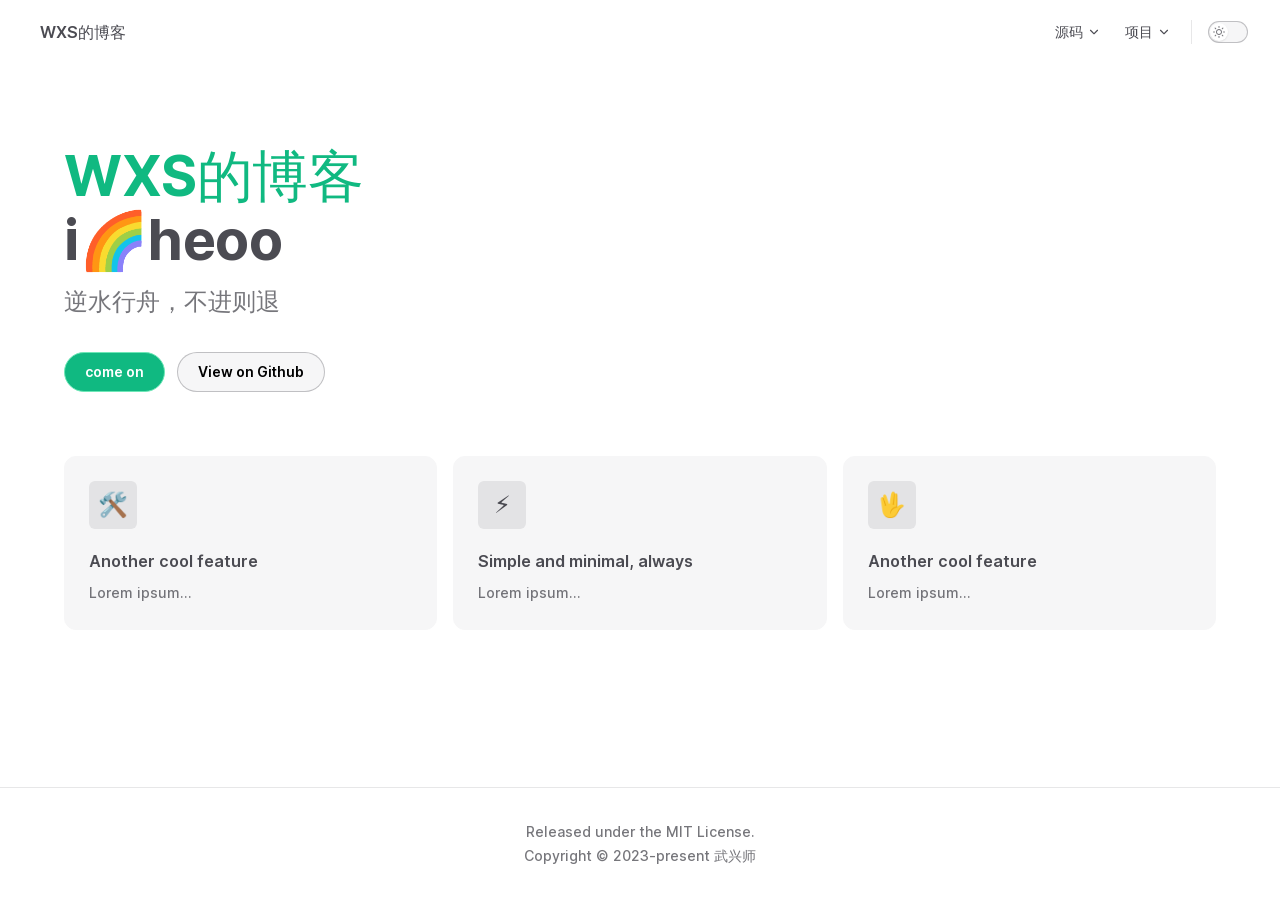
==== index.html @ 39d8c26a "deploy" ====
<!DOCTYPE html>
<html lang="en-US" dir="ltr">
  <head>
    <meta charset="utf-8">
    <meta name="viewport" content="width=device-width,initial-scale=1">
    <title>WXS的博客 | WXS的博客</title>
    <meta name="description" content="Just playing around.">
    <link rel="preload stylesheet" href="/assets/style.f20c6410.css" as="style">
    <link rel="modulepreload" href="/assets/app.be89b83f.js">
    <link rel="modulepreload" href="/assets/index.md.fcb94af7.lean.js">
    
    <link rel="icon" href="/assets/img/linktolink.png">
  <script id="check-dark-light">(()=>{const e=localStorage.getItem("vitepress-theme-appearance")||"",a=window.matchMedia("(prefers-color-scheme: dark)").matches;(!e||e==="auto"?a:e==="dark")&&document.documentElement.classList.add("dark")})();</script>
  </head>
  <body>
    <div id="app"><div class="Layout" data-v-abcc630f><!--[--><!--]--><!--[--><span tabindex="-1" data-v-151f2593></span><a href="#VPContent" class="VPSkipLink visually-hidden" data-v-151f2593> Skip to content </a><!--]--><!----><header class="VPNav" data-v-abcc630f data-v-0fa0e57d><div class="VPNavBar" data-v-0fa0e57d data-v-be450ad9><div class="container" data-v-be450ad9><div class="title" data-v-be450ad9><div class="VPNavBarTitle" data-v-be450ad9 data-v-6d2fb2d9><a class="title" href="/" data-v-6d2fb2d9><!--[--><!--]--><!--[--><img class="VPImage logo" src="/img/linktolink.png" alt data-v-6db2186b><!--]--><!--[-->WXS的博客<!--]--><!--[--><!--]--></a></div></div><div class="content" data-v-be450ad9><div class="curtain" data-v-be450ad9></div><div class="content-body" data-v-be450ad9><!--[--><!--]--><!----><nav aria-labelledby="main-nav-aria-label" class="VPNavBarMenu menu" data-v-be450ad9 data-v-bdedfc22><span id="main-nav-aria-label" class="visually-hidden" data-v-bdedfc22>Main Navigation</span><!--[--><!--[--><div class="VPFlyout VPNavBarMenuGroup" data-v-bdedfc22 data-v-96001b6b><button type="button" class="button" aria-haspopup="true" aria-expanded="false" data-v-96001b6b><span class="text" data-v-96001b6b><!----> 源码 <svg xmlns="http://www.w3.org/2000/svg" aria-hidden="true" focusable="false" viewbox="0 0 24 24" class="text-icon" data-v-96001b6b><path d="M12,16c-0.3,0-0.5-0.1-0.7-0.3l-6-6c-0.4-0.4-0.4-1,0-1.4s1-0.4,1.4,0l5.3,5.3l5.3-5.3c0.4-0.4,1-0.4,1.4,0s0.4,1,0,1.4l-6,6C12.5,15.9,12.3,16,12,16z"></path></svg></span></button><div class="menu" data-v-96001b6b><div class="VPMenu" data-v-96001b6b data-v-e7ea1737><div class="items" data-v-e7ea1737><!--[--><!--[--><div class="VPMenuLink" data-v-e7ea1737 data-v-88f937c6><a class="VPLink link" href="/source/vue/" data-v-88f937c6 data-v-a8b5c975><!--[-->vue<!--]--><!----></a></div><!--]--><!--]--></div><!--[--><!--]--></div></div></div><!--]--><!--[--><div class="VPFlyout VPNavBarMenuGroup" data-v-bdedfc22 data-v-96001b6b><button type="button" class="button" aria-haspopup="true" aria-expanded="false" data-v-96001b6b><span class="text" data-v-96001b6b><!----> 项目 <svg xmlns="http://www.w3.org/2000/svg" aria-hidden="true" focusable="false" viewbox="0 0 24 24" class="text-icon" data-v-96001b6b><path d="M12,16c-0.3,0-0.5-0.1-0.7-0.3l-6-6c-0.4-0.4-0.4-1,0-1.4s1-0.4,1.4,0l5.3,5.3l5.3-5.3c0.4-0.4,1-0.4,1.4,0s0.4,1,0,1.4l-6,6C12.5,15.9,12.3,16,12,16z"></path></svg></span></button><div class="menu" data-v-96001b6b><div class="VPMenu" data-v-96001b6b data-v-e7ea1737><div class="items" data-v-e7ea1737><!--[--><!--[--><div class="VPMenuLink" data-v-e7ea1737 data-v-88f937c6><a class="VPLink link" href="/project/ehr/" data-v-88f937c6 data-v-a8b5c975><!--[-->ehr<!--]--><!----></a></div><!--]--><!--]--></div><!--[--><!--]--></div></div></div><!--]--><!--]--></nav><!----><div class="VPNavBarAppearance appearance" data-v-be450ad9 data-v-da3f667a><button class="VPSwitch VPSwitchAppearance" type="button" role="switch" aria-label="toggle dark mode" aria-checked="false" data-v-da3f667a data-v-0d529b6d data-v-f3c41672><span class="check" data-v-f3c41672><span class="icon" data-v-f3c41672><!--[--><svg xmlns="http://www.w3.org/2000/svg" aria-hidden="true" focusable="false" viewbox="0 0 24 24" class="sun" data-v-0d529b6d><path d="M12,18c-3.3,0-6-2.7-6-6s2.7-6,6-6s6,2.7,6,6S15.3,18,12,18zM12,8c-2.2,0-4,1.8-4,4c0,2.2,1.8,4,4,4c2.2,0,4-1.8,4-4C16,9.8,14.2,8,12,8z"></path><path d="M12,4c-0.6,0-1-0.4-1-1V1c0-0.6,0.4-1,1-1s1,0.4,1,1v2C13,3.6,12.6,4,12,4z"></path><path d="M12,24c-0.6,0-1-0.4-1-1v-2c0-0.6,0.4-1,1-1s1,0.4,1,1v2C13,23.6,12.6,24,12,24z"></path><path d="M5.6,6.6c-0.3,0-0.5-0.1-0.7-0.3L3.5,4.9c-0.4-0.4-0.4-1,0-1.4s1-0.4,1.4,0l1.4,1.4c0.4,0.4,0.4,1,0,1.4C6.2,6.5,5.9,6.6,5.6,6.6z"></path><path d="M19.8,20.8c-0.3,0-0.5-0.1-0.7-0.3l-1.4-1.4c-0.4-0.4-0.4-1,0-1.4s1-0.4,1.4,0l1.4,1.4c0.4,0.4,0.4,1,0,1.4C20.3,20.7,20,20.8,19.8,20.8z"></path><path d="M3,13H1c-0.6,0-1-0.4-1-1s0.4-1,1-1h2c0.6,0,1,0.4,1,1S3.6,13,3,13z"></path><path d="M23,13h-2c-0.6,0-1-0.4-1-1s0.4-1,1-1h2c0.6,0,1,0.4,1,1S23.6,13,23,13z"></path><path d="M4.2,20.8c-0.3,0-0.5-0.1-0.7-0.3c-0.4-0.4-0.4-1,0-1.4l1.4-1.4c0.4-0.4,1-0.4,1.4,0s0.4,1,0,1.4l-1.4,1.4C4.7,20.7,4.5,20.8,4.2,20.8z"></path><path d="M18.4,6.6c-0.3,0-0.5-0.1-0.7-0.3c-0.4-0.4-0.4-1,0-1.4l1.4-1.4c0.4-0.4,1-0.4,1.4,0s0.4,1,0,1.4l-1.4,1.4C18.9,6.5,18.6,6.6,18.4,6.6z"></path></svg><svg xmlns="http://www.w3.org/2000/svg" aria-hidden="true" focusable="false" viewbox="0 0 24 24" class="moon" data-v-0d529b6d><path d="M12.1,22c-0.3,0-0.6,0-0.9,0c-5.5-0.5-9.5-5.4-9-10.9c0.4-4.8,4.2-8.6,9-9c0.4,0,0.8,0.2,1,0.5c0.2,0.3,0.2,0.8-0.1,1.1c-2,2.7-1.4,6.4,1.3,8.4c2.1,1.6,5,1.6,7.1,0c0.3-0.2,0.7-0.3,1.1-0.1c0.3,0.2,0.5,0.6,0.5,1c-0.2,2.7-1.5,5.1-3.6,6.8C16.6,21.2,14.4,22,12.1,22zM9.3,4.4c-2.9,1-5,3.6-5.2,6.8c-0.4,4.4,2.8,8.3,7.2,8.7c2.1,0.2,4.2-0.4,5.8-1.8c1.1-0.9,1.9-2.1,2.4-3.4c-2.5,0.9-5.3,0.5-7.5-1.1C9.2,11.4,8.1,7.7,9.3,4.4z"></path></svg><!--]--></span></span></button></div><!----><div class="VPFlyout VPNavBarExtra extra" data-v-be450ad9 data-v-66bb1f24 data-v-96001b6b><button type="button" class="button" aria-haspopup="true" aria-expanded="false" aria-label="extra navigation" data-v-96001b6b><svg xmlns="http://www.w3.org/2000/svg" aria-hidden="true" focusable="false" viewbox="0 0 24 24" class="icon" data-v-96001b6b><circle cx="12" cy="12" r="2"></circle><circle cx="19" cy="12" r="2"></circle><circle cx="5" cy="12" r="2"></circle></svg></button><div class="menu" data-v-96001b6b><div class="VPMenu" data-v-96001b6b data-v-e7ea1737><!----><!--[--><!--[--><!----><div class="group" data-v-66bb1f24><div class="item appearance" data-v-66bb1f24><p class="label" data-v-66bb1f24>Appearance</p><div class="appearance-action" data-v-66bb1f24><button class="VPSwitch VPSwitchAppearance" type="button" role="switch" aria-label="toggle dark mode" aria-checked="false" data-v-66bb1f24 data-v-0d529b6d data-v-f3c41672><span class="check" data-v-f3c41672><span class="icon" data-v-f3c41672><!--[--><svg xmlns="http://www.w3.org/2000/svg" aria-hidden="true" focusable="false" viewbox="0 0 24 24" class="sun" data-v-0d529b6d><path d="M12,18c-3.3,0-6-2.7-6-6s2.7-6,6-6s6,2.7,6,6S15.3,18,12,18zM12,8c-2.2,0-4,1.8-4,4c0,2.2,1.8,4,4,4c2.2,0,4-1.8,4-4C16,9.8,14.2,8,12,8z"></path><path d="M12,4c-0.6,0-1-0.4-1-1V1c0-0.6,0.4-1,1-1s1,0.4,1,1v2C13,3.6,12.6,4,12,4z"></path><path d="M12,24c-0.6,0-1-0.4-1-1v-2c0-0.6,0.4-1,1-1s1,0.4,1,1v2C13,23.6,12.6,24,12,24z"></path><path d="M5.6,6.6c-0.3,0-0.5-0.1-0.7-0.3L3.5,4.9c-0.4-0.4-0.4-1,0-1.4s1-0.4,1.4,0l1.4,1.4c0.4,0.4,0.4,1,0,1.4C6.2,6.5,5.9,6.6,5.6,6.6z"></path><path d="M19.8,20.8c-0.3,0-0.5-0.1-0.7-0.3l-1.4-1.4c-0.4-0.4-0.4-1,0-1.4s1-0.4,1.4,0l1.4,1.4c0.4,0.4,0.4,1,0,1.4C20.3,20.7,20,20.8,19.8,20.8z"></path><path d="M3,13H1c-0.6,0-1-0.4-1-1s0.4-1,1-1h2c0.6,0,1,0.4,1,1S3.6,13,3,13z"></path><path d="M23,13h-2c-0.6,0-1-0.4-1-1s0.4-1,1-1h2c0.6,0,1,0.4,1,1S23.6,13,23,13z"></path><path d="M4.2,20.8c-0.3,0-0.5-0.1-0.7-0.3c-0.4-0.4-0.4-1,0-1.4l1.4-1.4c0.4-0.4,1-0.4,1.4,0s0.4,1,0,1.4l-1.4,1.4C4.7,20.7,4.5,20.8,4.2,20.8z"></path><path d="M18.4,6.6c-0.3,0-0.5-0.1-0.7-0.3c-0.4-0.4-0.4-1,0-1.4l1.4-1.4c0.4-0.4,1-0.4,1.4,0s0.4,1,0,1.4l-1.4,1.4C18.9,6.5,18.6,6.6,18.4,6.6z"></path></svg><svg xmlns="http://www.w3.org/2000/svg" aria-hidden="true" focusable="false" viewbox="0 0 24 24" class="moon" data-v-0d529b6d><path d="M12.1,22c-0.3,0-0.6,0-0.9,0c-5.5-0.5-9.5-5.4-9-10.9c0.4-4.8,4.2-8.6,9-9c0.4,0,0.8,0.2,1,0.5c0.2,0.3,0.2,0.8-0.1,1.1c-2,2.7-1.4,6.4,1.3,8.4c2.1,1.6,5,1.6,7.1,0c0.3-0.2,0.7-0.3,1.1-0.1c0.3,0.2,0.5,0.6,0.5,1c-0.2,2.7-1.5,5.1-3.6,6.8C16.6,21.2,14.4,22,12.1,22zM9.3,4.4c-2.9,1-5,3.6-5.2,6.8c-0.4,4.4,2.8,8.3,7.2,8.7c2.1,0.2,4.2-0.4,5.8-1.8c1.1-0.9,1.9-2.1,2.4-3.4c-2.5,0.9-5.3,0.5-7.5-1.1C9.2,11.4,8.1,7.7,9.3,4.4z"></path></svg><!--]--></span></span></button></div></div></div><!----><!--]--><!--]--></div></div></div><!--[--><!--]--><button type="button" class="VPNavBarHamburger hamburger" aria-label="mobile navigation" aria-expanded="false" aria-controls="VPNavScreen" data-v-be450ad9 data-v-e5dd9c1c><span class="container" data-v-e5dd9c1c><span class="top" data-v-e5dd9c1c></span><span class="middle" data-v-e5dd9c1c></span><span class="bottom" data-v-e5dd9c1c></span></span></button></div></div></div></div><!----></header><!----><!----><div class="VPContent is-home" id="VPContent" data-v-abcc630f data-v-fe5dac9b><div class="VPHome" data-v-fe5dac9b data-v-d82743a8><!--[--><!--]--><div class="VPHero has-image VPHomeHero" data-v-d82743a8 data-v-fd2650d5><div class="container" data-v-fd2650d5><div class="main" data-v-fd2650d5><!--[--><h1 class="name" data-v-fd2650d5><span class="clip" data-v-fd2650d5>WXS的博客</span></h1><p class="text" data-v-fd2650d5>i🌈heoo</p><p class="tagline" data-v-fd2650d5>逆水行舟，不进则退</p><!--]--><div class="actions" data-v-fd2650d5><!--[--><div class="action" data-v-fd2650d5><a class="VPButton medium brand" href="/" data-v-fd2650d5 data-v-a7c4128c>come on</a></div><div class="action" data-v-fd2650d5><a class="VPButton medium alt" href="https://github.com/imycod" target="_blank" rel="noreferrer" data-v-fd2650d5 data-v-a7c4128c>View on Github</a></div><!--]--></div></div><div class="image" data-v-fd2650d5><div class="image-container" data-v-fd2650d5><div class="image-bg" data-v-fd2650d5></div><!--[--><!--[--><img class="VPImage image-src" src="/cherry.png" alt data-v-6db2186b><!--]--><!--]--></div></div></div></div><!--[--><!--]--><!--[--><!--]--><div class="VPFeatures VPHomeFeatures" data-v-d82743a8 data-v-6816157f><div class="container" data-v-6816157f><div class="items" data-v-6816157f><!--[--><div class="grid-3 item" data-v-6816157f><span class="VPLink VPFeature" data-v-6816157f data-v-209f3307 data-v-a8b5c975><!--[--><article class="box" data-v-209f3307><div class="icon" data-v-209f3307>🛠️</div><h2 class="title" data-v-209f3307>Another cool feature</h2><p class="details" data-v-209f3307>Lorem ipsum...</p><!----></article><!--]--><!----></span></div><div class="grid-3 item" data-v-6816157f><span class="VPLink VPFeature" data-v-6816157f data-v-209f3307 data-v-a8b5c975><!--[--><article class="box" data-v-209f3307><div class="icon" data-v-209f3307>⚡️</div><h2 class="title" data-v-209f3307>Simple and minimal, always</h2><p class="details" data-v-209f3307>Lorem ipsum...</p><!----></article><!--]--><!----></span></div><div class="grid-3 item" data-v-6816157f><span class="VPLink VPFeature" data-v-6816157f data-v-209f3307 data-v-a8b5c975><!--[--><article class="box" data-v-209f3307><div class="icon" data-v-209f3307>🖖</div><h2 class="title" data-v-209f3307>Another cool feature</h2><p class="details" data-v-209f3307>Lorem ipsum...</p><!----></article><!--]--><!----></span></div><!--]--></div></div></div><!--[--><!--]--><div style="position:relative;" data-v-d82743a8><div></div></div></div></div><footer class="VPFooter" data-v-abcc630f data-v-d24360a6><div class="container" data-v-d24360a6><p class="message" data-v-d24360a6>Released under the MIT License.</p><p class="copyright" data-v-d24360a6>Copyright © 2023-present 武兴师</p></div></footer><!--[--><!--]--></div></div>
    <script>__VP_HASH_MAP__ = JSON.parse("{\"index.md\":\"fcb94af7\",\"source_vue_render_index.md\":\"cc89e31a\",\"source_vue_render_children.md\":\"57d98e42\",\"source_vue_index.md\":\"bafff89f\",\"project_ehr_index.md\":\"1adfc388\"}")</script>
    <script type="module" async src="/assets/app.be89b83f.js"></script>
    
  </body>
</html>
---- assets/style.f20c6410.css ----
@font-face{font-family:Inter var;font-weight:100 900;font-display:swap;font-style:normal;font-named-instance:"Regular";src:url(/assets/inter-roman-cyrillic.5f2c6c8c.woff2) format("woff2");unicode-range:U+0301,U+0400-045F,U+0490-0491,U+04B0-04B1,U+2116}@font-face{font-family:Inter var;font-weight:100 900;font-display:swap;font-style:normal;font-named-instance:"Regular";src:url(/assets/inter-roman-cyrillic-ext.e75737ce.woff2) format("woff2");unicode-range:U+0460-052F,U+1C80-1C88,U+20B4,U+2DE0-2DFF,U+A640-A69F,U+FE2E-FE2F}@font-face{font-family:Inter var;font-weight:100 900;font-display:swap;font-style:normal;font-named-instance:"Regular";src:url(/assets/inter-roman-greek.d5a6d92a.woff2) format("woff2");unicode-range:U+0370-03FF}@font-face{font-family:Inter var;font-weight:100 900;font-display:swap;font-style:normal;font-named-instance:"Regular";src:url(/assets/inter-roman-greek-ext.ab0619bc.woff2) format("woff2");unicode-range:U+1F00-1FFF}@font-face{font-family:Inter var;font-weight:100 900;font-display:swap;font-style:normal;font-named-instance:"Regular";src:url(/assets/inter-roman-latin.2ed14f66.woff2) format("woff2");unicode-range:U+0000-00FF,U+0131,U+0152-0153,U+02BB-02BC,U+02C6,U+02DA,U+02DC,U+2000-206F,U+2074,U+20AC,U+2122,U+2191,U+2193,U+2212,U+2215,U+FEFF,U+FFFD}@font-face{font-family:Inter var;font-weight:100 900;font-display:swap;font-style:normal;font-named-instance:"Regular";src:url(/assets/inter-roman-latin-ext.0030eebd.woff2) format("woff2");unicode-range:U+0100-024F,U+0259,U+1E00-1EFF,U+2020,U+20A0-20AB,U+20AD-20CF,U+2113,U+2C60-2C7F,U+A720-A7FF}@font-face{font-family:Inter var;font-weight:100 900;font-display:swap;font-style:normal;font-named-instance:"Regular";src:url(/assets/inter-roman-vietnamese.14ce25a6.woff2) format("woff2");unicode-range:U+0102-0103,U+0110-0111,U+0128-0129,U+0168-0169,U+01A0-01A1,U+01AF-01B0,U+1EA0-1EF9,U+20AB}@font-face{font-family:Inter var;font-weight:100 900;font-display:swap;font-style:italic;font-named-instance:"Italic";src:url(/assets/inter-italic-cyrillic.ea42a392.woff2) format("woff2");unicode-range:U+0301,U+0400-045F,U+0490-0491,U+04B0-04B1,U+2116}@font-face{font-family:Inter var;font-weight:100 900;font-display:swap;font-style:italic;font-named-instance:"Italic";src:url(/assets/inter-italic-cyrillic-ext.33bd5a8e.woff2) format("woff2");unicode-range:U+0460-052F,U+1C80-1C88,U+20B4,U+2DE0-2DFF,U+A640-A69F,U+FE2E-FE2F}@font-face{font-family:Inter var;font-weight:100 900;font-display:swap;font-style:italic;font-named-instance:"Italic";src:url(/assets/inter-italic-greek.8f4463c4.woff2) format("woff2");unicode-range:U+0370-03FF}@font-face{font-family:Inter var;font-weight:100 900;font-display:swap;font-style:italic;font-named-instance:"Italic";src:url(/assets/inter-italic-greek-ext.4fbe9427.woff2) format("woff2");unicode-range:U+1F00-1FFF}@font-face{font-family:Inter var;font-weight:100 900;font-display:swap;font-style:italic;font-named-instance:"Italic";src:url(/assets/inter-italic-latin.bd3b6f56.woff2) format("woff2");unicode-range:U+0000-00FF,U+0131,U+0152-0153,U+02BB-02BC,U+02C6,U+02DA,U+02DC,U+2000-206F,U+2074,U+20AC,U+2122,U+2191,U+2193,U+2212,U+2215,U+FEFF,U+FFFD}@font-face{font-family:Inter var;font-weight:100 900;font-display:swap;font-style:italic;font-named-instance:"Italic";src:url(/assets/inter-italic-latin-ext.bd8920cc.woff2) format("woff2");unicode-range:U+0100-024F,U+0259,U+1E00-1EFF,U+2020,U+20A0-20AB,U+20AD-20CF,U+2113,U+2C60-2C7F,U+A720-A7FF}@font-face{font-family:Inter var;font-weight:100 900;font-display:swap;font-style:italic;font-named-instance:"Italic";src:url(/assets/inter-italic-vietnamese.6ce511fb.woff2) format("woff2");unicode-range:U+0102-0103,U+0110-0111,U+0128-0129,U+0168-0169,U+01A0-01A1,U+01AF-01B0,U+1EA0-1EF9,U+20AB}:root{--vp-c-white: #ffffff;--vp-c-black: #000000;--vp-c-gray: #8e8e93;--vp-c-text-light-1: rgba(60, 60, 67, .92);--vp-c-text-light-2: rgba(60, 60, 67, .7);--vp-c-text-light-3: rgba(60, 60, 67, .33);--vp-c-text-dark-1: rgba(255, 255, 245, .86);--vp-c-text-dark-2: rgba(235, 235, 245, .6);--vp-c-text-dark-3: rgba(235, 235, 245, .38);--vp-c-green: #10b981;--vp-c-green-light: #34d399;--vp-c-green-lighter: #6ee7b7;--vp-c-green-dark: #059669;--vp-c-green-darker: #047857;--vp-c-green-dimm-1: rgba(16, 185, 129, .05);--vp-c-green-dimm-2: rgba(16, 185, 129, .2);--vp-c-green-dimm-3: rgba(16, 185, 129, .5);--vp-c-yellow: #d97706;--vp-c-yellow-light: #f59e0b;--vp-c-yellow-lighter: #fbbf24;--vp-c-yellow-dark: #b45309;--vp-c-yellow-darker: #92400e;--vp-c-yellow-dimm-1: rgba(234, 179, 8, .05);--vp-c-yellow-dimm-2: rgba(234, 179, 8, .2);--vp-c-yellow-dimm-3: rgba(234, 179, 8, .5);--vp-c-red: #f43f5e;--vp-c-red-light: #fb7185;--vp-c-red-lighter: #fda4af;--vp-c-red-dark: #e11d48;--vp-c-red-darker: #be123c;--vp-c-red-dimm-1: rgba(244, 63, 94, .05);--vp-c-red-dimm-2: rgba(244, 63, 94, .2);--vp-c-red-dimm-3: rgba(244, 63, 94, .5);--vp-c-sponsor: #db2777}:root{--vp-c-bg: #ffffff;--vp-c-bg-elv: #ffffff;--vp-c-bg-elv-up: #ffffff;--vp-c-bg-elv-down: #f6f6f7;--vp-c-bg-elv-mute: #f6f6f7;--vp-c-bg-soft: #f6f6f7;--vp-c-bg-soft-up: #ffffff;--vp-c-bg-soft-down: #e3e3e5;--vp-c-bg-soft-mute: #e3e3e5;--vp-c-bg-alt: #f6f6f7;--vp-c-border: rgba(60, 60, 67, .29);--vp-c-divider: rgba(60, 60, 67, .12);--vp-c-gutter: rgba(60, 60, 67, .12);--vp-c-neutral: var(--vp-c-black);--vp-c-neutral-inverse: var(--vp-c-white);--vp-c-text-1: var(--vp-c-text-light-1);--vp-c-text-2: var(--vp-c-text-light-2);--vp-c-text-3: var(--vp-c-text-light-3);--vp-c-text-inverse-1: var(--vp-c-text-dark-1);--vp-c-text-inverse-2: var(--vp-c-text-dark-2);--vp-c-text-inverse-3: var(--vp-c-text-dark-3);--vp-c-text-code: #476582;--vp-c-brand: var(--vp-c-green);--vp-c-brand-light: var(--vp-c-green-light);--vp-c-brand-lighter: var(--vp-c-green-lighter);--vp-c-brand-dark: var(--vp-c-green-dark);--vp-c-brand-darker: var(--vp-c-green-darker);--vp-c-mute: #f6f6f7;--vp-c-mute-light: #f9f9fc;--vp-c-mute-lighter: #ffffff;--vp-c-mute-dark: #e3e3e5;--vp-c-mute-darker: #d7d7d9}.dark{--vp-c-bg: #1e1e20;--vp-c-bg-elv: #252529;--vp-c-bg-elv-up: #313136;--vp-c-bg-elv-down: #1e1e20;--vp-c-bg-elv-mute: #313136;--vp-c-bg-soft: #252529;--vp-c-bg-soft-up: #313136;--vp-c-bg-soft-down: #1e1e20;--vp-c-bg-soft-mute: #313136;--vp-c-bg-alt: #161618;--vp-c-border: rgba(82, 82, 89, .68);--vp-c-divider: rgba(82, 82, 89, .32);--vp-c-gutter: #000000;--vp-c-neutral: var(--vp-c-white);--vp-c-neutral-inverse: var(--vp-c-black);--vp-c-text-1: var(--vp-c-text-dark-1);--vp-c-text-2: var(--vp-c-text-dark-2);--vp-c-text-3: var(--vp-c-text-dark-3);--vp-c-text-inverse-1: var(--vp-c-text-light-1);--vp-c-text-inverse-2: var(--vp-c-text-light-2);--vp-c-text-inverse-3: var(--vp-c-text-light-3);--vp-c-text-code: #c9def1;--vp-c-mute: #313136;--vp-c-mute-light: #3a3a3c;--vp-c-mute-lighter: #505053;--vp-c-mute-dark: #2c2c30;--vp-c-mute-darker: #252529}:root{--vp-font-family-base: "Inter var", "Inter", ui-sans-serif, system-ui, -apple-system, BlinkMacSystemFont, "Segoe UI", Roboto, "Helvetica Neue", Helvetica, Arial, "Noto Sans", sans-serif, "Apple Color Emoji", "Segoe UI Emoji", "Segoe UI Symbol", "Noto Color Emoji";--vp-font-family-mono: ui-monospace, SFMono-Regular, "SF Mono", Menlo, Monaco, Consolas, "Liberation Mono", "Courier New", monospace}:root{--vp-shadow-1: 0 1px 2px rgba(0, 0, 0, .04), 0 1px 2px rgba(0, 0, 0, .06);--vp-shadow-2: 0 3px 12px rgba(0, 0, 0, .07), 0 1px 4px rgba(0, 0, 0, .07);--vp-shadow-3: 0 12px 32px rgba(0, 0, 0, .1), 0 2px 6px rgba(0, 0, 0, .08);--vp-shadow-4: 0 14px 44px rgba(0, 0, 0, .12), 0 3px 9px rgba(0, 0, 0, .12);--vp-shadow-5: 0 18px 56px rgba(0, 0, 0, .16), 0 4px 12px rgba(0, 0, 0, .16)}:root{--vp-z-index-local-nav: 10;--vp-z-index-nav: 20;--vp-z-index-layout-top: 30;--vp-z-index-backdrop: 40;--vp-z-index-sidebar: 50;--vp-z-index-footer: 60}:root{--vp-icon-copy: url("data:image/svg+xml,%3Csvg xmlns='http://www.w3.org/2000/svg' fill='none' height='20' width='20' stroke='rgba(128,128,128,1)' stroke-width='2' viewBox='0 0 24 24'%3E%3Cpath stroke-linecap='round' stroke-linejoin='round' d='M9 5H7a2 2 0 0 0-2 2v12a2 2 0 0 0 2 2h10a2 2 0 0 0 2-2V7a2 2 0 0 0-2-2h-2M9 5a2 2 0 0 0 2 2h2a2 2 0 0 0 2-2M9 5a2 2 0 0 1 2-2h2a2 2 0 0 1 2 2'/%3E%3C/svg%3E");--vp-icon-copied: url("data:image/svg+xml,%3Csvg xmlns='http://www.w3.org/2000/svg' fill='none' height='20' width='20' stroke='rgba(128,128,128,1)' stroke-width='2' viewBox='0 0 24 24'%3E%3Cpath stroke-linecap='round' stroke-linejoin='round' d='M9 5H7a2 2 0 0 0-2 2v12a2 2 0 0 0 2 2h10a2 2 0 0 0 2-2V7a2 2 0 0 0-2-2h-2M9 5a2 2 0 0 0 2 2h2a2 2 0 0 0 2-2M9 5a2 2 0 0 1 2-2h2a2 2 0 0 1 2 2m-6 9 2 2 4-4'/%3E%3C/svg%3E")}:root{--vp-layout-max-width: 1440px}:root{--vp-code-line-height: 1.7;--vp-code-font-size: .875em;--vp-code-block-color: var(--vp-c-text-dark-1);--vp-code-block-bg: #292b30;--vp-code-block-bg-light: #1e1e20;--vp-code-block-divider-color: #000000;--vp-code-line-highlight-color: rgba(0, 0, 0, .5);--vp-code-line-number-color: var(--vp-c-text-dark-3);--vp-code-line-diff-add-color: var(--vp-c-green-dimm-2);--vp-code-line-diff-add-symbol-color: var(--vp-c-green);--vp-code-line-diff-remove-color: var(--vp-c-red-dimm-2);--vp-code-line-diff-remove-symbol-color: var(--vp-c-red);--vp-code-line-warning-color: var(--vp-c-yellow-dimm-2);--vp-code-line-error-color: var(--vp-c-red-dimm-2);--vp-code-copy-code-border-color: transparent;--vp-code-copy-code-bg: var(--vp-code-block-bg-light);--vp-code-copy-code-hover-border-color: var(--vp-c-divider);--vp-code-copy-code-hover-bg: var(--vp-code-block-bg-light);--vp-code-copy-code-active-text: var(--vp-c-text-dark-2);--vp-code-tab-divider: var(--vp-code-block-divider-color);--vp-code-tab-text-color: var(--vp-c-text-dark-2);--vp-code-tab-bg: var(--vp-code-block-bg);--vp-code-tab-hover-text-color: var(--vp-c-text-dark-1);--vp-code-tab-active-text-color: var(--vp-c-text-dark-1);--vp-code-tab-active-bar-color: var(--vp-c-brand)}.dark{--vp-code-block-bg: #161618}:root{--vp-button-brand-border: var(--vp-c-brand-lighter);--vp-button-brand-text: var(--vp-c-white);--vp-button-brand-bg: var(--vp-c-brand);--vp-button-brand-hover-border: var(--vp-c-brand-lighter);--vp-button-brand-hover-text: var(--vp-c-white);--vp-button-brand-hover-bg: var(--vp-c-brand-dark);--vp-button-brand-active-border: var(--vp-c-brand-lighter);--vp-button-brand-active-text: var(--vp-c-white);--vp-button-brand-active-bg: var(--vp-c-brand-darker);--vp-button-alt-border: var(--vp-c-border);--vp-button-alt-text: var(--vp-c-neutral);--vp-button-alt-bg: var(--vp-c-mute);--vp-button-alt-hover-border: var(--vp-c-border);--vp-button-alt-hover-text: var(--vp-c-neutral);--vp-button-alt-hover-bg: var(--vp-c-mute-dark);--vp-button-alt-active-border: var(--vp-c-border);--vp-button-alt-active-text: var(--vp-c-neutral);--vp-button-alt-active-bg: var(--vp-c-mute-darker);--vp-button-sponsor-border: var(--vp-c-gray-light-3);--vp-button-sponsor-text: var(--vp-c-text-light-2);--vp-button-sponsor-bg: transparent;--vp-button-sponsor-hover-border: var(--vp-c-sponsor);--vp-button-sponsor-hover-text: var(--vp-c-sponsor);--vp-button-sponsor-hover-bg: transparent;--vp-button-sponsor-active-border: var(--vp-c-sponsor);--vp-button-sponsor-active-text: var(--vp-c-sponsor);--vp-button-sponsor-active-bg: transparent}.dark{--vp-button-sponsor-border: var(--vp-c-gray-dark-1);--vp-button-sponsor-text: var(--vp-c-text-dark-2)}:root{--vp-custom-block-font-size: 14px;--vp-custom-block-code-font-size: 13px;--vp-custom-block-info-border: var(--vp-c-border);--vp-custom-block-info-text: var(--vp-c-text-2);--vp-custom-block-info-bg: var(--vp-c-bg-soft);--vp-custom-block-info-code-bg: var(--vp-c-bg-soft-down);--vp-custom-block-tip-border: var(--vp-c-green);--vp-custom-block-tip-text: var(--vp-c-green-dark);--vp-custom-block-tip-bg: var(--vp-c-bg-soft);--vp-custom-block-tip-code-bg: var(--vp-c-bg-soft-down);--vp-custom-block-warning-border: var(--vp-c-yellow);--vp-custom-block-warning-text: var(--vp-c-yellow);--vp-custom-block-warning-bg: var(--vp-c-bg-soft);--vp-custom-block-warning-code-bg: var(--vp-c-bg-soft-down);--vp-custom-block-danger-border: var(--vp-c-red);--vp-custom-block-danger-text: var(--vp-c-red);--vp-custom-block-danger-bg: var(--vp-c-bg-soft);--vp-custom-block-danger-code-bg: var(--vp-c-bg-soft-down);--vp-custom-block-details-border: var(--vp-custom-block-info-border);--vp-custom-block-details-text: var(--vp-custom-block-info-text);--vp-custom-block-details-bg: var(--vp-custom-block-info-bg);--vp-custom-block-details-code-bg: var(--vp-custom-block-details-bg)}:root{--vp-input-border-color: var(--vp-c-border);--vp-input-bg-color: var(--vp-c-bg-alt);--vp-input-hover-border-color: var(--vp-c-gray);--vp-input-switch-bg-color: var(--vp-c-mute)}:root{--vp-nav-height: 64px;--vp-nav-bg-color: var(--vp-c-bg);--vp-nav-screen-bg-color: var(--vp-c-bg)}:root{--vp-local-nav-bg-color: var(--vp-c-bg)}:root{--vp-sidebar-width: 272px;--vp-sidebar-bg-color: var(--vp-c-bg-alt)}:root{--vp-backdrop-bg-color: rgba(0, 0, 0, .6)}:root{--vp-home-hero-name-color: var(--vp-c-brand);--vp-home-hero-name-background: transparent;--vp-home-hero-image-background-image: none;--vp-home-hero-image-filter: none}:root{--vp-badge-info-border: var(--vp-c-border);--vp-badge-info-text: var(--vp-c-text-2);--vp-badge-info-bg: var(--vp-c-bg-soft);--vp-badge-tip-border: var(--vp-c-green-dark);--vp-badge-tip-text: var(--vp-c-green);--vp-badge-tip-bg: var(--vp-c-green-dimm-1);--vp-badge-warning-border: var(--vp-c-yellow-dark);--vp-badge-warning-text: var(--vp-c-yellow);--vp-badge-warning-bg: var(--vp-c-yellow-dimm-1);--vp-badge-danger-border: var(--vp-c-red-dark);--vp-badge-danger-text: var(--vp-c-red);--vp-badge-danger-bg: var(--vp-c-red-dimm-1)}:root{--vp-carbon-ads-text-color: var(--vp-c-text-1);--vp-carbon-ads-poweredby-color: var(--vp-c-text-2);--vp-carbon-ads-bg-color: var(--vp-c-bg-soft);--vp-carbon-ads-hover-text-color: var(--vp-c-brand);--vp-carbon-ads-hover-poweredby-color: var(--vp-c-text-1)}*,:before,:after{box-sizing:border-box}html{line-height:1.4;font-size:16px;-webkit-text-size-adjust:100%}html.dark{color-scheme:dark}body{margin:0;width:100%;min-width:320px;min-height:100vh;line-height:24px;font-family:var(--vp-font-family-base);font-size:16px;font-weight:400;color:var(--vp-c-text-1);background-color:var(--vp-c-bg);direction:ltr;font-synthesis:none;text-rendering:optimizeLegibility;-webkit-font-smoothing:antialiased;-moz-osx-font-smoothing:grayscale}main{display:block}h1,h2,h3,h4,h5,h6{margin:0;line-height:24px;font-size:16px;font-weight:400}p{margin:0}strong,b{font-weight:600}a,area,button,[role=button],input,label,select,summary,textarea{touch-action:manipulation}a{color:inherit;text-decoration:inherit}ol,ul{list-style:none;margin:0;padding:0}blockquote{margin:0}pre,code,kbd,samp{font-family:var(--vp-font-family-mono)}img,svg,video,canvas,audio,iframe,embed,object{display:block}figure{margin:0}img,video{max-width:100%;height:auto}button,input,optgroup,select,textarea{border:0;padding:0;line-height:inherit;color:inherit}button{padding:0;font-family:inherit;background-color:transparent;background-image:none}button:enabled,[role=button]:enabled{cursor:pointer}button:focus,button:focus-visible{outline:1px dotted;outline:4px auto -webkit-focus-ring-color}button:focus:not(:focus-visible){outline:none!important}input:focus,textarea:focus,select:focus{outline:none}table{border-collapse:collapse}input{background-color:transparent}input:-ms-input-placeholder,textarea:-ms-input-placeholder{color:var(--vp-c-text-3)}input::-ms-input-placeholder,textarea::-ms-input-placeholder{color:var(--vp-c-text-3)}input::placeholder,textarea::placeholder{color:var(--vp-c-text-3)}input::-webkit-outer-spin-button,input::-webkit-inner-spin-button{-webkit-appearance:none;margin:0}input[type=number]{-moz-appearance:textfield}textarea{resize:vertical}select{-webkit-appearance:none}fieldset{margin:0;padding:0}h1,h2,h3,h4,h5,h6,li,p{overflow-wrap:break-word}vite-error-overlay{z-index:9999}.visually-hidden{position:absolute;width:1px;height:1px;white-space:nowrap;clip:rect(0 0 0 0);clip-path:inset(50%);overflow:hidden}.custom-block{border:1px solid transparent;border-radius:8px;padding:16px 16px 8px;line-height:24px;font-size:var(--vp-custom-block-font-size);color:var(--vp-c-text-2)}.custom-block.info{border-color:var(--vp-custom-block-info-border);color:var(--vp-custom-block-info-text);background-color:var(--vp-custom-block-info-bg)}.custom-block.info code{background-color:var(--vp-custom-block-info-code-bg)}.custom-block.tip{border-color:var(--vp-custom-block-tip-border);color:var(--vp-custom-block-tip-text);background-color:var(--vp-custom-block-tip-bg)}.custom-block.tip code{background-color:var(--vp-custom-block-tip-code-bg)}.custom-block.warning{border-color:var(--vp-custom-block-warning-border);color:var(--vp-custom-block-warning-text);background-color:var(--vp-custom-block-warning-bg)}.custom-block.warning code{background-color:var(--vp-custom-block-warning-code-bg)}.custom-block.danger{border-color:var(--vp-custom-block-danger-border);color:var(--vp-custom-block-danger-text);background-color:var(--vp-custom-block-danger-bg)}.custom-block.danger code{background-color:var(--vp-custom-block-danger-code-bg)}.custom-block.details{border-color:var(--vp-custom-block-details-border);color:var(--vp-custom-block-details-text);background-color:var(--vp-custom-block-details-bg)}.custom-block.details code{background-color:var(--vp-custom-block-details-code-bg)}.custom-block-title{font-weight:600}.custom-block p+p{margin:8px 0}.custom-block.details summary{margin:0 0 8px;font-weight:700;cursor:pointer}.custom-block.details summary+p{margin:8px 0}.custom-block a{color:inherit;font-weight:600;text-decoration:underline;transition:opacity .25s}.custom-block a:hover{opacity:.6}.custom-block code{font-size:var(--vp-custom-block-code-font-size)}.dark .vp-code-light{display:none}html:not(.dark) .vp-code-dark{display:none}.vp-code-group{margin-top:16px}.vp-code-group .tabs{position:relative;display:flex;margin-right:-24px;margin-left:-24px;padding:0 12px;background-color:var(--vp-code-tab-bg);overflow-x:auto;overflow-y:hidden}.vp-code-group .tabs:after{position:absolute;right:0;bottom:0;left:0;height:1px;background-color:var(--vp-code-tab-divider);content:""}@media (min-width: 640px){.vp-code-group .tabs{margin-right:0;margin-left:0;border-radius:8px 8px 0 0}}.vp-code-group .tabs input{position:absolute;opacity:0;pointer-events:none}.vp-code-group .tabs label{position:relative;display:inline-block;border-bottom:1px solid transparent;padding:0 12px;line-height:48px;font-size:14px;font-weight:500;color:var(--vp-code-tab-text-color);background-color:var(--vp-code-tab-bg);white-space:nowrap;cursor:pointer;transition:color .25s}.vp-code-group .tabs label:after{position:absolute;right:8px;bottom:-1px;left:8px;z-index:10;height:1px;content:"";background-color:transparent;transition:background-color .25s}.vp-code-group label:hover{color:var(--vp-code-tab-hover-text-color)}.vp-code-group input:checked+label{color:var(--vp-code-tab-active-text-color)}.vp-code-group input:checked+label:after{background-color:var(--vp-code-tab-active-bar-color)}.vp-code-group div[class*=language-]{display:none;margin-top:0!important;border-top-left-radius:0!important;border-top-right-radius:0!important}.vp-code-group div[class*=language-].active{display:block}.vp-doc h1,.vp-doc h2,.vp-doc h3,.vp-doc h4,.vp-doc h5,.vp-doc h6{position:relative;font-weight:600;outline:none}.vp-doc h1{letter-spacing:-.02em;line-height:40px;font-size:28px}.vp-doc h2{margin:48px 0 16px;border-top:1px solid var(--vp-c-divider);padding-top:24px;letter-spacing:-.02em;line-height:32px;font-size:24px}.vp-doc h3{margin:32px 0 0;letter-spacing:-.01em;line-height:28px;font-size:20px}.vp-doc .header-anchor{float:left;margin-left:-.87em;padding-right:.23em;font-weight:500;user-select:none;opacity:0;transition:color .25s,opacity .25s}.vp-doc h1:hover .header-anchor,.vp-doc h1 .header-anchor:focus,.vp-doc h2:hover .header-anchor,.vp-doc h2 .header-anchor:focus,.vp-doc h3:hover .header-anchor,.vp-doc h3 .header-anchor:focus,.vp-doc h4:hover .header-anchor,.vp-doc h4 .header-anchor:focus,.vp-doc h5:hover .header-anchor,.vp-doc h5 .header-anchor:focus,.vp-doc h6:hover .header-anchor,.vp-doc h6 .header-anchor:focus{opacity:1}@media (min-width: 768px){.vp-doc h1{letter-spacing:-.02em;line-height:40px;font-size:32px}}.vp-doc p,.vp-doc summary{margin:16px 0}.vp-doc p{line-height:28px}.vp-doc blockquote{margin:16px 0;border-left:2px solid var(--vp-c-divider);padding-left:16px;transition:border-color .5s}.vp-doc blockquote>p{margin:0;font-size:16px;color:var(--vp-c-text-2);transition:color .5s}.vp-doc a{font-weight:500;color:var(--vp-c-brand);text-decoration-style:dotted;transition:color .25s}.vp-doc a:hover{color:var(--vp-c-brand-dark)}.vp-doc strong{font-weight:600}.vp-doc ul,.vp-doc ol{padding-left:1.25rem;margin:16px 0}.vp-doc ul{list-style:disc}.vp-doc ol{list-style:decimal}.vp-doc li+li{margin-top:8px}.vp-doc li>ol,.vp-doc li>ul{margin:8px 0 0}.vp-doc table{display:block;border-collapse:collapse;margin:20px 0;overflow-x:auto}.vp-doc tr{border-top:1px solid var(--vp-c-divider);transition:background-color .5s}.vp-doc tr:nth-child(2n){background-color:var(--vp-c-bg-soft)}.vp-doc th,.vp-doc td{border:1px solid var(--vp-c-divider);padding:8px 16px}.vp-doc th{text-align:left;font-size:14px;font-weight:600;color:var(--vp-c-text-2);background-color:var(--vp-c-bg-soft)}.vp-doc td{font-size:14px}.vp-doc hr{margin:16px 0;border:none;border-top:1px solid var(--vp-c-divider)}.vp-doc .custom-block{margin:16px 0}.vp-doc .custom-block p{margin:8px 0;line-height:24px}.vp-doc .custom-block p:first-child{margin:0}.vp-doc .custom-block a{color:inherit;font-weight:600;text-decoration:underline;transition:opacity .25s}.vp-doc .custom-block a:hover{opacity:.6}.vp-doc .custom-block code{font-size:var(--vp-custom-block-code-font-size);font-weight:700;color:inherit}.vp-doc .custom-block div[class*=language-]{margin:8px 0}.vp-doc .custom-block div[class*=language-] code{font-weight:400;background-color:transparent}.vp-doc :not(pre,h1,h2,h3,h4,h5,h6)>code{font-size:var(--vp-code-font-size)}.vp-doc :not(pre)>code{border-radius:4px;padding:3px 6px;color:var(--vp-c-text-code);background-color:var(--vp-c-mute);transition:color .5s,background-color .5s}.vp-doc h1>code,.vp-doc h2>code,.vp-doc h3>code{font-size:.9em}.vp-doc a>code{color:var(--vp-c-brand);transition:color .25s}.vp-doc a:hover>code{color:var(--vp-c-brand-dark)}.vp-doc div[class*=language-]{position:relative;margin:16px -24px;background-color:var(--vp-code-block-bg);overflow-x:auto;transition:background-color .5s}@media (min-width: 640px){.vp-doc div[class*=language-]{border-radius:8px;margin:16px 0}}@media (max-width: 639px){.vp-doc li div[class*=language-]{border-radius:8px 0 0 8px}}.vp-doc div[class*=language-]+div[class*=language-],.vp-doc div[class$=-api]+div[class*=language-],.vp-doc div[class*=language-]+div[class$=-api]>div[class*=language-]{margin-top:-8px}.vp-doc [class*=language-] pre,.vp-doc [class*=language-] code{direction:ltr;text-align:left;white-space:pre;word-spacing:normal;word-break:normal;word-wrap:normal;-moz-tab-size:4;-o-tab-size:4;tab-size:4;-webkit-hyphens:none;-moz-hyphens:none;-ms-hyphens:none;hyphens:none}.vp-doc [class*=language-] pre{position:relative;z-index:1;margin:0;padding:20px 0;background:transparent;overflow-x:auto}.vp-doc [class*=language-] code{display:block;padding:0 24px;width:fit-content;min-width:100%;line-height:var(--vp-code-line-height);font-size:var(--vp-code-font-size);color:var(--vp-code-block-color);transition:color .5s}.vp-doc [class*=language-] code .highlighted{background-color:var(--vp-code-line-highlight-color);transition:background-color .5s;margin:0 -24px;padding:0 24px;width:calc(100% + 48px);display:inline-block}.vp-doc [class*=language-] code .highlighted.error{background-color:var(--vp-code-line-error-color)}.vp-doc [class*=language-] code .highlighted.warning{background-color:var(--vp-code-line-warning-color)}.vp-doc [class*=language-] code .diff{transition:background-color .5s;margin:0 -24px;padding:0 24px;width:calc(100% + 48px);display:inline-block}.vp-doc [class*=language-] code .diff:before{position:absolute;left:10px}.vp-doc [class*=language-] .has-focused-lines .line:not(.has-focus){filter:blur(.095rem);opacity:.4;transition:filter .35s,opacity .35s}.vp-doc [class*=language-] .has-focused-lines .line:not(.has-focus){opacity:.7;transition:filter .35s,opacity .35s}.vp-doc [class*=language-]:hover .has-focused-lines .line:not(.has-focus){filter:blur(0);opacity:1}.vp-doc [class*=language-] code .diff.remove{background-color:var(--vp-code-line-diff-remove-color);opacity:.7}.vp-doc [class*=language-] code .diff.remove:before{content:"-";color:var(--vp-code-line-diff-remove-symbol-color)}.vp-doc [class*=language-] code .diff.add{background-color:var(--vp-code-line-diff-add-color)}.vp-doc [class*=language-] code .diff.add:before{content:"+";color:var(--vp-code-line-diff-add-symbol-color)}.vp-doc div[class*=language-].line-numbers-mode{padding-left:32px}.vp-doc .line-numbers-wrapper{position:absolute;top:0;bottom:0;left:0;z-index:3;border-right:1px solid var(--vp-code-block-divider-color);padding-top:20px;width:32px;text-align:center;font-family:var(--vp-font-family-mono);line-height:var(--vp-code-line-height);font-size:var(--vp-code-font-size);color:var(--vp-code-line-number-color);transition:border-color .5s,color .5s}.vp-doc [class*=language-]>button.copy{direction:ltr;position:absolute;top:12px;right:12px;z-index:3;display:block;justify-content:center;align-items:center;border:1px solid var(--vp-code-copy-code-border-color);border-radius:4px;width:40px;height:40px;background-color:var(--vp-code-copy-code-bg);opacity:0;cursor:pointer;background-image:var(--vp-icon-copy);background-position:50%;background-size:20px;background-repeat:no-repeat;transition:border-color .25s,background-color .25s,opacity .25s}.vp-doc [class*=language-]:hover>button.copy,.vp-doc [class*=language-]>button.copy:focus{opacity:1}.vp-doc [class*=language-]>button.copy:hover,.vp-doc [class*=language-]>button.copy.copied{border-color:var(--vp-code-copy-code-hover-border-color);background-color:var(--vp-code-copy-code-hover-bg)}.vp-doc [class*=language-]>button.copy.copied,.vp-doc [class*=language-]>button.copy:hover.copied{border-radius:0 4px 4px 0;background-color:var(--vp-code-copy-code-hover-bg);background-image:var(--vp-icon-copied)}.vp-doc [class*=language-]>button.copy.copied:before,.vp-doc [class*=language-]>button.copy:hover.copied:before{position:relative;top:-1px;left:-65px;display:flex;justify-content:center;align-items:center;border:1px solid var(--vp-code-copy-code-hover-border-color);border-right:0;border-radius:4px 0 0 4px;width:64px;height:40px;text-align:center;font-size:12px;font-weight:500;color:var(--vp-code-copy-code-active-text);background-color:var(--vp-code-copy-code-hover-bg);white-space:nowrap;content:"Copied"}.vp-doc [class*=language-]>span.lang{position:absolute;top:2px;right:8px;z-index:2;font-size:12px;font-weight:500;color:var(--vp-c-text-dark-3);transition:color .4s,opacity .4s}.vp-doc [class*=language-]:hover>button.copy+span.lang,.vp-doc [class*=language-]>button.copy:focus+span.lang{opacity:0}.vp-doc .VPTeamMembers{margin-top:24px}.vp-doc .VPTeamMembers.small.count-1 .container{margin:0!important;max-width:calc((100% - 24px)/2)!important}.vp-doc .VPTeamMembers.small.count-2 .container,.vp-doc .VPTeamMembers.small.count-3 .container{max-width:100%!important}.vp-doc .VPTeamMembers.medium.count-1 .container{margin:0!important;max-width:calc((100% - 24px)/2)!important}.vp-sponsor{border-radius:16px;overflow:hidden}.vp-sponsor.aside{border-radius:12px}.vp-sponsor-section+.vp-sponsor-section{margin-top:4px}.vp-sponsor-tier{margin-bottom:4px;text-align:center;letter-spacing:1px;line-height:24px;width:100%;font-weight:600;color:var(--vp-c-text-2);background-color:var(--vp-c-bg-soft)}.vp-sponsor.normal .vp-sponsor-tier{padding:13px 0 11px;font-size:14px}.vp-sponsor.aside .vp-sponsor-tier{padding:9px 0 7px;font-size:12px}.vp-sponsor-grid+.vp-sponsor-tier{margin-top:4px}.vp-sponsor-grid{display:flex;flex-wrap:wrap;gap:4px}.vp-sponsor-grid.xmini .vp-sponsor-grid-link{height:64px}.vp-sponsor-grid.xmini .vp-sponsor-grid-image{max-width:64px;max-height:22px}.vp-sponsor-grid.mini .vp-sponsor-grid-link{height:72px}.vp-sponsor-grid.mini .vp-sponsor-grid-image{max-width:96px;max-height:24px}.vp-sponsor-grid.small .vp-sponsor-grid-link{height:96px}.vp-sponsor-grid.small .vp-sponsor-grid-image{max-width:96px;max-height:24px}.vp-sponsor-grid.medium .vp-sponsor-grid-link{height:112px}.vp-sponsor-grid.medium .vp-sponsor-grid-image{max-width:120px;max-height:36px}.vp-sponsor-grid.big .vp-sponsor-grid-link{height:184px}.vp-sponsor-grid.big .vp-sponsor-grid-image{max-width:192px;max-height:56px}.vp-sponsor-grid[data-vp-grid="2"] .vp-sponsor-grid-item{width:calc((100% - 4px)/2)}.vp-sponsor-grid[data-vp-grid="3"] .vp-sponsor-grid-item{width:calc((100% - 4px * 2) / 3)}.vp-sponsor-grid[data-vp-grid="4"] .vp-sponsor-grid-item{width:calc((100% - 12px)/4)}.vp-sponsor-grid[data-vp-grid="5"] .vp-sponsor-grid-item{width:calc((100% - 16px)/5)}.vp-sponsor-grid[data-vp-grid="6"] .vp-sponsor-grid-item{width:calc((100% - 4px * 5) / 6)}.vp-sponsor-grid-item{flex-shrink:0;width:100%;background-color:var(--vp-c-bg-soft);transition:background-color .25s}.vp-sponsor-grid-item:hover{background-color:var(--vp-c-bg-soft-down)}.vp-sponsor-grid-item:hover .vp-sponsor-grid-image{filter:grayscale(0) invert(0)}.vp-sponsor-grid-item.empty:hover{background-color:var(--vp-c-bg-soft)}.dark .vp-sponsor-grid-item:hover{background-color:var(--vp-c-white)}.dark .vp-sponsor-grid-item.empty:hover{background-color:var(--vp-c-bg-soft)}.vp-sponsor-grid-link{display:flex}.vp-sponsor-grid-box{display:flex;justify-content:center;align-items:center;width:100%}.vp-sponsor-grid-image{max-width:100%;filter:grayscale(1);transition:filter .25s}.dark .vp-sponsor-grid-image{filter:grayscale(1) invert(1)}.VPBadge[data-v-350d3852]{display:inline-block;margin-left:2px;border:1px solid transparent;border-radius:10px;padding:0 8px;line-height:18px;font-size:12px;font-weight:600;transform:translateY(-2px)}h1 .VPBadge[data-v-350d3852],h2 .VPBadge[data-v-350d3852],h3 .VPBadge[data-v-350d3852],h4 .VPBadge[data-v-350d3852],h5 .VPBadge[data-v-350d3852],h6 .VPBadge[data-v-350d3852]{vertical-align:top}h2 .VPBadge[data-v-350d3852]{border-radius:11px;line-height:20px}.VPBadge.info[data-v-350d3852]{border-color:var(--vp-badge-info-border);color:var(--vp-badge-info-text);background-color:var(--vp-badge-info-bg)}.VPBadge.tip[data-v-350d3852]{border-color:var(--vp-badge-tip-border);color:var(--vp-badge-tip-text);background-color:var(--vp-badge-tip-bg)}.VPBadge.warning[data-v-350d3852]{border-color:var(--vp-badge-warning-border);color:var(--vp-badge-warning-text);background-color:var(--vp-badge-warning-bg)}.VPBadge.danger[data-v-350d3852]{border-color:var(--vp-badge-danger-border);color:var(--vp-badge-danger-text);background-color:var(--vp-badge-danger-bg)}.VPSkipLink[data-v-151f2593]{top:8px;left:8px;padding:8px 16px;z-index:999;border-radius:8px;font-size:12px;font-weight:700;text-decoration:none;color:var(--vp-c-brand);box-shadow:var(--vp-shadow-3);background-color:var(--vp-c-bg)}.VPSkipLink[data-v-151f2593]:focus{height:auto;width:auto;clip:auto;clip-path:none}.dark .VPSkipLink[data-v-151f2593]{color:var(--vp-c-green)}@media (min-width: 1280px){.VPSkipLink[data-v-151f2593]{top:14px;left:16px}}.VPBackdrop[data-v-c79a1216]{position:fixed;top:0;right:0;bottom:0;left:0;z-index:var(--vp-z-index-backdrop);background:var(--vp-backdrop-bg-color);transition:opacity .5s}.VPBackdrop.fade-enter-from[data-v-c79a1216],.VPBackdrop.fade-leave-to[data-v-c79a1216]{opacity:0}.VPBackdrop.fade-leave-active[data-v-c79a1216]{transition-duration:.25s}@media (min-width: 1280px){.VPBackdrop[data-v-c79a1216]{display:none}}html:not(.dark) .VPImage.dark[data-v-6db2186b]{display:none}.dark .VPImage.light[data-v-6db2186b]{display:none}.title[data-v-6d2fb2d9]{display:flex;align-items:center;border-bottom:1px solid transparent;width:100%;height:var(--vp-nav-height);font-size:16px;font-weight:600;color:var(--vp-c-text-1);transition:opacity .25s}.title[data-v-6d2fb2d9]:hover{opacity:.6}@media (min-width: 960px){.title[data-v-6d2fb2d9]{flex-shrink:0}.VPNavBarTitle.has-sidebar .title[data-v-6d2fb2d9]{border-bottom-color:var(--vp-c-divider)}}[data-v-6d2fb2d9] .logo{margin-right:8px;height:24px}/*! @docsearch/css 3.3.3 | MIT License | © Algolia, Inc. and contributors | https://docsearch.algolia.com */:root{--docsearch-primary-color:#5468ff;--docsearch-text-color:#1c1e21;--docsearch-spacing:12px;--docsearch-icon-stroke-width:1.4;--docsearch-highlight-color:var(--docsearch-primary-color);--docsearch-muted-color:#969faf;--docsearch-container-background:rgba(101,108,133,.8);--docsearch-logo-color:#5468ff;--docsearch-modal-width:560px;--docsearch-modal-height:600px;--docsearch-modal-background:#f5f6f7;--docsearch-modal-shadow:inset 1px 1px 0 0 hsla(0,0%,100%,.5),0 3px 8px 0 #555a64;--docsearch-searchbox-height:56px;--docsearch-searchbox-background:#ebedf0;--docsearch-searchbox-focus-background:#fff;--docsearch-searchbox-shadow:inset 0 0 0 2px var(--docsearch-primary-color);--docsearch-hit-height:56px;--docsearch-hit-color:#444950;--docsearch-hit-active-color:#fff;--docsearch-hit-background:#fff;--docsearch-hit-shadow:0 1px 3px 0 #d4d9e1;--docsearch-key-gradient:linear-gradient(-225deg,#d5dbe4,#f8f8f8);--docsearch-key-shadow:inset 0 -2px 0 0 #cdcde6,inset 0 0 1px 1px #fff,0 1px 2px 1px rgba(30,35,90,.4);--docsearch-footer-height:44px;--docsearch-footer-background:#fff;--docsearch-footer-shadow:0 -1px 0 0 #e0e3e8,0 -3px 6px 0 rgba(69,98,155,.12)}html[data-theme=dark]{--docsearch-text-color:#f5f6f7;--docsearch-container-background:rgba(9,10,17,.8);--docsearch-modal-background:#15172a;--docsearch-modal-shadow:inset 1px 1px 0 0 #2c2e40,0 3px 8px 0 #000309;--docsearch-searchbox-background:#090a11;--docsearch-searchbox-focus-background:#000;--docsearch-hit-color:#bec3c9;--docsearch-hit-shadow:none;--docsearch-hit-background:#090a11;--docsearch-key-gradient:linear-gradient(-26.5deg,#565872,#31355b);--docsearch-key-shadow:inset 0 -2px 0 0 #282d55,inset 0 0 1px 1px #51577d,0 2px 2px 0 rgba(3,4,9,.3);--docsearch-footer-background:#1e2136;--docsearch-footer-shadow:inset 0 1px 0 0 rgba(73,76,106,.5),0 -4px 8px 0 rgba(0,0,0,.2);--docsearch-logo-color:#fff;--docsearch-muted-color:#7f8497}.DocSearch-Button{align-items:center;background:var(--docsearch-searchbox-background);border:0;border-radius:40px;color:var(--docsearch-muted-color);cursor:pointer;display:flex;font-weight:500;height:36px;justify-content:space-between;margin:0 0 0 16px;padding:0 8px;user-select:none}.DocSearch-Button:active,.DocSearch-Button:focus,.DocSearch-Button:hover{background:var(--docsearch-searchbox-focus-background);box-shadow:var(--docsearch-searchbox-shadow);color:var(--docsearch-text-color);outline:none}.DocSearch-Button-Container{align-items:center;display:flex}.DocSearch-Search-Icon{stroke-width:1.6}.DocSearch-Button .DocSearch-Search-Icon{color:var(--docsearch-text-color)}.DocSearch-Button-Placeholder{font-size:1rem;padding:0 12px 0 6px}.DocSearch-Button-Keys{display:flex;min-width:calc(40px + .8em)}.DocSearch-Button-Key{align-items:center;background:var(--docsearch-key-gradient);border-radius:3px;box-shadow:var(--docsearch-key-shadow);color:var(--docsearch-muted-color);display:flex;height:18px;justify-content:center;margin-right:.4em;position:relative;padding:0 0 2px;border:0;top:-1px;width:20px}@media (max-width:768px){.DocSearch-Button-Keys,.DocSearch-Button-Placeholder{display:none}}.DocSearch--active{overflow:hidden!important}.DocSearch-Container,.DocSearch-Container *{box-sizing:border-box}.DocSearch-Container{background-color:var(--docsearch-container-background);height:100vh;left:0;position:fixed;top:0;width:100vw;z-index:200}.DocSearch-Container a{text-decoration:none}.DocSearch-Link{appearance:none;background:none;border:0;color:var(--docsearch-highlight-color);cursor:pointer;font:inherit;margin:0;padding:0}.DocSearch-Modal{background:var(--docsearch-modal-background);border-radius:6px;box-shadow:var(--docsearch-modal-shadow);flex-direction:column;margin:60px auto auto;max-width:var(--docsearch-modal-width);position:relative}.DocSearch-SearchBar{display:flex;padding:var(--docsearch-spacing) var(--docsearch-spacing) 0}.DocSearch-Form{align-items:center;background:var(--docsearch-searchbox-focus-background);border-radius:4px;box-shadow:var(--docsearch-searchbox-shadow);display:flex;height:var(--docsearch-searchbox-height);margin:0;padding:0 var(--docsearch-spacing);position:relative;width:100%}.DocSearch-Input{appearance:none;background:transparent;border:0;color:var(--docsearch-text-color);flex:1;font:inherit;font-size:1.2em;height:100%;outline:none;padding:0 0 0 8px;width:80%}.DocSearch-Input::placeholder{color:var(--docsearch-muted-color);opacity:1}.DocSearch-Input::-webkit-search-cancel-button,.DocSearch-Input::-webkit-search-decoration,.DocSearch-Input::-webkit-search-results-button,.DocSearch-Input::-webkit-search-results-decoration{display:none}.DocSearch-LoadingIndicator,.DocSearch-MagnifierLabel,.DocSearch-Reset{margin:0;padding:0}.DocSearch-MagnifierLabel,.DocSearch-Reset{align-items:center;color:var(--docsearch-highlight-color);display:flex;justify-content:center}.DocSearch-Container--Stalled .DocSearch-MagnifierLabel,.DocSearch-LoadingIndicator{display:none}.DocSearch-Container--Stalled .DocSearch-LoadingIndicator{align-items:center;color:var(--docsearch-highlight-color);display:flex;justify-content:center}@media screen and (prefers-reduced-motion:reduce){.DocSearch-Reset{animation:none;appearance:none;background:none;border:0;border-radius:50%;color:var(--docsearch-icon-color);cursor:pointer;right:0;stroke-width:var(--docsearch-icon-stroke-width)}}.DocSearch-Reset{animation:fade-in .1s ease-in forwards;appearance:none;background:none;border:0;border-radius:50%;color:var(--docsearch-icon-color);cursor:pointer;padding:2px;right:0;stroke-width:var(--docsearch-icon-stroke-width)}.DocSearch-Reset[hidden]{display:none}.DocSearch-Reset:hover{color:var(--docsearch-highlight-color)}.DocSearch-LoadingIndicator svg,.DocSearch-MagnifierLabel svg{height:24px;width:24px}.DocSearch-Cancel{display:none}.DocSearch-Dropdown{max-height:calc(var(--docsearch-modal-height) - var(--docsearch-searchbox-height) - var(--docsearch-spacing) - var(--docsearch-footer-height));min-height:var(--docsearch-spacing);overflow-y:auto;overflow-y:overlay;padding:0 var(--docsearch-spacing);scrollbar-color:var(--docsearch-muted-color) var(--docsearch-modal-background);scrollbar-width:thin}.DocSearch-Dropdown::-webkit-scrollbar{width:12px}.DocSearch-Dropdown::-webkit-scrollbar-track{background:transparent}.DocSearch-Dropdown::-webkit-scrollbar-thumb{background-color:var(--docsearch-muted-color);border:3px solid var(--docsearch-modal-background);border-radius:20px}.DocSearch-Dropdown ul{list-style:none;margin:0;padding:0}.DocSearch-Label{font-size:.75em;line-height:1.6em}.DocSearch-Help,.DocSearch-Label{color:var(--docsearch-muted-color)}.DocSearch-Help{font-size:.9em;margin:0;user-select:none}.DocSearch-Title{font-size:1.2em}.DocSearch-Logo a{display:flex}.DocSearch-Logo svg{color:var(--docsearch-logo-color);margin-left:8px}.DocSearch-Hits:last-of-type{margin-bottom:24px}.DocSearch-Hits mark{background:none;color:var(--docsearch-highlight-color)}.DocSearch-HitsFooter{color:var(--docsearch-muted-color);display:flex;font-size:.85em;justify-content:center;margin-bottom:var(--docsearch-spacing);padding:var(--docsearch-spacing)}.DocSearch-HitsFooter a{border-bottom:1px solid;color:inherit}.DocSearch-Hit{border-radius:4px;display:flex;padding-bottom:4px;position:relative}@media screen and (prefers-reduced-motion:reduce){.DocSearch-Hit--deleting{transition:none}}.DocSearch-Hit--deleting{opacity:0;transition:all .25s linear}@media screen and (prefers-reduced-motion:reduce){.DocSearch-Hit--favoriting{transition:none}}.DocSearch-Hit--favoriting{transform:scale(0);transform-origin:top center;transition:all .25s linear;transition-delay:.25s}.DocSearch-Hit a{background:var(--docsearch-hit-background);border-radius:4px;box-shadow:var(--docsearch-hit-shadow);display:block;padding-left:var(--docsearch-spacing);width:100%}.DocSearch-Hit-source{background:var(--docsearch-modal-background);color:var(--docsearch-highlight-color);font-size:.85em;font-weight:600;line-height:32px;margin:0 -4px;padding:8px 4px 0;position:sticky;top:0;z-index:10}.DocSearch-Hit-Tree{color:var(--docsearch-muted-color);height:var(--docsearch-hit-height);opacity:.5;stroke-width:var(--docsearch-icon-stroke-width);width:24px}.DocSearch-Hit[aria-selected=true] a{background-color:var(--docsearch-highlight-color)}.DocSearch-Hit[aria-selected=true] mark{text-decoration:underline}.DocSearch-Hit-Container{align-items:center;color:var(--docsearch-hit-color);display:flex;flex-direction:row;height:var(--docsearch-hit-height);padding:0 var(--docsearch-spacing) 0 0}.DocSearch-Hit-icon{height:20px;width:20px}.DocSearch-Hit-action,.DocSearch-Hit-icon{color:var(--docsearch-muted-color);stroke-width:var(--docsearch-icon-stroke-width)}.DocSearch-Hit-action{align-items:center;display:flex;height:22px;width:22px}.DocSearch-Hit-action svg{display:block;height:18px;width:18px}.DocSearch-Hit-action+.DocSearch-Hit-action{margin-left:6px}.DocSearch-Hit-action-button{appearance:none;background:none;border:0;border-radius:50%;color:inherit;cursor:pointer;padding:2px}svg.DocSearch-Hit-Select-Icon{display:none}.DocSearch-Hit[aria-selected=true] .DocSearch-Hit-Select-Icon{display:block}.DocSearch-Hit-action-button:focus,.DocSearch-Hit-action-button:hover{background:rgba(0,0,0,.2);transition:background-color .1s ease-in}@media screen and (prefers-reduced-motion:reduce){.DocSearch-Hit-action-button:focus,.DocSearch-Hit-action-button:hover{transition:none}}.DocSearch-Hit-action-button:focus path,.DocSearch-Hit-action-button:hover path{fill:#fff}.DocSearch-Hit-content-wrapper{display:flex;flex:1 1 auto;flex-direction:column;font-weight:500;justify-content:center;line-height:1.2em;margin:0 8px;overflow-x:hidden;position:relative;text-overflow:ellipsis;white-space:nowrap;width:80%}.DocSearch-Hit-title{font-size:.9em}.DocSearch-Hit-path{color:var(--docsearch-muted-color);font-size:.75em}.DocSearch-Hit[aria-selected=true] .DocSearch-Hit-action,.DocSearch-Hit[aria-selected=true] .DocSearch-Hit-icon,.DocSearch-Hit[aria-selected=true] .DocSearch-Hit-path,.DocSearch-Hit[aria-selected=true] .DocSearch-Hit-text,.DocSearch-Hit[aria-selected=true] .DocSearch-Hit-title,.DocSearch-Hit[aria-selected=true] .DocSearch-Hit-Tree,.DocSearch-Hit[aria-selected=true] mark{color:var(--docsearch-hit-active-color)!important}@media screen and (prefers-reduced-motion:reduce){.DocSearch-Hit-action-button:focus,.DocSearch-Hit-action-button:hover{background:rgba(0,0,0,.2);transition:none}}.DocSearch-ErrorScreen,.DocSearch-NoResults,.DocSearch-StartScreen{font-size:.9em;margin:0 auto;padding:36px 0;text-align:center;width:80%}.DocSearch-Screen-Icon{color:var(--docsearch-muted-color);padding-bottom:12px}.DocSearch-NoResults-Prefill-List{display:inline-block;padding-bottom:24px;text-align:left}.DocSearch-NoResults-Prefill-List ul{display:inline-block;padding:8px 0 0}.DocSearch-NoResults-Prefill-List li{list-style-position:inside;list-style-type:"\bb  "}.DocSearch-Prefill{appearance:none;background:none;border:0;border-radius:1em;color:var(--docsearch-highlight-color);cursor:pointer;display:inline-block;font-size:1em;font-weight:700;padding:0}.DocSearch-Prefill:focus,.DocSearch-Prefill:hover{outline:none;text-decoration:underline}.DocSearch-Footer{align-items:center;background:var(--docsearch-footer-background);border-radius:0 0 8px 8px;box-shadow:var(--docsearch-footer-shadow);display:flex;flex-direction:row-reverse;flex-shrink:0;height:var(--docsearch-footer-height);justify-content:space-between;padding:0 var(--docsearch-spacing);position:relative;user-select:none;width:100%;z-index:300}.DocSearch-Commands{color:var(--docsearch-muted-color);display:flex;list-style:none;margin:0;padding:0}.DocSearch-Commands li{align-items:center;display:flex}.DocSearch-Commands li:not(:last-of-type){margin-right:.8em}.DocSearch-Commands-Key{align-items:center;background:var(--docsearch-key-gradient);border-radius:2px;box-shadow:var(--docsearch-key-shadow);display:flex;height:18px;justify-content:center;margin-right:.4em;padding:0 0 1px;color:var(--docsearch-muted-color);border:0;width:20px}@media (max-width:768px){:root{--docsearch-spacing:10px;--docsearch-footer-height:40px}.DocSearch-Dropdown{height:100%}.DocSearch-Container{height:100vh;height:-webkit-fill-available;height:calc(var(--docsearch-vh, 1vh)*100);position:absolute}.DocSearch-Footer{border-radius:0;bottom:0;position:absolute}.DocSearch-Hit-content-wrapper{display:flex;position:relative;width:80%}.DocSearch-Modal{border-radius:0;box-shadow:none;height:100vh;height:-webkit-fill-available;height:calc(var(--docsearch-vh, 1vh)*100);margin:0;max-width:100%;width:100%}.DocSearch-Dropdown{max-height:calc(var(--docsearch-vh, 1vh)*100 - var(--docsearch-searchbox-height) - var(--docsearch-spacing) - var(--docsearch-footer-height))}.DocSearch-Cancel{appearance:none;background:none;border:0;color:var(--docsearch-highlight-color);cursor:pointer;display:inline-block;flex:none;font:inherit;font-size:1em;font-weight:500;margin-left:var(--docsearch-spacing);outline:none;overflow:hidden;padding:0;user-select:none;white-space:nowrap}.DocSearch-Commands,.DocSearch-Hit-Tree{display:none}}@keyframes fade-in{0%{opacity:0}to{opacity:1}}.VPNavBarSearch{display:flex;align-items:center}@media (min-width: 768px){.VPNavBarSearch{flex-grow:1;padding-left:24px}}@media (min-width: 960px){.VPNavBarSearch{padding-left:32px}}.DocSearch{--docsearch-primary-color: var(--vp-c-brand);--docsearch-highlight-color: var(--docsearch-primary-color);--docsearch-text-color: var(--vp-c-text-1);--docsearch-muted-color: var(--vp-c-text-2);--docsearch-searchbox-shadow: none;--docsearch-searchbox-focus-background: transparent;--docsearch-key-gradient: transparent;--docsearch-key-shadow: none;--docsearch-modal-background: var(--vp-c-bg-soft);--docsearch-footer-background: var(--vp-c-bg)}.dark .DocSearch{--docsearch-modal-shadow: none;--docsearch-footer-shadow: none;--docsearch-logo-color: var(--vp-c-text-2);--docsearch-hit-background: var(--vp-c-bg-soft-mute);--docsearch-hit-color: var(--vp-c-text-2);--docsearch-hit-shadow: none}.DocSearch-Button{display:flex;justify-content:center;align-items:center;margin:0;padding:0;width:32px;height:55px;background:transparent;transition:border-color .25s}.DocSearch-Button:hover{background:transparent}.DocSearch-Button:focus{outline:1px dotted;outline:5px auto -webkit-focus-ring-color}.DocSearch-Button:focus:not(:focus-visible){outline:none!important}@media (min-width: 768px){.DocSearch-Button{justify-content:flex-start;border:1px solid transparent;border-radius:8px;padding:0 10px 0 12px;width:100%;height:40px;background-color:var(--vp-c-bg-alt)}.DocSearch-Button:hover{border-color:var(--vp-c-brand);background:var(--vp-c-bg-alt)}}.DocSearch-Button .DocSearch-Button-Container{display:flex;align-items:center}.DocSearch-Button .DocSearch-Search-Icon{position:relative;width:16px;height:16px;color:var(--vp-c-text-1);fill:currentColor;transition:color .5s}.DocSearch-Button:hover .DocSearch-Search-Icon{color:var(--vp-c-text-1)}@media (min-width: 768px){.DocSearch-Button .DocSearch-Search-Icon{top:1px;margin-right:8px;width:14px;height:14px;color:var(--vp-c-text-2)}}.DocSearch-Button .DocSearch-Button-Placeholder{display:none;margin-top:2px;padding:0 16px 0 0;font-size:13px;font-weight:500;color:var(--vp-c-text-2);transition:color .5s}.DocSearch-Button:hover .DocSearch-Button-Placeholder{color:var(--vp-c-text-1)}@media (min-width: 768px){.DocSearch-Button .DocSearch-Button-Placeholder{display:inline-block}}.DocSearch-Button .DocSearch-Button-Keys{direction:ltr;display:none;min-width:auto}@media (min-width: 768px){.DocSearch-Button .DocSearch-Button-Keys{display:flex;align-items:center}}.DocSearch-Button .DocSearch-Button-Key{display:block;margin:2px 0 0;border:1px solid var(--vp-c-divider);border-right:none;border-radius:4px 0 0 4px;padding-left:6px;min-width:0;width:auto;height:22px;line-height:22px;font-family:var(--vp-font-family-base);font-size:12px;font-weight:500;transition:color .5s,border-color .5s}.DocSearch-Button .DocSearch-Button-Key+.DocSearch-Button-Key{border-right:1px solid var(--vp-c-divider);border-left:none;border-radius:0 4px 4px 0;padding-left:2px;padding-right:6px}.DocSearch-Button .DocSearch-Button-Key:first-child{font-size:1px;letter-spacing:-12px;color:transparent}.DocSearch-Button .DocSearch-Button-Key:first-child:after{content:var(--636b0e38);font-size:12px;letter-spacing:normal;color:var(--docsearch-muted-color)}.DocSearch-Button .DocSearch-Button-Key:first-child>*{display:none}.dark .DocSearch-Footer{border-top:1px solid var(--vp-c-divider)}.DocSearch-Form{border:1px solid var(--vp-c-brand);background-color:var(--vp-c-white)}.dark .DocSearch-Form{background-color:var(--vp-c-bg-soft-mute)}.icon[data-v-a8b5c975]{display:inline-block;margin-top:-1px;margin-left:4px;width:11px;height:11px;fill:var(--vp-c-text-3);transition:fill .25s;flex-shrink:0}.VPNavBarMenuLink[data-v-f2ec7ecf]{display:flex;align-items:center;padding:0 12px;line-height:var(--vp-nav-height);font-size:14px;font-weight:500;color:var(--vp-c-text-1);transition:color .25s}.VPNavBarMenuLink.active[data-v-f2ec7ecf],.VPNavBarMenuLink[data-v-f2ec7ecf]:hover{color:var(--vp-c-brand)}.VPMenuGroup+.VPMenuLink[data-v-88f937c6]{margin:12px -12px 0;border-top:1px solid var(--vp-c-divider);padding:12px 12px 0}.link[data-v-88f937c6]{display:block;border-radius:6px;padding:0 12px;line-height:32px;font-size:14px;font-weight:500;color:var(--vp-c-text-1);white-space:nowrap;transition:background-color .25s,color .25s}.link[data-v-88f937c6]:hover{color:var(--vp-c-brand);background-color:var(--vp-c-bg-elv-mute)}.link.active[data-v-88f937c6]{color:var(--vp-c-brand)}.VPMenuGroup[data-v-69e747b5]{margin:12px -12px 0;border-top:1px solid var(--vp-c-divider);padding:12px 12px 0}.VPMenuGroup[data-v-69e747b5]:first-child{margin-top:0;border-top:0;padding-top:0}.VPMenuGroup+.VPMenuGroup[data-v-69e747b5]{margin-top:12px;border-top:1px solid var(--vp-c-divider)}.title[data-v-69e747b5]{padding:0 12px;line-height:32px;font-size:14px;font-weight:600;color:var(--vp-c-text-2);white-space:nowrap;transition:color .25s}.VPMenu[data-v-e7ea1737]{border-radius:12px;padding:12px;min-width:128px;border:1px solid var(--vp-c-divider);background-color:var(--vp-c-bg-elv);box-shadow:var(--vp-shadow-3);transition:background-color .5s;max-height:calc(100vh - var(--vp-nav-height));overflow-y:auto}.VPMenu[data-v-e7ea1737] .group{margin:0 -12px;padding:0 12px 12px}.VPMenu[data-v-e7ea1737] .group+.group{border-top:1px solid var(--vp-c-divider);padding:11px 12px 12px}.VPMenu[data-v-e7ea1737] .group:last-child{padding-bottom:0}.VPMenu[data-v-e7ea1737] .group+.item{border-top:1px solid var(--vp-c-divider);padding:11px 16px 0}.VPMenu[data-v-e7ea1737] .item{padding:0 16px;white-space:nowrap}.VPMenu[data-v-e7ea1737] .label{flex-grow:1;line-height:28px;font-size:12px;font-weight:500;color:var(--vp-c-text-2);transition:color .5s}.VPMenu[data-v-e7ea1737] .action{padding-left:24px}.VPFlyout[data-v-96001b6b]{position:relative}.VPFlyout[data-v-96001b6b]:hover{color:var(--vp-c-brand);transition:color .25s}.VPFlyout:hover .text[data-v-96001b6b]{color:var(--vp-c-text-2)}.VPFlyout:hover .icon[data-v-96001b6b]{fill:var(--vp-c-text-2)}.VPFlyout.active .text[data-v-96001b6b]{color:var(--vp-c-brand)}.VPFlyout.active:hover .text[data-v-96001b6b]{color:var(--vp-c-brand-dark)}.VPFlyout:hover .menu[data-v-96001b6b],.button[aria-expanded=true]+.menu[data-v-96001b6b]{opacity:1;visibility:visible;transform:translateY(0)}.button[data-v-96001b6b]{display:flex;align-items:center;padding:0 12px;height:var(--vp-nav-height);color:var(--vp-c-text-1);transition:color .5s}.text[data-v-96001b6b]{display:flex;align-items:center;line-height:var(--vp-nav-height);font-size:14px;font-weight:500;color:var(--vp-c-text-1);transition:color .25s}.option-icon[data-v-96001b6b]{margin-right:0;width:16px;height:16px;fill:currentColor}.text-icon[data-v-96001b6b]{margin-left:4px;width:14px;height:14px;fill:currentColor}.icon[data-v-96001b6b]{width:20px;height:20px;fill:currentColor;transition:fill .25s}.menu[data-v-96001b6b]{position:absolute;top:calc(var(--vp-nav-height) / 2 + 20px);right:0;opacity:0;visibility:hidden;transition:opacity .25s,visibility .25s,transform .25s}.VPNavBarMenu[data-v-bdedfc22]{display:none}@media (min-width: 768px){.VPNavBarMenu[data-v-bdedfc22]{display:flex}}.VPNavBarTranslations[data-v-b009e5cf]{display:none}@media (min-width: 1280px){.VPNavBarTranslations[data-v-b009e5cf]{display:flex;align-items:center}}.title[data-v-b009e5cf]{padding:0 24px 0 12px;line-height:32px;font-size:14px;font-weight:700;color:var(--vp-c-text-1)}.VPSwitch[data-v-f3c41672]{position:relative;border-radius:11px;display:block;width:40px;height:22px;flex-shrink:0;border:1px solid var(--vp-input-border-color);background-color:var(--vp-input-switch-bg-color);transition:border-color .25s}.VPSwitch[data-v-f3c41672]:hover{border-color:var(--vp-input-hover-border-color)}.check[data-v-f3c41672]{position:absolute;top:1px;left:1px;width:18px;height:18px;border-radius:50%;background-color:var(--vp-c-neutral-inverse);box-shadow:var(--vp-shadow-1);transition:transform .25s}.icon[data-v-f3c41672]{position:relative;display:block;width:18px;height:18px;border-radius:50%;overflow:hidden}.icon[data-v-f3c41672] svg{position:absolute;top:3px;left:3px;width:12px;height:12px;fill:var(--vp-c-text-2)}.dark .icon[data-v-f3c41672] svg{fill:var(--vp-c-text-1);transition:opacity .25s}.sun[data-v-0d529b6d]{opacity:1}.moon[data-v-0d529b6d],.dark .sun[data-v-0d529b6d]{opacity:0}.dark .moon[data-v-0d529b6d]{opacity:1}.dark .VPSwitchAppearance[data-v-0d529b6d] .check{transform:translate(18px)}.VPNavBarAppearance[data-v-da3f667a]{display:none}@media (min-width: 1280px){.VPNavBarAppearance[data-v-da3f667a]{display:flex;align-items:center}}.VPSocialLink[data-v-e57698f6]{display:flex;justify-content:center;align-items:center;width:36px;height:36px;color:var(--vp-c-text-2);transition:color .5s}.VPSocialLink[data-v-e57698f6]:hover{color:var(--vp-c-text-1);transition:color .25s}.VPSocialLink[data-v-e57698f6]>svg{width:20px;height:20px;fill:currentColor}.VPSocialLinks[data-v-f6988cfb]{display:flex;flex-wrap:wrap;justify-content:center}.VPNavBarSocialLinks[data-v-2ab2a029]{display:none}@media (min-width: 1280px){.VPNavBarSocialLinks[data-v-2ab2a029]{display:flex;align-items:center}}.VPNavBarExtra[data-v-66bb1f24]{display:none;margin-right:-12px}@media (min-width: 768px){.VPNavBarExtra[data-v-66bb1f24]{display:block}}@media (min-width: 1280px){.VPNavBarExtra[data-v-66bb1f24]{display:none}}.trans-title[data-v-66bb1f24]{padding:0 24px 0 12px;line-height:32px;font-size:14px;font-weight:700;color:var(--vp-c-text-1)}.item.appearance[data-v-66bb1f24],.item.social-links[data-v-66bb1f24]{display:flex;align-items:center;padding:0 12px}.item.appearance[data-v-66bb1f24]{min-width:176px}.appearance-action[data-v-66bb1f24]{margin-right:-2px}.social-links-list[data-v-66bb1f24]{margin:-4px -8px}.VPNavBarHamburger[data-v-e5dd9c1c]{display:flex;justify-content:center;align-items:center;width:48px;height:var(--vp-nav-height)}@media (min-width: 768px){.VPNavBarHamburger[data-v-e5dd9c1c]{display:none}}.container[data-v-e5dd9c1c]{position:relative;width:16px;height:14px;overflow:hidden}.VPNavBarHamburger:hover .top[data-v-e5dd9c1c]{top:0;left:0;transform:translate(4px)}.VPNavBarHamburger:hover .middle[data-v-e5dd9c1c]{top:6px;left:0;transform:translate(0)}.VPNavBarHamburger:hover .bottom[data-v-e5dd9c1c]{top:12px;left:0;transform:translate(8px)}.VPNavBarHamburger.active .top[data-v-e5dd9c1c]{top:6px;transform:translate(0) rotate(225deg)}.VPNavBarHamburger.active .middle[data-v-e5dd9c1c]{top:6px;transform:translate(16px)}.VPNavBarHamburger.active .bottom[data-v-e5dd9c1c]{top:6px;transform:translate(0) rotate(135deg)}.VPNavBarHamburger.active:hover .top[data-v-e5dd9c1c],.VPNavBarHamburger.active:hover .middle[data-v-e5dd9c1c],.VPNavBarHamburger.active:hover .bottom[data-v-e5dd9c1c]{background-color:var(--vp-c-text-2);transition:top .25s,background-color .25s,transform .25s}.top[data-v-e5dd9c1c],.middle[data-v-e5dd9c1c],.bottom[data-v-e5dd9c1c]{position:absolute;width:16px;height:2px;background-color:var(--vp-c-text-1);transition:top .25s,background-color .5s,transform .25s}.top[data-v-e5dd9c1c]{top:0;left:0;transform:translate(0)}.middle[data-v-e5dd9c1c]{top:6px;left:0;transform:translate(8px)}.bottom[data-v-e5dd9c1c]{top:12px;left:0;transform:translate(4px)}.VPNavBar[data-v-be450ad9]{position:relative;border-bottom:1px solid transparent;padding:0 8px 0 24px;height:var(--vp-nav-height);transition:border-color .5s,background-color .5s;pointer-events:none}.VPNavBar.has-sidebar[data-v-be450ad9]{border-bottom-color:var(--vp-c-gutter)}@media (min-width: 768px){.VPNavBar[data-v-be450ad9]{padding:0 32px}}@media (min-width: 960px){.VPNavBar.has-sidebar[data-v-be450ad9]{border-bottom-color:transparent;padding:0}.VPNavBar.fill[data-v-be450ad9]:not(.has-sidebar){border-bottom-color:var(--vp-c-gutter);background-color:var(--vp-nav-bg-color)}}.container[data-v-be450ad9]{display:flex;justify-content:space-between;margin:0 auto;max-width:calc(var(--vp-layout-max-width) - 64px);height:var(--vp-nav-height);pointer-events:none}.container[data-v-be450ad9] *{pointer-events:auto}@media (min-width: 960px){.VPNavBar.has-sidebar .container[data-v-be450ad9]{max-width:100%}}.title[data-v-be450ad9]{flex-shrink:0;height:calc(var(--vp-nav-height) - 1px);transition:background-color .5s}@media (min-width: 960px){.VPNavBar.has-sidebar .title[data-v-be450ad9]{position:absolute;top:0;left:0;z-index:2;padding:0 32px;width:var(--vp-sidebar-width);height:var(--vp-nav-height);background-color:transparent}}@media (min-width: 1440px){.VPNavBar.has-sidebar .title[data-v-be450ad9]{padding-left:max(32px,calc((100% - (var(--vp-layout-max-width) - 64px)) / 2));width:calc((100% - (var(--vp-layout-max-width) - 64px)) / 2 + var(--vp-sidebar-width) - 32px)}}.content[data-v-be450ad9]{flex-grow:1}@media (min-width: 960px){.VPNavBar.has-sidebar .content[data-v-be450ad9]{position:relative;z-index:1;padding-right:32px;padding-left:var(--vp-sidebar-width)}}@media (min-width: 1440px){.VPNavBar.has-sidebar .content[data-v-be450ad9]{padding-right:calc((100vw - var(--vp-layout-max-width)) / 2 + 32px);padding-left:calc((100vw - var(--vp-layout-max-width)) / 2 + var(--vp-sidebar-width))}}.content-body[data-v-be450ad9]{display:flex;justify-content:flex-end;align-items:center;height:calc(var(--vp-nav-height) - 1px);transition:background-color .5s}@media (min-width: 960px){.VPNavBar.has-sidebar .content-body[data-v-be450ad9],.VPNavBar.fill .content-body[data-v-be450ad9]{position:relative;background-color:var(--vp-nav-bg-color)}}.menu+.translations[data-v-be450ad9]:before,.menu+.appearance[data-v-be450ad9]:before,.menu+.social-links[data-v-be450ad9]:before,.translations+.appearance[data-v-be450ad9]:before,.appearance+.social-links[data-v-be450ad9]:before{margin-right:8px;margin-left:8px;width:1px;height:24px;background-color:var(--vp-c-divider);content:""}.menu+.appearance[data-v-be450ad9]:before,.translations+.appearance[data-v-be450ad9]:before{margin-right:16px}.appearance+.social-links[data-v-be450ad9]:before{margin-left:16px}.social-links[data-v-be450ad9]{margin-right:-8px}@media (min-width: 960px){.VPNavBar.has-sidebar .curtain[data-v-be450ad9]{position:absolute;right:0;bottom:-31px;width:calc(100% - var(--vp-sidebar-width));height:32px}.VPNavBar.has-sidebar .curtain[data-v-be450ad9]:before{display:block;width:100%;height:32px;background:linear-gradient(var(--vp-c-bg),transparent 70%);content:""}}@media (min-width: 1440px){.VPNavBar.has-sidebar .curtain[data-v-be450ad9]{width:calc(100% - ((100vw - var(--vp-layout-max-width)) / 2 + var(--vp-sidebar-width)))}}.VPNavScreenMenuLink[data-v-c328f34f]{display:block;border-bottom:1px solid var(--vp-c-divider);padding:12px 0 11px;line-height:24px;font-size:14px;font-weight:500;color:var(--vp-c-text-1);transition:border-color .25s,color .25s}.VPNavScreenMenuLink[data-v-c328f34f]:hover{color:var(--vp-c-brand)}.VPNavScreenMenuGroupLink[data-v-3d20956d]{display:block;margin-left:12px;line-height:32px;font-size:14px;font-weight:400;color:var(--vp-c-text-1);transition:color .25s}.VPNavScreenMenuGroupLink[data-v-3d20956d]:hover{color:var(--vp-c-brand)}.VPNavScreenMenuGroupSection[data-v-7478538b]{display:block}.title[data-v-7478538b]{line-height:32px;font-size:13px;font-weight:700;color:var(--vp-c-text-2);transition:color .25s}.VPNavScreenMenuGroup[data-v-a9a19324]{border-bottom:1px solid var(--vp-c-divider);height:48px;overflow:hidden;transition:border-color .5s}.VPNavScreenMenuGroup .items[data-v-a9a19324]{visibility:hidden}.VPNavScreenMenuGroup.open .items[data-v-a9a19324]{visibility:visible}.VPNavScreenMenuGroup.open[data-v-a9a19324]{padding-bottom:10px;height:auto}.VPNavScreenMenuGroup.open .button[data-v-a9a19324]{padding-bottom:6px;color:var(--vp-c-brand)}.VPNavScreenMenuGroup.open .button-icon[data-v-a9a19324]{transform:rotate(45deg)}.button[data-v-a9a19324]{display:flex;justify-content:space-between;align-items:center;padding:12px 4px 11px 0;width:100%;line-height:24px;font-size:14px;font-weight:500;color:var(--vp-c-text-1);transition:color .25s}.button[data-v-a9a19324]:hover{color:var(--vp-c-brand)}.button-icon[data-v-a9a19324]{width:14px;height:14px;fill:var(--vp-c-text-2);transition:fill .5s,transform .25s}.group[data-v-a9a19324]:first-child{padding-top:0}.group+.group[data-v-a9a19324],.group+.item[data-v-a9a19324]{padding-top:4px}.VPNavScreenAppearance[data-v-7e6603c2]{display:flex;justify-content:space-between;align-items:center;border-radius:8px;padding:12px 14px 12px 16px;background-color:var(--vp-c-bg-soft)}.text[data-v-7e6603c2]{line-height:24px;font-size:12px;font-weight:500;color:var(--vp-c-text-2)}.VPNavScreenTranslations[data-v-8982effe]{height:24px;overflow:hidden}.VPNavScreenTranslations.open[data-v-8982effe]{height:auto}.title[data-v-8982effe]{display:flex;align-items:center;font-size:14px;font-weight:500;color:var(--vp-c-text-1)}.icon[data-v-8982effe]{width:16px;height:16px;fill:currentColor}.icon.lang[data-v-8982effe]{margin-right:8px}.icon.chevron[data-v-8982effe]{margin-left:4px}.list[data-v-8982effe]{padding:4px 0 0 24px}.link[data-v-8982effe]{line-height:32px;font-size:13px;color:var(--vp-c-text-1)}.VPNavScreen[data-v-724636ae]{position:fixed;top:calc(var(--vp-nav-height) + var(--vp-layout-top-height, 0px) + 1px);right:0;bottom:0;left:0;padding:0 32px;width:100%;background-color:var(--vp-nav-screen-bg-color);overflow-y:auto;transition:background-color .5s;pointer-events:auto}.VPNavScreen.fade-enter-active[data-v-724636ae],.VPNavScreen.fade-leave-active[data-v-724636ae]{transition:opacity .25s}.VPNavScreen.fade-enter-active .container[data-v-724636ae],.VPNavScreen.fade-leave-active .container[data-v-724636ae]{transition:transform .25s ease}.VPNavScreen.fade-enter-from[data-v-724636ae],.VPNavScreen.fade-leave-to[data-v-724636ae]{opacity:0}.VPNavScreen.fade-enter-from .container[data-v-724636ae],.VPNavScreen.fade-leave-to .container[data-v-724636ae]{transform:translateY(-8px)}@media (min-width: 768px){.VPNavScreen[data-v-724636ae]{display:none}}.container[data-v-724636ae]{margin:0 auto;padding:24px 0 96px;max-width:288px}.menu+.translations[data-v-724636ae],.menu+.appearance[data-v-724636ae],.translations+.appearance[data-v-724636ae]{margin-top:24px}.menu+.social-links[data-v-724636ae]{margin-top:16px}.appearance+.social-links[data-v-724636ae]{margin-top:16px}.VPNav[data-v-0fa0e57d]{position:relative;top:var(--vp-layout-top-height, 0px);left:0;z-index:var(--vp-z-index-nav);width:100%;pointer-events:none;transition:background-color .5s}@media (min-width: 960px){.VPNav[data-v-0fa0e57d]{position:fixed}}.VPLocalNav[data-v-2817d72e]{position:sticky;top:0;left:0;z-index:var(--vp-z-index-local-nav);display:flex;justify-content:space-between;align-items:center;border-bottom:1px solid var(--vp-c-gutter);padding-top:var(--vp-layout-top-height, 0px);width:100%;background-color:var(--vp-local-nav-bg-color);transition:border-color .5s,background-color .5s}@media (min-width: 960px){.VPLocalNav[data-v-2817d72e]{display:none}}.menu[data-v-2817d72e]{display:flex;align-items:center;padding:12px 24px 11px;line-height:24px;font-size:12px;font-weight:500;color:var(--vp-c-text-2);transition:color .5s}.menu[data-v-2817d72e]:hover{color:var(--vp-c-text-1);transition:color .25s}@media (min-width: 768px){.menu[data-v-2817d72e]{padding:0 32px}}.menu-icon[data-v-2817d72e]{margin-right:8px;width:16px;height:16px;fill:currentColor}.top-link[data-v-2817d72e]{display:block;padding:12px 24px 11px;line-height:24px;font-size:12px;font-weight:500;color:var(--vp-c-text-2);transition:color .5s}.top-link[data-v-2817d72e]:hover{color:var(--vp-c-text-1);transition:color .25s}@media (min-width: 768px){.top-link[data-v-2817d72e]{padding:12px 32px 11px}}.VPSidebarItem.level-0[data-v-983f6b21]{padding-bottom:24px}.VPSidebarItem.collapsed.level-0[data-v-983f6b21]{padding-bottom:10px}.item[data-v-983f6b21]{position:relative;display:flex;width:100%}.VPSidebarItem.collapsible>.item[data-v-983f6b21]{cursor:pointer}.indicator[data-v-983f6b21]{position:absolute;top:6px;bottom:6px;left:-17px;width:1px;transition:background-color .25s}.VPSidebarItem.level-2.is-active>.item>.indicator[data-v-983f6b21],.VPSidebarItem.level-3.is-active>.item>.indicator[data-v-983f6b21],.VPSidebarItem.level-4.is-active>.item>.indicator[data-v-983f6b21],.VPSidebarItem.level-5.is-active>.item>.indicator[data-v-983f6b21]{background-color:var(--vp-c-brand)}.link[data-v-983f6b21]{display:flex;align-items:center;flex-grow:1}.text[data-v-983f6b21]{flex-grow:1;padding:4px 0;line-height:24px;font-size:14px;transition:color .25s}.VPSidebarItem.level-0 .text[data-v-983f6b21]{font-weight:700;color:var(--vp-c-text-1)}.VPSidebarItem.level-1 .text[data-v-983f6b21],.VPSidebarItem.level-2 .text[data-v-983f6b21],.VPSidebarItem.level-3 .text[data-v-983f6b21],.VPSidebarItem.level-4 .text[data-v-983f6b21],.VPSidebarItem.level-5 .text[data-v-983f6b21]{font-weight:500;color:var(--vp-c-text-2)}.VPSidebarItem.level-0.is-link>.item>.link:hover .text[data-v-983f6b21],.VPSidebarItem.level-1.is-link>.item>.link:hover .text[data-v-983f6b21],.VPSidebarItem.level-2.is-link>.item>.link:hover .text[data-v-983f6b21],.VPSidebarItem.level-3.is-link>.item>.link:hover .text[data-v-983f6b21],.VPSidebarItem.level-4.is-link>.item>.link:hover .text[data-v-983f6b21],.VPSidebarItem.level-5.is-link>.item>.link:hover .text[data-v-983f6b21]{color:var(--vp-c-brand)}.VPSidebarItem.level-0.has-active>.item>.link>.text[data-v-983f6b21],.VPSidebarItem.level-1.has-active>.item>.link>.text[data-v-983f6b21],.VPSidebarItem.level-2.has-active>.item>.link>.text[data-v-983f6b21],.VPSidebarItem.level-3.has-active>.item>.link>.text[data-v-983f6b21],.VPSidebarItem.level-4.has-active>.item>.link>.text[data-v-983f6b21],.VPSidebarItem.level-5.has-active>.item>.link>.text[data-v-983f6b21]{color:var(--vp-c-text-1)}.VPSidebarItem.level-0.is-active>.item .link>.text[data-v-983f6b21],.VPSidebarItem.level-1.is-active>.item .link>.text[data-v-983f6b21],.VPSidebarItem.level-2.is-active>.item .link>.text[data-v-983f6b21],.VPSidebarItem.level-3.is-active>.item .link>.text[data-v-983f6b21],.VPSidebarItem.level-4.is-active>.item .link>.text[data-v-983f6b21],.VPSidebarItem.level-5.is-active>.item .link>.text[data-v-983f6b21]{color:var(--vp-c-brand)}.caret[data-v-983f6b21]{display:flex;justify-content:center;align-items:center;margin-right:-7px;width:32px;height:32px;color:var(--vp-c-text-3);cursor:pointer;transition:color .25s}.item:hover .caret[data-v-983f6b21]{color:var(--vp-c-text-2)}.item:hover .caret[data-v-983f6b21]:hover{color:var(--vp-c-text-1)}.caret-icon[data-v-983f6b21]{width:18px;height:18px;fill:currentColor;transform:rotate(90deg);transition:transform .25s}.VPSidebarItem.collapsed .caret-icon[data-v-983f6b21]{transform:rotate(0)}.VPSidebarItem.level-1 .items[data-v-983f6b21],.VPSidebarItem.level-2 .items[data-v-983f6b21],.VPSidebarItem.level-3 .items[data-v-983f6b21],.VPSidebarItem.level-4 .items[data-v-983f6b21],.VPSidebarItem.level-5 .items[data-v-983f6b21]{border-left:1px solid var(--vp-c-divider);padding-left:16px}.VPSidebarItem.collapsed .items[data-v-983f6b21]{display:none}.VPSidebar[data-v-c79ccefa]{position:fixed;top:var(--vp-layout-top-height, 0px);bottom:0;left:0;z-index:var(--vp-z-index-sidebar);padding:32px 32px 96px;width:calc(100vw - 64px);max-width:320px;background-color:var(--vp-sidebar-bg-color);opacity:0;box-shadow:var(--vp-c-shadow-3);overflow-x:hidden;overflow-y:auto;transform:translate(-100%);transition:opacity .5s,transform .25s ease}.VPSidebar.open[data-v-c79ccefa]{opacity:1;visibility:visible;transform:translate(0);transition:opacity .25s,transform .5s cubic-bezier(.19,1,.22,1)}.dark .VPSidebar[data-v-c79ccefa]{box-shadow:var(--vp-shadow-1)}@media (min-width: 960px){.VPSidebar[data-v-c79ccefa]{z-index:1;padding-top:var(--vp-nav-height);padding-bottom:128px;width:var(--vp-sidebar-width);max-width:100%;background-color:var(--vp-sidebar-bg-color);opacity:1;visibility:visible;box-shadow:none;transform:translate(0)}}@media (min-width: 1440px){.VPSidebar[data-v-c79ccefa]{padding-left:max(32px,calc((100% - (var(--vp-layout-max-width) - 64px)) / 2));width:calc((100% - (var(--vp-layout-max-width) - 64px)) / 2 + var(--vp-sidebar-width) - 32px)}}@media (min-width: 960px){.curtain[data-v-c79ccefa]{position:sticky;top:-64px;left:0;z-index:1;margin-top:calc(var(--vp-nav-height) * -1);margin-right:-32px;margin-left:-32px;height:var(--vp-nav-height);background-color:var(--vp-sidebar-bg-color)}}.nav[data-v-c79ccefa]{outline:0}.group+.group[data-v-c79ccefa]{border-top:1px solid var(--vp-c-divider);padding-top:10px}@media (min-width: 960px){.group[data-v-c79ccefa]{padding-top:10px;width:calc(var(--vp-sidebar-width) - 64px)}}.VPButton[data-v-a7c4128c]{display:inline-block;border:1px solid transparent;text-align:center;font-weight:600;white-space:nowrap;transition:color .25s,border-color .25s,background-color .25s}.VPButton[data-v-a7c4128c]:active{transition:color .1s,border-color .1s,background-color .1s}.VPButton.medium[data-v-a7c4128c]{border-radius:20px;padding:0 20px;line-height:38px;font-size:14px}.VPButton.big[data-v-a7c4128c]{border-radius:24px;padding:0 24px;line-height:46px;font-size:16px}.VPButton.brand[data-v-a7c4128c]{border-color:var(--vp-button-brand-border);color:var(--vp-button-brand-text);background-color:var(--vp-button-brand-bg)}.VPButton.brand[data-v-a7c4128c]:hover{border-color:var(--vp-button-brand-hover-border);color:var(--vp-button-brand-hover-text);background-color:var(--vp-button-brand-hover-bg)}.VPButton.brand[data-v-a7c4128c]:active{border-color:var(--vp-button-brand-active-border);color:var(--vp-button-brand-active-text);background-color:var(--vp-button-brand-active-bg)}.VPButton.alt[data-v-a7c4128c]{border-color:var(--vp-button-alt-border);color:var(--vp-button-alt-text);background-color:var(--vp-button-alt-bg)}.VPButton.alt[data-v-a7c4128c]:hover{border-color:var(--vp-button-alt-hover-border);color:var(--vp-button-alt-hover-text);background-color:var(--vp-button-alt-hover-bg)}.VPButton.alt[data-v-a7c4128c]:active{border-color:var(--vp-button-alt-active-border);color:var(--vp-button-alt-active-text);background-color:var(--vp-button-alt-active-bg)}.VPButton.sponsor[data-v-a7c4128c]{border-color:var(--vp-button-sponsor-border);color:var(--vp-button-sponsor-text);background-color:var(--vp-button-sponsor-bg)}.VPButton.sponsor[data-v-a7c4128c]:hover{border-color:var(--vp-button-sponsor-hover-border);color:var(--vp-button-sponsor-hover-text);background-color:var(--vp-button-sponsor-hover-bg)}.VPButton.sponsor[data-v-a7c4128c]:active{border-color:var(--vp-button-sponsor-active-border);color:var(--vp-button-sponsor-active-text);background-color:var(--vp-button-sponsor-active-bg)}.VPHero[data-v-fd2650d5]{margin-top:calc((var(--vp-nav-height) + var(--vp-layout-top-height, 0px)) * -1);padding:calc(var(--vp-nav-height) + var(--vp-layout-top-height, 0px) + 48px) 24px 48px}@media (min-width: 640px){.VPHero[data-v-fd2650d5]{padding:calc(var(--vp-nav-height) + var(--vp-layout-top-height, 0px) + 80px) 48px 64px}}@media (min-width: 960px){.VPHero[data-v-fd2650d5]{padding:calc(var(--vp-nav-height) + var(--vp-layout-top-height, 0px) + 80px) 64px 64px}}.container[data-v-fd2650d5]{display:flex;flex-direction:column;margin:0 auto;max-width:1152px}@media (min-width: 960px){.container[data-v-fd2650d5]{flex-direction:row}}.main[data-v-fd2650d5]{position:relative;z-index:10;order:2;flex-grow:1;flex-shrink:0}.VPHero.has-image .container[data-v-fd2650d5]{text-align:center}@media (min-width: 960px){.VPHero.has-image .container[data-v-fd2650d5]{text-align:left}}@media (min-width: 960px){.main[data-v-fd2650d5]{order:1;width:calc((100% / 3) * 2)}.VPHero.has-image .main[data-v-fd2650d5]{max-width:592px}}.name[data-v-fd2650d5],.text[data-v-fd2650d5]{max-width:392px;letter-spacing:-.4px;line-height:40px;font-size:32px;font-weight:700;white-space:pre-wrap}.VPHero.has-image .name[data-v-fd2650d5],.VPHero.has-image .text[data-v-fd2650d5]{margin:0 auto}.name[data-v-fd2650d5]{color:var(--vp-home-hero-name-color)}.clip[data-v-fd2650d5]{background:var(--vp-home-hero-name-background);-webkit-background-clip:text;background-clip:text;-webkit-text-fill-color:var(--vp-home-hero-name-color)}@media (min-width: 640px){.name[data-v-fd2650d5],.text[data-v-fd2650d5]{max-width:576px;line-height:56px;font-size:48px}}@media (min-width: 960px){.name[data-v-fd2650d5],.text[data-v-fd2650d5]{line-height:64px;font-size:56px}.VPHero.has-image .name[data-v-fd2650d5],.VPHero.has-image .text[data-v-fd2650d5]{margin:0}}.tagline[data-v-fd2650d5]{padding-top:8px;max-width:392px;line-height:28px;font-size:18px;font-weight:500;white-space:pre-wrap;color:var(--vp-c-text-2)}.VPHero.has-image .tagline[data-v-fd2650d5]{margin:0 auto}@media (min-width: 640px){.tagline[data-v-fd2650d5]{padding-top:12px;max-width:576px;line-height:32px;font-size:20px}}@media (min-width: 960px){.tagline[data-v-fd2650d5]{line-height:36px;font-size:24px}.VPHero.has-image .tagline[data-v-fd2650d5]{margin:0}}.actions[data-v-fd2650d5]{display:flex;flex-wrap:wrap;margin:-6px;padding-top:24px}.VPHero.has-image .actions[data-v-fd2650d5]{justify-content:center}@media (min-width: 640px){.actions[data-v-fd2650d5]{padding-top:32px}}@media (min-width: 960px){.VPHero.has-image .actions[data-v-fd2650d5]{justify-content:flex-start}}.action[data-v-fd2650d5]{flex-shrink:0;padding:6px}.image[data-v-fd2650d5]{order:1;margin:-76px -24px -48px}@media (min-width: 640px){.image[data-v-fd2650d5]{margin:-108px -24px -48px}}@media (min-width: 960px){.image[data-v-fd2650d5]{flex-grow:1;order:2;margin:0;min-height:100%}}.image-container[data-v-fd2650d5]{position:relative;margin:0 auto;width:320px;height:320px}@media (min-width: 640px){.image-container[data-v-fd2650d5]{width:392px;height:392px}}@media (min-width: 960px){.image-container[data-v-fd2650d5]{display:flex;justify-content:center;align-items:center;width:100%;height:100%;transform:translate(-32px,-32px)}}.image-bg[data-v-fd2650d5]{position:absolute;top:50%;left:50%;border-radius:50%;width:192px;height:192px;background-image:var(--vp-home-hero-image-background-image);filter:var(--vp-home-hero-image-filter);transform:translate(-50%,-50%)}@media (min-width: 640px){.image-bg[data-v-fd2650d5]{width:256px;height:256px}}@media (min-width: 960px){.image-bg[data-v-fd2650d5]{width:320px;height:320px}}[data-v-fd2650d5] .image-src{position:absolute;top:50%;left:50%;max-width:192px;max-height:192px;transform:translate(-50%,-50%)}@media (min-width: 640px){[data-v-fd2650d5] .image-src{max-width:256px;max-height:256px}}@media (min-width: 960px){[data-v-fd2650d5] .image-src{max-width:320px;max-height:320px}}.VPFeature[data-v-209f3307]{display:block;border:1px solid var(--vp-c-bg-soft);border-radius:12px;height:100%;background-color:var(--vp-c-bg-soft);transition:border-color .25s,background-color .25s}.VPFeature.link[data-v-209f3307]:hover{border-color:var(--vp-c-brand);background-color:var(--vp-c-bg-soft-up)}.box[data-v-209f3307]{display:flex;flex-direction:column;padding:24px;height:100%}.VPFeature[data-v-209f3307] .VPImage{width:48px;height:48px;margin-bottom:20px}.icon[data-v-209f3307]{display:flex;justify-content:center;align-items:center;margin-bottom:20px;border-radius:6px;background-color:var(--vp-c-bg-soft-down);width:48px;height:48px;font-size:24px;transition:background-color .25s}.title[data-v-209f3307]{line-height:24px;font-size:16px;font-weight:600}.details[data-v-209f3307]{flex-grow:1;padding-top:8px;line-height:24px;font-size:14px;font-weight:500;color:var(--vp-c-text-2)}.link-text[data-v-209f3307]{padding-top:8px}.link-text-value[data-v-209f3307]{display:flex;align-items:center;font-size:14px;font-weight:500;color:var(--vp-c-brand)}.link-text-icon[data-v-209f3307]{display:inline-block;margin-left:6px;width:14px;height:14px;fill:currentColor}.VPFeatures[data-v-6816157f]{position:relative;padding:0 24px}@media (min-width: 640px){.VPFeatures[data-v-6816157f]{padding:0 48px}}@media (min-width: 960px){.VPFeatures[data-v-6816157f]{padding:0 64px}}.container[data-v-6816157f]{margin:0 auto;max-width:1152px}.items[data-v-6816157f]{display:flex;flex-wrap:wrap;margin:-8px}.item[data-v-6816157f]{padding:8px;width:100%}@media (min-width: 640px){.item.grid-2[data-v-6816157f],.item.grid-4[data-v-6816157f],.item.grid-6[data-v-6816157f]{width:50%}}@media (min-width: 768px){.item.grid-2[data-v-6816157f],.item.grid-4[data-v-6816157f]{width:50%}.item.grid-3[data-v-6816157f],.item.grid-6[data-v-6816157f]{width:calc(100% / 3)}}@media (min-width: 960px){.item.grid-4[data-v-6816157f]{width:25%}}.VPHome[data-v-d82743a8]{padding-bottom:96px}.VPHome[data-v-d82743a8] .VPHomeSponsors{margin-top:112px;margin-bottom:-128px}@media (min-width: 768px){.VPHome[data-v-d82743a8]{padding-bottom:128px}}.root[data-v-1188541a]{position:relative;z-index:1}.nested[data-v-1188541a]{padding-left:13px}.outline-link[data-v-1188541a]{display:block;line-height:28px;color:var(--vp-c-text-2);white-space:nowrap;overflow:hidden;text-overflow:ellipsis;transition:color .5s}.outline-link[data-v-1188541a]:hover,.outline-link.active[data-v-1188541a]{color:var(--vp-c-text-1);transition:color .25s}.outline-link.nested[data-v-1188541a]{padding-left:13px}.VPDocAsideOutline[data-v-4414ac5c]{display:none}.VPDocAsideOutline.has-outline[data-v-4414ac5c]{display:block}.content[data-v-4414ac5c]{position:relative;border-left:1px solid var(--vp-c-divider);padding-left:16px;font-size:13px;font-weight:500}.outline-marker[data-v-4414ac5c]{position:absolute;top:32px;left:-1px;z-index:0;opacity:0;width:1px;height:18px;background-color:var(--vp-c-brand);transition:top .25s cubic-bezier(0,1,.5,1),background-color .5s,opacity .25s}.outline-title[data-v-4414ac5c]{letter-spacing:.4px;line-height:28px;font-size:13px;font-weight:600}.VPDocAside[data-v-cdc66372]{display:flex;flex-direction:column;flex-grow:1}.spacer[data-v-cdc66372]{flex-grow:1}.VPDocAside[data-v-cdc66372] .spacer+.VPDocAsideSponsors,.VPDocAside[data-v-cdc66372] .spacer+.VPDocAsideCarbonAds{margin-top:24px}.VPDocAside[data-v-cdc66372] .VPDocAsideSponsors+.VPDocAsideCarbonAds{margin-top:16px}.VPLastUpdated[data-v-355aa5ef]{line-height:24px;font-size:14px;font-weight:500;color:var(--vp-c-text-2)}@media (min-width: 640px){.VPLastUpdated[data-v-355aa5ef]{line-height:32px;font-size:14px;font-weight:500}}.VPDocFooter[data-v-2813752b]{margin-top:64px}.edit-info[data-v-2813752b]{padding-bottom:18px}@media (min-width: 640px){.edit-info[data-v-2813752b]{display:flex;justify-content:space-between;align-items:center;padding-bottom:14px}}.edit-link-button[data-v-2813752b]{display:flex;align-items:center;border:0;line-height:32px;font-size:14px;font-weight:500;color:var(--vp-c-brand);transition:color .25s}.edit-link-button[data-v-2813752b]:hover{color:var(--vp-c-brand-dark)}.edit-link-icon[data-v-2813752b]{margin-right:8px;width:14px;height:14px;fill:currentColor}.prev-next[data-v-2813752b]{border-top:1px solid var(--vp-c-divider);padding-top:24px}@media (min-width: 640px){.prev-next[data-v-2813752b]{display:flex}}.pager.has-prev[data-v-2813752b]{padding-top:8px}@media (min-width: 640px){.pager[data-v-2813752b]{display:flex;flex-direction:column;flex-shrink:0;width:50%}.pager.has-prev[data-v-2813752b]{padding-top:0;padding-left:16px}}.pager-link[data-v-2813752b]{display:block;border:1px solid var(--vp-c-divider);border-radius:8px;padding:11px 16px 13px;width:100%;height:100%;transition:border-color .25s}.pager-link[data-v-2813752b]:hover{border-color:var(--vp-c-brand)}.pager-link.next[data-v-2813752b]{margin-left:auto;text-align:right}.desc[data-v-2813752b]{display:block;line-height:20px;font-size:12px;font-weight:500;color:var(--vp-c-text-2)}.title[data-v-2813752b]{display:block;line-height:20px;font-size:14px;font-weight:500;color:var(--vp-c-brand);transition:color .25s}.VPDoc[data-v-ae7d01fc]{padding:32px 24px 96px;width:100%}@media (min-width: 768px){.VPDoc[data-v-ae7d01fc]{padding:48px 32px 128px}}@media (min-width: 960px){.VPDoc[data-v-ae7d01fc]{padding:32px 32px 0}.VPDoc:not(.has-sidebar) .container[data-v-ae7d01fc]{display:flex;justify-content:center;max-width:992px}.VPDoc:not(.has-sidebar) .content[data-v-ae7d01fc]{max-width:752px}}@media (min-width: 1280px){.VPDoc .container[data-v-ae7d01fc]{display:flex;justify-content:center}.VPDoc .aside[data-v-ae7d01fc]{display:block}}@media (min-width: 1440px){.VPDoc:not(.has-sidebar) .content[data-v-ae7d01fc]{max-width:784px}.VPDoc:not(.has-sidebar) .container[data-v-ae7d01fc]{max-width:1104px}}.container[data-v-ae7d01fc]{margin:0 auto;width:100%}.aside[data-v-ae7d01fc]{position:relative;display:none;order:2;flex-grow:1;padding-left:32px;width:100%;max-width:256px}.aside-container[data-v-ae7d01fc]{position:sticky;top:0;margin-top:calc((var(--vp-nav-height) + var(--vp-layout-top-height, 0px)) * -1 - 32px);padding-top:calc(var(--vp-nav-height) + var(--vp-layout-top-height, 0px) + 32px);height:100vh;overflow-x:hidden;overflow-y:auto;scrollbar-width:none}.aside-container[data-v-ae7d01fc]::-webkit-scrollbar{display:none}.aside-curtain[data-v-ae7d01fc]{position:fixed;bottom:0;z-index:10;width:224px;height:32px;background:linear-gradient(transparent,var(--vp-c-bg) 70%)}.aside-content[data-v-ae7d01fc]{display:flex;flex-direction:column;min-height:calc(100vh - (var(--vp-nav-height) + var(--vp-layout-top-height, 0px) + 32px));padding-bottom:32px}.content[data-v-ae7d01fc]{position:relative;margin:0 auto;width:100%}@media (min-width: 960px){.content[data-v-ae7d01fc]{padding:0 32px 128px}}@media (min-width: 1280px){.content[data-v-ae7d01fc]{order:1;margin:0;min-width:640px}}.content-container[data-v-ae7d01fc]{margin:0 auto}.VPDoc.has-aside .content-container[data-v-ae7d01fc]{max-width:688px}.NotFound[data-v-63c9cdeb]{padding:64px 24px 96px;text-align:center}@media (min-width: 768px){.NotFound[data-v-63c9cdeb]{padding:96px 32px 168px}}.code[data-v-63c9cdeb]{line-height:64px;font-size:64px;font-weight:600}.title[data-v-63c9cdeb]{padding-top:12px;letter-spacing:2px;line-height:20px;font-size:20px;font-weight:700}.divider[data-v-63c9cdeb]{margin:24px auto 18px;width:64px;height:1px;background-color:var(--vp-c-divider)}.quote[data-v-63c9cdeb]{margin:0 auto;max-width:256px;font-size:14px;font-weight:500;color:var(--vp-c-text-2)}.action[data-v-63c9cdeb]{padding-top:20px}.link[data-v-63c9cdeb]{display:inline-block;border:1px solid var(--vp-c-brand);border-radius:16px;padding:3px 16px;font-size:14px;font-weight:500;color:var(--vp-c-brand);transition:border-color .25s,color .25s}.link[data-v-63c9cdeb]:hover{border-color:var(--vp-c-brand-dark);color:var(--vp-c-brand-dark)}.VPContent[data-v-fe5dac9b]{flex-grow:1;flex-shrink:0;margin:var(--vp-layout-top-height, 0px) auto 0;width:100%}.VPContent.is-home[data-v-fe5dac9b]{width:100%;max-width:100%}.VPContent.has-sidebar[data-v-fe5dac9b]{margin:0}@media (min-width: 960px){.VPContent[data-v-fe5dac9b]{padding-top:var(--vp-nav-height)}.VPContent.has-sidebar[data-v-fe5dac9b]{margin:var(--vp-layout-top-height, 0px) 0 0;padding-left:var(--vp-sidebar-width)}}@media (min-width: 1440px){.VPContent.has-sidebar[data-v-fe5dac9b]{padding-right:calc((100vw - var(--vp-layout-max-width)) / 2);padding-left:calc((100vw - var(--vp-layout-max-width)) / 2 + var(--vp-sidebar-width))}}.VPFooter[data-v-d24360a6]{position:relative;z-index:var(--vp-z-index-footer);border-top:1px solid var(--vp-c-gutter);padding:32px 24px;background-color:var(--vp-c-bg)}.VPFooter.has-sidebar[data-v-d24360a6]{display:none}@media (min-width: 768px){.VPFooter[data-v-d24360a6]{padding:32px}}.container[data-v-d24360a6]{margin:0 auto;max-width:var(--vp-layout-max-width);text-align:center}.message[data-v-d24360a6],.copyright[data-v-d24360a6]{line-height:24px;font-size:14px;font-weight:500;color:var(--vp-c-text-2)}.message[data-v-d24360a6]{order:2}.copyright[data-v-d24360a6]{order:1}.Layout[data-v-abcc630f]{display:flex;flex-direction:column;min-height:100vh}.VPHomeSponsors[data-v-3c6e61c2]{border-top:1px solid var(--vp-c-gutter);padding:88px 24px 96px;background-color:var(--vp-c-bg)}.container[data-v-3c6e61c2]{margin:0 auto;max-width:1152px}.love[data-v-3c6e61c2]{margin:0 auto;width:28px;height:28px;color:var(--vp-c-text-3)}.icon[data-v-3c6e61c2]{width:28px;height:28px;fill:currentColor}.message[data-v-3c6e61c2]{margin:0 auto;padding-top:10px;max-width:320px;text-align:center;line-height:24px;font-size:16px;font-weight:500;color:var(--vp-c-text-2)}.sponsors[data-v-3c6e61c2]{padding-top:32px}.action[data-v-3c6e61c2]{padding-top:40px;text-align:center}.VPTeamPage[data-v-10b00018]{padding-bottom:96px}@media (min-width: 768px){.VPTeamPage[data-v-10b00018]{padding-bottom:128px}}.VPTeamPageSection+.VPTeamPageSection[data-v-10b00018-s],.VPTeamMembers+.VPTeamPageSection[data-v-10b00018-s]{margin-top:64px}.VPTeamMembers+.VPTeamMembers[data-v-10b00018-s]{margin-top:24px}@media (min-width: 768px){.VPTeamPageTitle+.VPTeamPageSection[data-v-10b00018-s]{margin-top:16px}.VPTeamPageSection+.VPTeamPageSection[data-v-10b00018-s],.VPTeamMembers+.VPTeamPageSection[data-v-10b00018-s]{margin-top:96px}}.VPTeamMembers[data-v-10b00018-s]{padding:0 24px}@media (min-width: 768px){.VPTeamMembers[data-v-10b00018-s]{padding:0 48px}}@media (min-width: 960px){.VPTeamMembers[data-v-10b00018-s]{padding:0 64px}}.VPTeamPageTitle[data-v-bf2cbdac]{padding:48px 32px;text-align:center}@media (min-width: 768px){.VPTeamPageTitle[data-v-bf2cbdac]{padding:64px 48px 48px}}@media (min-width: 960px){.VPTeamPageTitle[data-v-bf2cbdac]{padding:80px 64px 48px}}.title[data-v-bf2cbdac]{letter-spacing:0;line-height:44px;font-size:36px;font-weight:500}@media (min-width: 768px){.title[data-v-bf2cbdac]{letter-spacing:-.5px;line-height:56px;font-size:48px}}.lead[data-v-bf2cbdac]{margin:0 auto;max-width:512px;padding-top:12px;line-height:24px;font-size:16px;font-weight:500;color:var(--vp-c-text-2)}@media (min-width: 768px){.lead[data-v-bf2cbdac]{max-width:592px;letter-spacing:.15px;line-height:28px;font-size:20px}}.VPTeamPageSection[data-v-b1a88750]{padding:0 32px}@media (min-width: 768px){.VPTeamPageSection[data-v-b1a88750]{padding:0 48px}}@media (min-width: 960px){.VPTeamPageSection[data-v-b1a88750]{padding:0 64px}}.title[data-v-b1a88750]{position:relative;margin:0 auto;max-width:1152px;text-align:center;color:var(--vp-c-text-2)}.title-line[data-v-b1a88750]{position:absolute;top:16px;left:0;width:100%;height:1px;background-color:var(--vp-c-divider)}.title-text[data-v-b1a88750]{position:relative;display:inline-block;padding:0 24px;letter-spacing:0;line-height:32px;font-size:20px;font-weight:500;background-color:var(--vp-c-bg)}.lead[data-v-b1a88750]{margin:0 auto;max-width:480px;padding-top:12px;text-align:center;line-height:24px;font-size:16px;font-weight:500;color:var(--vp-c-text-2)}.members[data-v-b1a88750]{padding-top:40px}.VPTeamMembersItem[data-v-1739ab5f]{display:flex;flex-direction:column;gap:2px;border-radius:12px;width:100%;height:100%;overflow:hidden}.VPTeamMembersItem.small .profile[data-v-1739ab5f]{padding:32px}.VPTeamMembersItem.small .data[data-v-1739ab5f]{padding-top:20px}.VPTeamMembersItem.small .avatar[data-v-1739ab5f]{width:64px;height:64px}.VPTeamMembersItem.small .name[data-v-1739ab5f]{line-height:24px;font-size:16px}.VPTeamMembersItem.small .affiliation[data-v-1739ab5f]{padding-top:4px;line-height:20px;font-size:14px}.VPTeamMembersItem.small .desc[data-v-1739ab5f]{padding-top:12px;line-height:20px;font-size:14px}.VPTeamMembersItem.small .links[data-v-1739ab5f]{margin:0 -16px -20px;padding:10px 0 0}.VPTeamMembersItem.medium .profile[data-v-1739ab5f]{padding:48px 32px}.VPTeamMembersItem.medium .data[data-v-1739ab5f]{padding-top:24px;text-align:center}.VPTeamMembersItem.medium .avatar[data-v-1739ab5f]{width:96px;height:96px}.VPTeamMembersItem.medium .name[data-v-1739ab5f]{letter-spacing:.15px;line-height:28px;font-size:20px}.VPTeamMembersItem.medium .affiliation[data-v-1739ab5f]{padding-top:4px;font-size:16px}.VPTeamMembersItem.medium .desc[data-v-1739ab5f]{padding-top:16px;max-width:288px;font-size:16px}.VPTeamMembersItem.medium .links[data-v-1739ab5f]{margin:0 -16px -12px;padding:16px 12px 0}.profile[data-v-1739ab5f]{flex-grow:1;background-color:var(--vp-c-bg-soft)}.data[data-v-1739ab5f]{text-align:center}.avatar[data-v-1739ab5f]{position:relative;flex-shrink:0;margin:0 auto;border-radius:50%;box-shadow:var(--vp-shadow-3)}.avatar-img[data-v-1739ab5f]{position:absolute;top:0;right:0;bottom:0;left:0;border-radius:50%;object-fit:cover}.name[data-v-1739ab5f]{margin:0;font-weight:600}.affiliation[data-v-1739ab5f]{margin:0;font-weight:500;color:var(--vp-c-text-2)}.org.link[data-v-1739ab5f]{color:var(--vp-c-text-2);transition:color .25s}.org.link[data-v-1739ab5f]:hover{color:var(--vp-c-brand)}.desc[data-v-1739ab5f]{margin:0 auto}.links[data-v-1739ab5f]{display:flex;justify-content:center;height:56px}.sp-link[data-v-1739ab5f]{display:flex;justify-content:center;align-items:center;text-align:center;padding:16px;font-size:14px;font-weight:500;color:var(--vp-c-sponsor);background-color:var(--vp-c-bg-soft);transition:color .25s,background-color .25s}.sp .sp-link.link[data-v-1739ab5f]:hover,.sp .sp-link.link[data-v-1739ab5f]:focus{outline:none;color:var(--vp-c-white);background-color:var(--vp-c-sponsor)}.sp-icon[data-v-1739ab5f]{margin-right:8px;width:16px;height:16px;fill:currentColor}.VPTeamMembers.small .container[data-v-04685dce]{grid-template-columns:repeat(auto-fit,minmax(224px,1fr))}.VPTeamMembers.small.count-1 .container[data-v-04685dce]{max-width:276px}.VPTeamMembers.small.count-2 .container[data-v-04685dce]{max-width:576px}.VPTeamMembers.small.count-3 .container[data-v-04685dce]{max-width:876px}.VPTeamMembers.medium .container[data-v-04685dce]{grid-template-columns:repeat(auto-fit,minmax(256px,1fr))}@media (min-width: 375px){.VPTeamMembers.medium .container[data-v-04685dce]{grid-template-columns:repeat(auto-fit,minmax(288px,1fr))}}.VPTeamMembers.medium.count-1 .container[data-v-04685dce]{max-width:368px}.VPTeamMembers.medium.count-2 .container[data-v-04685dce]{max-width:760px}.container[data-v-04685dce]{display:grid;gap:24px;margin:0 auto;max-width:1152px}
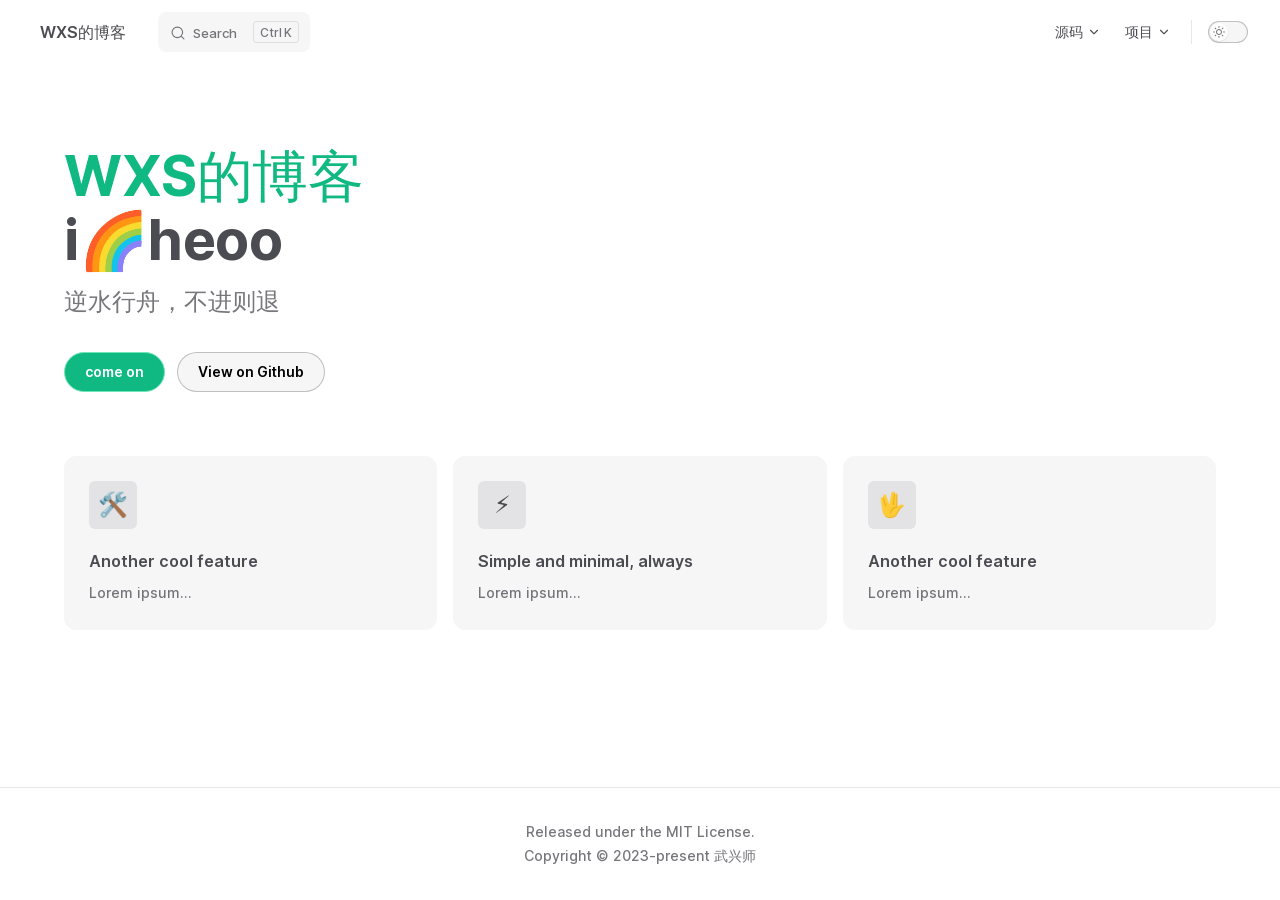
==== commit 59402823: "deploy" ====
--- a/index.html
+++ b/index.html
@@ -6,16 +6,17 @@
     <title>WXS的博客 | WXS的博客</title>
     <meta name="description" content="Just playing around.">
     <link rel="preload stylesheet" href="/assets/style.f20c6410.css" as="style">
-    <link rel="modulepreload" href="/assets/app.be89b83f.js">
-    <link rel="modulepreload" href="/assets/index.md.fcb94af7.lean.js">
+    <link rel="modulepreload" href="/assets/chunks/VPAlgoliaSearchBox.8512498b.js">
+    <link rel="modulepreload" href="/assets/app.90866c6e.js">
+    <link rel="modulepreload" href="/assets/index.md.86eccc66.lean.js">
     
     <link rel="icon" href="/assets/img/linktolink.png">
   <script id="check-dark-light">(()=>{const e=localStorage.getItem("vitepress-theme-appearance")||"",a=window.matchMedia("(prefers-color-scheme: dark)").matches;(!e||e==="auto"?a:e==="dark")&&document.documentElement.classList.add("dark")})();</script>
   </head>
   <body>
-    <div id="app"><div class="Layout" data-v-abcc630f><!--[--><!--]--><!--[--><span tabindex="-1" data-v-151f2593></span><a href="#VPContent" class="VPSkipLink visually-hidden" data-v-151f2593> Skip to content </a><!--]--><!----><header class="VPNav" data-v-abcc630f data-v-0fa0e57d><div class="VPNavBar" data-v-0fa0e57d data-v-be450ad9><div class="container" data-v-be450ad9><div class="title" data-v-be450ad9><div class="VPNavBarTitle" data-v-be450ad9 data-v-6d2fb2d9><a class="title" href="/" data-v-6d2fb2d9><!--[--><!--]--><!--[--><img class="VPImage logo" src="/img/linktolink.png" alt data-v-6db2186b><!--]--><!--[-->WXS的博客<!--]--><!--[--><!--]--></a></div></div><div class="content" data-v-be450ad9><div class="curtain" data-v-be450ad9></div><div class="content-body" data-v-be450ad9><!--[--><!--]--><!----><nav aria-labelledby="main-nav-aria-label" class="VPNavBarMenu menu" data-v-be450ad9 data-v-bdedfc22><span id="main-nav-aria-label" class="visually-hidden" data-v-bdedfc22>Main Navigation</span><!--[--><!--[--><div class="VPFlyout VPNavBarMenuGroup" data-v-bdedfc22 data-v-96001b6b><button type="button" class="button" aria-haspopup="true" aria-expanded="false" data-v-96001b6b><span class="text" data-v-96001b6b><!----> 源码 <svg xmlns="http://www.w3.org/2000/svg" aria-hidden="true" focusable="false" viewbox="0 0 24 24" class="text-icon" data-v-96001b6b><path d="M12,16c-0.3,0-0.5-0.1-0.7-0.3l-6-6c-0.4-0.4-0.4-1,0-1.4s1-0.4,1.4,0l5.3,5.3l5.3-5.3c0.4-0.4,1-0.4,1.4,0s0.4,1,0,1.4l-6,6C12.5,15.9,12.3,16,12,16z"></path></svg></span></button><div class="menu" data-v-96001b6b><div class="VPMenu" data-v-96001b6b data-v-e7ea1737><div class="items" data-v-e7ea1737><!--[--><!--[--><div class="VPMenuLink" data-v-e7ea1737 data-v-88f937c6><a class="VPLink link" href="/source/vue/" data-v-88f937c6 data-v-a8b5c975><!--[-->vue<!--]--><!----></a></div><!--]--><!--]--></div><!--[--><!--]--></div></div></div><!--]--><!--[--><div class="VPFlyout VPNavBarMenuGroup" data-v-bdedfc22 data-v-96001b6b><button type="button" class="button" aria-haspopup="true" aria-expanded="false" data-v-96001b6b><span class="text" data-v-96001b6b><!----> 项目 <svg xmlns="http://www.w3.org/2000/svg" aria-hidden="true" focusable="false" viewbox="0 0 24 24" class="text-icon" data-v-96001b6b><path d="M12,16c-0.3,0-0.5-0.1-0.7-0.3l-6-6c-0.4-0.4-0.4-1,0-1.4s1-0.4,1.4,0l5.3,5.3l5.3-5.3c0.4-0.4,1-0.4,1.4,0s0.4,1,0,1.4l-6,6C12.5,15.9,12.3,16,12,16z"></path></svg></span></button><div class="menu" data-v-96001b6b><div class="VPMenu" data-v-96001b6b data-v-e7ea1737><div class="items" data-v-e7ea1737><!--[--><!--[--><div class="VPMenuLink" data-v-e7ea1737 data-v-88f937c6><a class="VPLink link" href="/project/ehr/" data-v-88f937c6 data-v-a8b5c975><!--[-->ehr<!--]--><!----></a></div><!--]--><!--]--></div><!--[--><!--]--></div></div></div><!--]--><!--]--></nav><!----><div class="VPNavBarAppearance appearance" data-v-be450ad9 data-v-da3f667a><button class="VPSwitch VPSwitchAppearance" type="button" role="switch" aria-label="toggle dark mode" aria-checked="false" data-v-da3f667a data-v-0d529b6d data-v-f3c41672><span class="check" data-v-f3c41672><span class="icon" data-v-f3c41672><!--[--><svg xmlns="http://www.w3.org/2000/svg" aria-hidden="true" focusable="false" viewbox="0 0 24 24" class="sun" data-v-0d529b6d><path d="M12,18c-3.3,0-6-2.7-6-6s2.7-6,6-6s6,2.7,6,6S15.3,18,12,18zM12,8c-2.2,0-4,1.8-4,4c0,2.2,1.8,4,4,4c2.2,0,4-1.8,4-4C16,9.8,14.2,8,12,8z"></path><path d="M12,4c-0.6,0-1-0.4-1-1V1c0-0.6,0.4-1,1-1s1,0.4,1,1v2C13,3.6,12.6,4,12,4z"></path><path d="M12,24c-0.6,0-1-0.4-1-1v-2c0-0.6,0.4-1,1-1s1,0.4,1,1v2C13,23.6,12.6,24,12,24z"></path><path d="M5.6,6.6c-0.3,0-0.5-0.1-0.7-0.3L3.5,4.9c-0.4-0.4-0.4-1,0-1.4s1-0.4,1.4,0l1.4,1.4c0.4,0.4,0.4,1,0,1.4C6.2,6.5,5.9,6.6,5.6,6.6z"></path><path d="M19.8,20.8c-0.3,0-0.5-0.1-0.7-0.3l-1.4-1.4c-0.4-0.4-0.4-1,0-1.4s1-0.4,1.4,0l1.4,1.4c0.4,0.4,0.4,1,0,1.4C20.3,20.7,20,20.8,19.8,20.8z"></path><path d="M3,13H1c-0.6,0-1-0.4-1-1s0.4-1,1-1h2c0.6,0,1,0.4,1,1S3.6,13,3,13z"></path><path d="M23,13h-2c-0.6,0-1-0.4-1-1s0.4-1,1-1h2c0.6,0,1,0.4,1,1S23.6,13,23,13z"></path><path d="M4.2,20.8c-0.3,0-0.5-0.1-0.7-0.3c-0.4-0.4-0.4-1,0-1.4l1.4-1.4c0.4-0.4,1-0.4,1.4,0s0.4,1,0,1.4l-1.4,1.4C4.7,20.7,4.5,20.8,4.2,20.8z"></path><path d="M18.4,6.6c-0.3,0-0.5-0.1-0.7-0.3c-0.4-0.4-0.4-1,0-1.4l1.4-1.4c0.4-0.4,1-0.4,1.4,0s0.4,1,0,1.4l-1.4,1.4C18.9,6.5,18.6,6.6,18.4,6.6z"></path></svg><svg xmlns="http://www.w3.org/2000/svg" aria-hidden="true" focusable="false" viewbox="0 0 24 24" class="moon" data-v-0d529b6d><path d="M12.1,22c-0.3,0-0.6,0-0.9,0c-5.5-0.5-9.5-5.4-9-10.9c0.4-4.8,4.2-8.6,9-9c0.4,0,0.8,0.2,1,0.5c0.2,0.3,0.2,0.8-0.1,1.1c-2,2.7-1.4,6.4,1.3,8.4c2.1,1.6,5,1.6,7.1,0c0.3-0.2,0.7-0.3,1.1-0.1c0.3,0.2,0.5,0.6,0.5,1c-0.2,2.7-1.5,5.1-3.6,6.8C16.6,21.2,14.4,22,12.1,22zM9.3,4.4c-2.9,1-5,3.6-5.2,6.8c-0.4,4.4,2.8,8.3,7.2,8.7c2.1,0.2,4.2-0.4,5.8-1.8c1.1-0.9,1.9-2.1,2.4-3.4c-2.5,0.9-5.3,0.5-7.5-1.1C9.2,11.4,8.1,7.7,9.3,4.4z"></path></svg><!--]--></span></span></button></div><!----><div class="VPFlyout VPNavBarExtra extra" data-v-be450ad9 data-v-66bb1f24 data-v-96001b6b><button type="button" class="button" aria-haspopup="true" aria-expanded="false" aria-label="extra navigation" data-v-96001b6b><svg xmlns="http://www.w3.org/2000/svg" aria-hidden="true" focusable="false" viewbox="0 0 24 24" class="icon" data-v-96001b6b><circle cx="12" cy="12" r="2"></circle><circle cx="19" cy="12" r="2"></circle><circle cx="5" cy="12" r="2"></circle></svg></button><div class="menu" data-v-96001b6b><div class="VPMenu" data-v-96001b6b data-v-e7ea1737><!----><!--[--><!--[--><!----><div class="group" data-v-66bb1f24><div class="item appearance" data-v-66bb1f24><p class="label" data-v-66bb1f24>Appearance</p><div class="appearance-action" data-v-66bb1f24><button class="VPSwitch VPSwitchAppearance" type="button" role="switch" aria-label="toggle dark mode" aria-checked="false" data-v-66bb1f24 data-v-0d529b6d data-v-f3c41672><span class="check" data-v-f3c41672><span class="icon" data-v-f3c41672><!--[--><svg xmlns="http://www.w3.org/2000/svg" aria-hidden="true" focusable="false" viewbox="0 0 24 24" class="sun" data-v-0d529b6d><path d="M12,18c-3.3,0-6-2.7-6-6s2.7-6,6-6s6,2.7,6,6S15.3,18,12,18zM12,8c-2.2,0-4,1.8-4,4c0,2.2,1.8,4,4,4c2.2,0,4-1.8,4-4C16,9.8,14.2,8,12,8z"></path><path d="M12,4c-0.6,0-1-0.4-1-1V1c0-0.6,0.4-1,1-1s1,0.4,1,1v2C13,3.6,12.6,4,12,4z"></path><path d="M12,24c-0.6,0-1-0.4-1-1v-2c0-0.6,0.4-1,1-1s1,0.4,1,1v2C13,23.6,12.6,24,12,24z"></path><path d="M5.6,6.6c-0.3,0-0.5-0.1-0.7-0.3L3.5,4.9c-0.4-0.4-0.4-1,0-1.4s1-0.4,1.4,0l1.4,1.4c0.4,0.4,0.4,1,0,1.4C6.2,6.5,5.9,6.6,5.6,6.6z"></path><path d="M19.8,20.8c-0.3,0-0.5-0.1-0.7-0.3l-1.4-1.4c-0.4-0.4-0.4-1,0-1.4s1-0.4,1.4,0l1.4,1.4c0.4,0.4,0.4,1,0,1.4C20.3,20.7,20,20.8,19.8,20.8z"></path><path d="M3,13H1c-0.6,0-1-0.4-1-1s0.4-1,1-1h2c0.6,0,1,0.4,1,1S3.6,13,3,13z"></path><path d="M23,13h-2c-0.6,0-1-0.4-1-1s0.4-1,1-1h2c0.6,0,1,0.4,1,1S23.6,13,23,13z"></path><path d="M4.2,20.8c-0.3,0-0.5-0.1-0.7-0.3c-0.4-0.4-0.4-1,0-1.4l1.4-1.4c0.4-0.4,1-0.4,1.4,0s0.4,1,0,1.4l-1.4,1.4C4.7,20.7,4.5,20.8,4.2,20.8z"></path><path d="M18.4,6.6c-0.3,0-0.5-0.1-0.7-0.3c-0.4-0.4-0.4-1,0-1.4l1.4-1.4c0.4-0.4,1-0.4,1.4,0s0.4,1,0,1.4l-1.4,1.4C18.9,6.5,18.6,6.6,18.4,6.6z"></path></svg><svg xmlns="http://www.w3.org/2000/svg" aria-hidden="true" focusable="false" viewbox="0 0 24 24" class="moon" data-v-0d529b6d><path d="M12.1,22c-0.3,0-0.6,0-0.9,0c-5.5-0.5-9.5-5.4-9-10.9c0.4-4.8,4.2-8.6,9-9c0.4,0,0.8,0.2,1,0.5c0.2,0.3,0.2,0.8-0.1,1.1c-2,2.7-1.4,6.4,1.3,8.4c2.1,1.6,5,1.6,7.1,0c0.3-0.2,0.7-0.3,1.1-0.1c0.3,0.2,0.5,0.6,0.5,1c-0.2,2.7-1.5,5.1-3.6,6.8C16.6,21.2,14.4,22,12.1,22zM9.3,4.4c-2.9,1-5,3.6-5.2,6.8c-0.4,4.4,2.8,8.3,7.2,8.7c2.1,0.2,4.2-0.4,5.8-1.8c1.1-0.9,1.9-2.1,2.4-3.4c-2.5,0.9-5.3,0.5-7.5-1.1C9.2,11.4,8.1,7.7,9.3,4.4z"></path></svg><!--]--></span></span></button></div></div></div><!----><!--]--><!--]--></div></div></div><!--[--><!--]--><button type="button" class="VPNavBarHamburger hamburger" aria-label="mobile navigation" aria-expanded="false" aria-controls="VPNavScreen" data-v-be450ad9 data-v-e5dd9c1c><span class="container" data-v-e5dd9c1c><span class="top" data-v-e5dd9c1c></span><span class="middle" data-v-e5dd9c1c></span><span class="bottom" data-v-e5dd9c1c></span></span></button></div></div></div></div><!----></header><!----><!----><div class="VPContent is-home" id="VPContent" data-v-abcc630f data-v-fe5dac9b><div class="VPHome" data-v-fe5dac9b data-v-d82743a8><!--[--><!--]--><div class="VPHero has-image VPHomeHero" data-v-d82743a8 data-v-fd2650d5><div class="container" data-v-fd2650d5><div class="main" data-v-fd2650d5><!--[--><h1 class="name" data-v-fd2650d5><span class="clip" data-v-fd2650d5>WXS的博客</span></h1><p class="text" data-v-fd2650d5>i🌈heoo</p><p class="tagline" data-v-fd2650d5>逆水行舟，不进则退</p><!--]--><div class="actions" data-v-fd2650d5><!--[--><div class="action" data-v-fd2650d5><a class="VPButton medium brand" href="/" data-v-fd2650d5 data-v-a7c4128c>come on</a></div><div class="action" data-v-fd2650d5><a class="VPButton medium alt" href="https://github.com/imycod" target="_blank" rel="noreferrer" data-v-fd2650d5 data-v-a7c4128c>View on Github</a></div><!--]--></div></div><div class="image" data-v-fd2650d5><div class="image-container" data-v-fd2650d5><div class="image-bg" data-v-fd2650d5></div><!--[--><!--[--><img class="VPImage image-src" src="/cherry.png" alt data-v-6db2186b><!--]--><!--]--></div></div></div></div><!--[--><!--]--><!--[--><!--]--><div class="VPFeatures VPHomeFeatures" data-v-d82743a8 data-v-6816157f><div class="container" data-v-6816157f><div class="items" data-v-6816157f><!--[--><div class="grid-3 item" data-v-6816157f><span class="VPLink VPFeature" data-v-6816157f data-v-209f3307 data-v-a8b5c975><!--[--><article class="box" data-v-209f3307><div class="icon" data-v-209f3307>🛠️</div><h2 class="title" data-v-209f3307>Another cool feature</h2><p class="details" data-v-209f3307>Lorem ipsum...</p><!----></article><!--]--><!----></span></div><div class="grid-3 item" data-v-6816157f><span class="VPLink VPFeature" data-v-6816157f data-v-209f3307 data-v-a8b5c975><!--[--><article class="box" data-v-209f3307><div class="icon" data-v-209f3307>⚡️</div><h2 class="title" data-v-209f3307>Simple and minimal, always</h2><p class="details" data-v-209f3307>Lorem ipsum...</p><!----></article><!--]--><!----></span></div><div class="grid-3 item" data-v-6816157f><span class="VPLink VPFeature" data-v-6816157f data-v-209f3307 data-v-a8b5c975><!--[--><article class="box" data-v-209f3307><div class="icon" data-v-209f3307>🖖</div><h2 class="title" data-v-209f3307>Another cool feature</h2><p class="details" data-v-209f3307>Lorem ipsum...</p><!----></article><!--]--><!----></span></div><!--]--></div></div></div><!--[--><!--]--><div style="position:relative;" data-v-d82743a8><div></div></div></div></div><footer class="VPFooter" data-v-abcc630f data-v-d24360a6><div class="container" data-v-d24360a6><p class="message" data-v-d24360a6>Released under the MIT License.</p><p class="copyright" data-v-d24360a6>Copyright © 2023-present 武兴师</p></div></footer><!--[--><!--]--></div></div>
-    <script>__VP_HASH_MAP__ = JSON.parse("{\"index.md\":\"fcb94af7\",\"source_vue_render_index.md\":\"cc89e31a\",\"source_vue_render_children.md\":\"57d98e42\",\"source_vue_index.md\":\"bafff89f\",\"project_ehr_index.md\":\"1adfc388\"}")</script>
-    <script type="module" async src="/assets/app.be89b83f.js"></script>
+    <div id="app"><div class="Layout" data-v-abcc630f><!--[--><!--]--><!--[--><span tabindex="-1" data-v-151f2593></span><a href="#VPContent" class="VPSkipLink visually-hidden" data-v-151f2593> Skip to content </a><!--]--><!----><header class="VPNav" data-v-abcc630f data-v-0fa0e57d><div class="VPNavBar" data-v-0fa0e57d data-v-be450ad9><div class="container" data-v-be450ad9><div class="title" data-v-be450ad9><div class="VPNavBarTitle" data-v-be450ad9 data-v-6d2fb2d9><a class="title" href="/" data-v-6d2fb2d9><!--[--><!--]--><!--[--><img class="VPImage logo" src="/img/linktolink.png" alt data-v-6db2186b><!--]--><!--[-->WXS的博客<!--]--><!--[--><!--]--></a></div></div><div class="content" data-v-be450ad9><div class="curtain" data-v-be450ad9></div><div class="content-body" data-v-be450ad9><!--[--><!--]--><div class="VPNavBarSearch search" data-v-be450ad9 style="--636b0e38:&#39;Meta&#39;;"><div id="docsearch"><button type="button" class="DocSearch DocSearch-Button" aria-label="Search"><span class="DocSearch-Button-Container"><svg class="DocSearch-Search-Icon" width="20" height="20" viewBox="0 0 20 20"><path d="M14.386 14.386l4.0877 4.0877-4.0877-4.0877c-2.9418 2.9419-7.7115 2.9419-10.6533 0-2.9419-2.9418-2.9419-7.7115 0-10.6533 2.9418-2.9419 7.7115-2.9419 10.6533 0 2.9419 2.9418 2.9419 7.7115 0 10.6533z" stroke="currentColor" fill="none" fill-rule="evenodd" stroke-linecap="round" stroke-linejoin="round"></path></svg><span class="DocSearch-Button-Placeholder">Search</span></span><span class="DocSearch-Button-Keys"><kbd class="DocSearch-Button-Key"></kbd><kbd class="DocSearch-Button-Key">K</kbd></span></button></div></div><nav aria-labelledby="main-nav-aria-label" class="VPNavBarMenu menu" data-v-be450ad9 data-v-bdedfc22><span id="main-nav-aria-label" class="visually-hidden" data-v-bdedfc22>Main Navigation</span><!--[--><!--[--><div class="VPFlyout VPNavBarMenuGroup" data-v-bdedfc22 data-v-96001b6b><button type="button" class="button" aria-haspopup="true" aria-expanded="false" data-v-96001b6b><span class="text" data-v-96001b6b><!----> 源码 <svg xmlns="http://www.w3.org/2000/svg" aria-hidden="true" focusable="false" viewbox="0 0 24 24" class="text-icon" data-v-96001b6b><path d="M12,16c-0.3,0-0.5-0.1-0.7-0.3l-6-6c-0.4-0.4-0.4-1,0-1.4s1-0.4,1.4,0l5.3,5.3l5.3-5.3c0.4-0.4,1-0.4,1.4,0s0.4,1,0,1.4l-6,6C12.5,15.9,12.3,16,12,16z"></path></svg></span></button><div class="menu" data-v-96001b6b><div class="VPMenu" data-v-96001b6b data-v-e7ea1737><div class="items" data-v-e7ea1737><!--[--><!--[--><div class="VPMenuLink" data-v-e7ea1737 data-v-88f937c6><a class="VPLink link" href="/source/vue/" data-v-88f937c6 data-v-a8b5c975><!--[-->vue<!--]--><!----></a></div><!--]--><!--]--></div><!--[--><!--]--></div></div></div><!--]--><!--[--><div class="VPFlyout VPNavBarMenuGroup" data-v-bdedfc22 data-v-96001b6b><button type="button" class="button" aria-haspopup="true" aria-expanded="false" data-v-96001b6b><span class="text" data-v-96001b6b><!----> 项目 <svg xmlns="http://www.w3.org/2000/svg" aria-hidden="true" focusable="false" viewbox="0 0 24 24" class="text-icon" data-v-96001b6b><path d="M12,16c-0.3,0-0.5-0.1-0.7-0.3l-6-6c-0.4-0.4-0.4-1,0-1.4s1-0.4,1.4,0l5.3,5.3l5.3-5.3c0.4-0.4,1-0.4,1.4,0s0.4,1,0,1.4l-6,6C12.5,15.9,12.3,16,12,16z"></path></svg></span></button><div class="menu" data-v-96001b6b><div class="VPMenu" data-v-96001b6b data-v-e7ea1737><div class="items" data-v-e7ea1737><!--[--><!--[--><div class="VPMenuLink" data-v-e7ea1737 data-v-88f937c6><a class="VPLink link" href="/project/ehr/" data-v-88f937c6 data-v-a8b5c975><!--[-->ehr<!--]--><!----></a></div><!--]--><!--]--></div><!--[--><!--]--></div></div></div><!--]--><!--]--></nav><!----><div class="VPNavBarAppearance appearance" data-v-be450ad9 data-v-da3f667a><button class="VPSwitch VPSwitchAppearance" type="button" role="switch" aria-label="toggle dark mode" aria-checked="false" data-v-da3f667a data-v-0d529b6d data-v-f3c41672><span class="check" data-v-f3c41672><span class="icon" data-v-f3c41672><!--[--><svg xmlns="http://www.w3.org/2000/svg" aria-hidden="true" focusable="false" viewbox="0 0 24 24" class="sun" data-v-0d529b6d><path d="M12,18c-3.3,0-6-2.7-6-6s2.7-6,6-6s6,2.7,6,6S15.3,18,12,18zM12,8c-2.2,0-4,1.8-4,4c0,2.2,1.8,4,4,4c2.2,0,4-1.8,4-4C16,9.8,14.2,8,12,8z"></path><path d="M12,4c-0.6,0-1-0.4-1-1V1c0-0.6,0.4-1,1-1s1,0.4,1,1v2C13,3.6,12.6,4,12,4z"></path><path d="M12,24c-0.6,0-1-0.4-1-1v-2c0-0.6,0.4-1,1-1s1,0.4,1,1v2C13,23.6,12.6,24,12,24z"></path><path d="M5.6,6.6c-0.3,0-0.5-0.1-0.7-0.3L3.5,4.9c-0.4-0.4-0.4-1,0-1.4s1-0.4,1.4,0l1.4,1.4c0.4,0.4,0.4,1,0,1.4C6.2,6.5,5.9,6.6,5.6,6.6z"></path><path d="M19.8,20.8c-0.3,0-0.5-0.1-0.7-0.3l-1.4-1.4c-0.4-0.4-0.4-1,0-1.4s1-0.4,1.4,0l1.4,1.4c0.4,0.4,0.4,1,0,1.4C20.3,20.7,20,20.8,19.8,20.8z"></path><path d="M3,13H1c-0.6,0-1-0.4-1-1s0.4-1,1-1h2c0.6,0,1,0.4,1,1S3.6,13,3,13z"></path><path d="M23,13h-2c-0.6,0-1-0.4-1-1s0.4-1,1-1h2c0.6,0,1,0.4,1,1S23.6,13,23,13z"></path><path d="M4.2,20.8c-0.3,0-0.5-0.1-0.7-0.3c-0.4-0.4-0.4-1,0-1.4l1.4-1.4c0.4-0.4,1-0.4,1.4,0s0.4,1,0,1.4l-1.4,1.4C4.7,20.7,4.5,20.8,4.2,20.8z"></path><path d="M18.4,6.6c-0.3,0-0.5-0.1-0.7-0.3c-0.4-0.4-0.4-1,0-1.4l1.4-1.4c0.4-0.4,1-0.4,1.4,0s0.4,1,0,1.4l-1.4,1.4C18.9,6.5,18.6,6.6,18.4,6.6z"></path></svg><svg xmlns="http://www.w3.org/2000/svg" aria-hidden="true" focusable="false" viewbox="0 0 24 24" class="moon" data-v-0d529b6d><path d="M12.1,22c-0.3,0-0.6,0-0.9,0c-5.5-0.5-9.5-5.4-9-10.9c0.4-4.8,4.2-8.6,9-9c0.4,0,0.8,0.2,1,0.5c0.2,0.3,0.2,0.8-0.1,1.1c-2,2.7-1.4,6.4,1.3,8.4c2.1,1.6,5,1.6,7.1,0c0.3-0.2,0.7-0.3,1.1-0.1c0.3,0.2,0.5,0.6,0.5,1c-0.2,2.7-1.5,5.1-3.6,6.8C16.6,21.2,14.4,22,12.1,22zM9.3,4.4c-2.9,1-5,3.6-5.2,6.8c-0.4,4.4,2.8,8.3,7.2,8.7c2.1,0.2,4.2-0.4,5.8-1.8c1.1-0.9,1.9-2.1,2.4-3.4c-2.5,0.9-5.3,0.5-7.5-1.1C9.2,11.4,8.1,7.7,9.3,4.4z"></path></svg><!--]--></span></span></button></div><!----><div class="VPFlyout VPNavBarExtra extra" data-v-be450ad9 data-v-66bb1f24 data-v-96001b6b><button type="button" class="button" aria-haspopup="true" aria-expanded="false" aria-label="extra navigation" data-v-96001b6b><svg xmlns="http://www.w3.org/2000/svg" aria-hidden="true" focusable="false" viewbox="0 0 24 24" class="icon" data-v-96001b6b><circle cx="12" cy="12" r="2"></circle><circle cx="19" cy="12" r="2"></circle><circle cx="5" cy="12" r="2"></circle></svg></button><div class="menu" data-v-96001b6b><div class="VPMenu" data-v-96001b6b data-v-e7ea1737><!----><!--[--><!--[--><!----><div class="group" data-v-66bb1f24><div class="item appearance" data-v-66bb1f24><p class="label" data-v-66bb1f24>Appearance</p><div class="appearance-action" data-v-66bb1f24><button class="VPSwitch VPSwitchAppearance" type="button" role="switch" aria-label="toggle dark mode" aria-checked="false" data-v-66bb1f24 data-v-0d529b6d data-v-f3c41672><span class="check" data-v-f3c41672><span class="icon" data-v-f3c41672><!--[--><svg xmlns="http://www.w3.org/2000/svg" aria-hidden="true" focusable="false" viewbox="0 0 24 24" class="sun" data-v-0d529b6d><path d="M12,18c-3.3,0-6-2.7-6-6s2.7-6,6-6s6,2.7,6,6S15.3,18,12,18zM12,8c-2.2,0-4,1.8-4,4c0,2.2,1.8,4,4,4c2.2,0,4-1.8,4-4C16,9.8,14.2,8,12,8z"></path><path d="M12,4c-0.6,0-1-0.4-1-1V1c0-0.6,0.4-1,1-1s1,0.4,1,1v2C13,3.6,12.6,4,12,4z"></path><path d="M12,24c-0.6,0-1-0.4-1-1v-2c0-0.6,0.4-1,1-1s1,0.4,1,1v2C13,23.6,12.6,24,12,24z"></path><path d="M5.6,6.6c-0.3,0-0.5-0.1-0.7-0.3L3.5,4.9c-0.4-0.4-0.4-1,0-1.4s1-0.4,1.4,0l1.4,1.4c0.4,0.4,0.4,1,0,1.4C6.2,6.5,5.9,6.6,5.6,6.6z"></path><path d="M19.8,20.8c-0.3,0-0.5-0.1-0.7-0.3l-1.4-1.4c-0.4-0.4-0.4-1,0-1.4s1-0.4,1.4,0l1.4,1.4c0.4,0.4,0.4,1,0,1.4C20.3,20.7,20,20.8,19.8,20.8z"></path><path d="M3,13H1c-0.6,0-1-0.4-1-1s0.4-1,1-1h2c0.6,0,1,0.4,1,1S3.6,13,3,13z"></path><path d="M23,13h-2c-0.6,0-1-0.4-1-1s0.4-1,1-1h2c0.6,0,1,0.4,1,1S23.6,13,23,13z"></path><path d="M4.2,20.8c-0.3,0-0.5-0.1-0.7-0.3c-0.4-0.4-0.4-1,0-1.4l1.4-1.4c0.4-0.4,1-0.4,1.4,0s0.4,1,0,1.4l-1.4,1.4C4.7,20.7,4.5,20.8,4.2,20.8z"></path><path d="M18.4,6.6c-0.3,0-0.5-0.1-0.7-0.3c-0.4-0.4-0.4-1,0-1.4l1.4-1.4c0.4-0.4,1-0.4,1.4,0s0.4,1,0,1.4l-1.4,1.4C18.9,6.5,18.6,6.6,18.4,6.6z"></path></svg><svg xmlns="http://www.w3.org/2000/svg" aria-hidden="true" focusable="false" viewbox="0 0 24 24" class="moon" data-v-0d529b6d><path d="M12.1,22c-0.3,0-0.6,0-0.9,0c-5.5-0.5-9.5-5.4-9-10.9c0.4-4.8,4.2-8.6,9-9c0.4,0,0.8,0.2,1,0.5c0.2,0.3,0.2,0.8-0.1,1.1c-2,2.7-1.4,6.4,1.3,8.4c2.1,1.6,5,1.6,7.1,0c0.3-0.2,0.7-0.3,1.1-0.1c0.3,0.2,0.5,0.6,0.5,1c-0.2,2.7-1.5,5.1-3.6,6.8C16.6,21.2,14.4,22,12.1,22zM9.3,4.4c-2.9,1-5,3.6-5.2,6.8c-0.4,4.4,2.8,8.3,7.2,8.7c2.1,0.2,4.2-0.4,5.8-1.8c1.1-0.9,1.9-2.1,2.4-3.4c-2.5,0.9-5.3,0.5-7.5-1.1C9.2,11.4,8.1,7.7,9.3,4.4z"></path></svg><!--]--></span></span></button></div></div></div><!----><!--]--><!--]--></div></div></div><!--[--><!--]--><button type="button" class="VPNavBarHamburger hamburger" aria-label="mobile navigation" aria-expanded="false" aria-controls="VPNavScreen" data-v-be450ad9 data-v-e5dd9c1c><span class="container" data-v-e5dd9c1c><span class="top" data-v-e5dd9c1c></span><span class="middle" data-v-e5dd9c1c></span><span class="bottom" data-v-e5dd9c1c></span></span></button></div></div></div></div><!----></header><!----><!----><div class="VPContent is-home" id="VPContent" data-v-abcc630f data-v-fe5dac9b><div class="VPHome" data-v-fe5dac9b data-v-d82743a8><!--[--><!--]--><div class="VPHero has-image VPHomeHero" data-v-d82743a8 data-v-fd2650d5><div class="container" data-v-fd2650d5><div class="main" data-v-fd2650d5><!--[--><h1 class="name" data-v-fd2650d5><span class="clip" data-v-fd2650d5>WXS的博客</span></h1><p class="text" data-v-fd2650d5>i🌈heoo</p><p class="tagline" data-v-fd2650d5>逆水行舟，不进则退</p><!--]--><div class="actions" data-v-fd2650d5><!--[--><div class="action" data-v-fd2650d5><a class="VPButton medium brand" href="/" data-v-fd2650d5 data-v-a7c4128c>come on</a></div><div class="action" data-v-fd2650d5><a class="VPButton medium alt" href="https://github.com/imycod" target="_blank" rel="noreferrer" data-v-fd2650d5 data-v-a7c4128c>View on Github</a></div><!--]--></div></div><div class="image" data-v-fd2650d5><div class="image-container" data-v-fd2650d5><div class="image-bg" data-v-fd2650d5></div><!--[--><!--[--><img class="VPImage image-src" src="/cherry.png" alt data-v-6db2186b><!--]--><!--]--></div></div></div></div><!--[--><!--]--><!--[--><!--]--><div class="VPFeatures VPHomeFeatures" data-v-d82743a8 data-v-6816157f><div class="container" data-v-6816157f><div class="items" data-v-6816157f><!--[--><div class="grid-3 item" data-v-6816157f><span class="VPLink VPFeature" data-v-6816157f data-v-209f3307 data-v-a8b5c975><!--[--><article class="box" data-v-209f3307><div class="icon" data-v-209f3307>🛠️</div><h2 class="title" data-v-209f3307>Another cool feature</h2><p class="details" data-v-209f3307>Lorem ipsum...</p><!----></article><!--]--><!----></span></div><div class="grid-3 item" data-v-6816157f><span class="VPLink VPFeature" data-v-6816157f data-v-209f3307 data-v-a8b5c975><!--[--><article class="box" data-v-209f3307><div class="icon" data-v-209f3307>⚡️</div><h2 class="title" data-v-209f3307>Simple and minimal, always</h2><p class="details" data-v-209f3307>Lorem ipsum...</p><!----></article><!--]--><!----></span></div><div class="grid-3 item" data-v-6816157f><span class="VPLink VPFeature" data-v-6816157f data-v-209f3307 data-v-a8b5c975><!--[--><article class="box" data-v-209f3307><div class="icon" data-v-209f3307>🖖</div><h2 class="title" data-v-209f3307>Another cool feature</h2><p class="details" data-v-209f3307>Lorem ipsum...</p><!----></article><!--]--><!----></span></div><!--]--></div></div></div><!--[--><!--]--><div style="position:relative;" data-v-d82743a8><div></div></div></div></div><footer class="VPFooter" data-v-abcc630f data-v-d24360a6><div class="container" data-v-d24360a6><p class="message" data-v-d24360a6>Released under the MIT License.</p><p class="copyright" data-v-d24360a6>Copyright © 2023-present 武兴师</p></div></footer><!--[--><!--]--></div></div>
+    <script>__VP_HASH_MAP__ = JSON.parse("{\"project_ehr_index.md\":\"6e0a6d1e\",\"index.md\":\"86eccc66\",\"source_vue_render_children.md\":\"f43c45dd\",\"source_vue_render_index.md\":\"eb95b766\",\"source_vue_index.md\":\"b1c4bf92\"}")</script>
+    <script type="module" async src="/assets/app.90866c6e.js"></script>
     
   </body>
 </html>
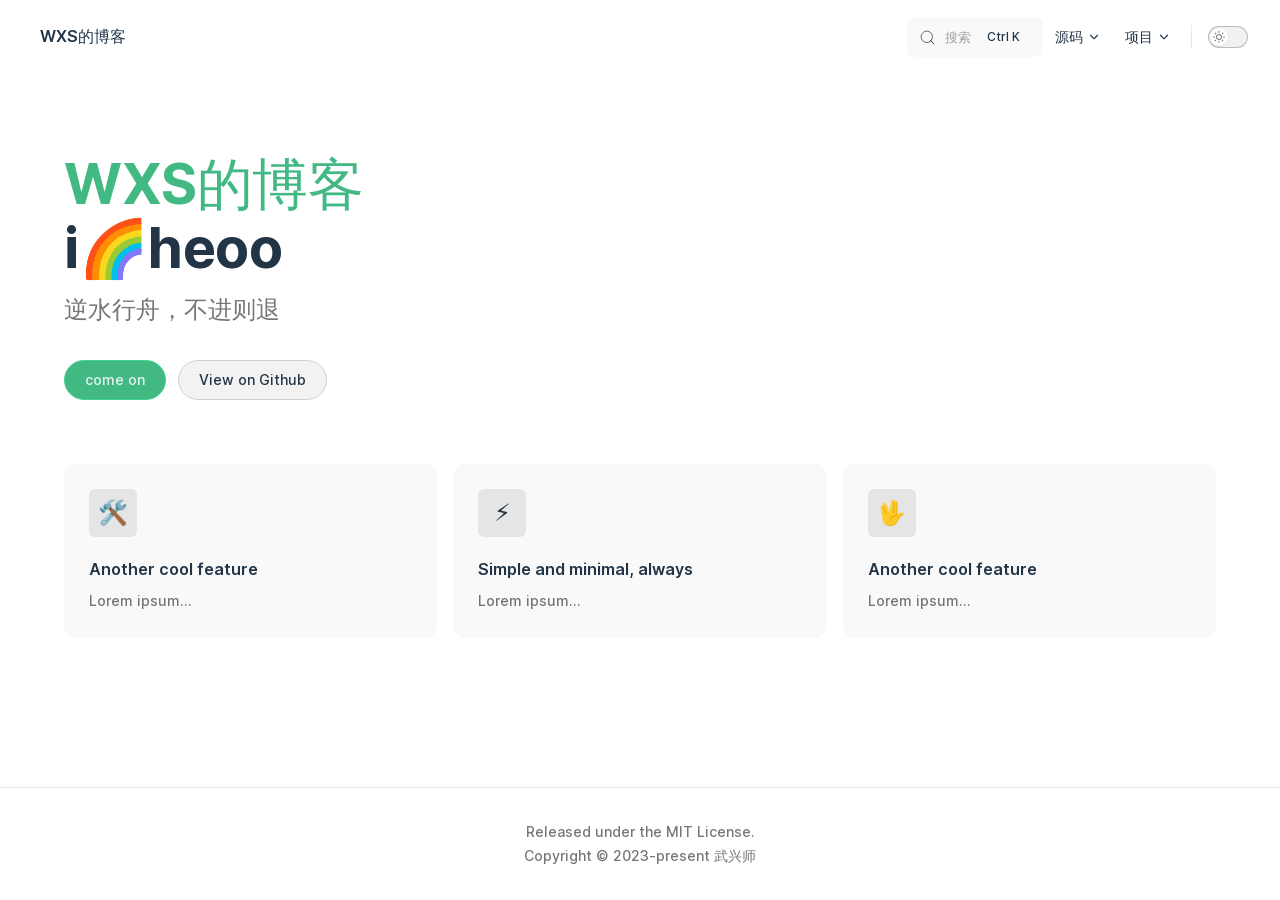
==== commit abc8f5ab: "deploy" ====
--- a/index.html
+++ b/index.html
@@ -1,22 +1,22 @@
 <!DOCTYPE html>
-<html lang="en-US" dir="ltr">
+<html lang="en-US">
   <head>
     <meta charset="utf-8">
     <meta name="viewport" content="width=device-width,initial-scale=1">
     <title>WXS的博客 | WXS的博客</title>
     <meta name="description" content="Just playing around.">
-    <link rel="preload stylesheet" href="/assets/style.f20c6410.css" as="style">
-    <link rel="modulepreload" href="/assets/chunks/VPAlgoliaSearchBox.8512498b.js">
-    <link rel="modulepreload" href="/assets/app.90866c6e.js">
-    <link rel="modulepreload" href="/assets/index.md.86eccc66.lean.js">
+    <link rel="preload stylesheet" href="/assets/style.fac4e388.css" as="style">
+    <link rel="modulepreload" href="/assets/chunks/virtual_search-data.2d5ef46f.js">
+    <link rel="modulepreload" href="/assets/app.ba3e4fa8.js">
+    <link rel="modulepreload" href="/assets/index.md.c7fd988b.lean.js">
     
     <link rel="icon" href="/assets/img/linktolink.png">
   <script id="check-dark-light">(()=>{const e=localStorage.getItem("vitepress-theme-appearance")||"",a=window.matchMedia("(prefers-color-scheme: dark)").matches;(!e||e==="auto"?a:e==="dark")&&document.documentElement.classList.add("dark")})();</script>
   </head>
   <body>
-    <div id="app"><div class="Layout" data-v-abcc630f><!--[--><!--]--><!--[--><span tabindex="-1" data-v-151f2593></span><a href="#VPContent" class="VPSkipLink visually-hidden" data-v-151f2593> Skip to content </a><!--]--><!----><header class="VPNav" data-v-abcc630f data-v-0fa0e57d><div class="VPNavBar" data-v-0fa0e57d data-v-be450ad9><div class="container" data-v-be450ad9><div class="title" data-v-be450ad9><div class="VPNavBarTitle" data-v-be450ad9 data-v-6d2fb2d9><a class="title" href="/" data-v-6d2fb2d9><!--[--><!--]--><!--[--><img class="VPImage logo" src="/img/linktolink.png" alt data-v-6db2186b><!--]--><!--[-->WXS的博客<!--]--><!--[--><!--]--></a></div></div><div class="content" data-v-be450ad9><div class="curtain" data-v-be450ad9></div><div class="content-body" data-v-be450ad9><!--[--><!--]--><div class="VPNavBarSearch search" data-v-be450ad9 style="--636b0e38:&#39;Meta&#39;;"><div id="docsearch"><button type="button" class="DocSearch DocSearch-Button" aria-label="Search"><span class="DocSearch-Button-Container"><svg class="DocSearch-Search-Icon" width="20" height="20" viewBox="0 0 20 20"><path d="M14.386 14.386l4.0877 4.0877-4.0877-4.0877c-2.9418 2.9419-7.7115 2.9419-10.6533 0-2.9419-2.9418-2.9419-7.7115 0-10.6533 2.9418-2.9419 7.7115-2.9419 10.6533 0 2.9419 2.9418 2.9419 7.7115 0 10.6533z" stroke="currentColor" fill="none" fill-rule="evenodd" stroke-linecap="round" stroke-linejoin="round"></path></svg><span class="DocSearch-Button-Placeholder">Search</span></span><span class="DocSearch-Button-Keys"><kbd class="DocSearch-Button-Key"></kbd><kbd class="DocSearch-Button-Key">K</kbd></span></button></div></div><nav aria-labelledby="main-nav-aria-label" class="VPNavBarMenu menu" data-v-be450ad9 data-v-bdedfc22><span id="main-nav-aria-label" class="visually-hidden" data-v-bdedfc22>Main Navigation</span><!--[--><!--[--><div class="VPFlyout VPNavBarMenuGroup" data-v-bdedfc22 data-v-96001b6b><button type="button" class="button" aria-haspopup="true" aria-expanded="false" data-v-96001b6b><span class="text" data-v-96001b6b><!----> 源码 <svg xmlns="http://www.w3.org/2000/svg" aria-hidden="true" focusable="false" viewbox="0 0 24 24" class="text-icon" data-v-96001b6b><path d="M12,16c-0.3,0-0.5-0.1-0.7-0.3l-6-6c-0.4-0.4-0.4-1,0-1.4s1-0.4,1.4,0l5.3,5.3l5.3-5.3c0.4-0.4,1-0.4,1.4,0s0.4,1,0,1.4l-6,6C12.5,15.9,12.3,16,12,16z"></path></svg></span></button><div class="menu" data-v-96001b6b><div class="VPMenu" data-v-96001b6b data-v-e7ea1737><div class="items" data-v-e7ea1737><!--[--><!--[--><div class="VPMenuLink" data-v-e7ea1737 data-v-88f937c6><a class="VPLink link" href="/source/vue/" data-v-88f937c6 data-v-a8b5c975><!--[-->vue<!--]--><!----></a></div><!--]--><!--]--></div><!--[--><!--]--></div></div></div><!--]--><!--[--><div class="VPFlyout VPNavBarMenuGroup" data-v-bdedfc22 data-v-96001b6b><button type="button" class="button" aria-haspopup="true" aria-expanded="false" data-v-96001b6b><span class="text" data-v-96001b6b><!----> 项目 <svg xmlns="http://www.w3.org/2000/svg" aria-hidden="true" focusable="false" viewbox="0 0 24 24" class="text-icon" data-v-96001b6b><path d="M12,16c-0.3,0-0.5-0.1-0.7-0.3l-6-6c-0.4-0.4-0.4-1,0-1.4s1-0.4,1.4,0l5.3,5.3l5.3-5.3c0.4-0.4,1-0.4,1.4,0s0.4,1,0,1.4l-6,6C12.5,15.9,12.3,16,12,16z"></path></svg></span></button><div class="menu" data-v-96001b6b><div class="VPMenu" data-v-96001b6b data-v-e7ea1737><div class="items" data-v-e7ea1737><!--[--><!--[--><div class="VPMenuLink" data-v-e7ea1737 data-v-88f937c6><a class="VPLink link" href="/project/ehr/" data-v-88f937c6 data-v-a8b5c975><!--[-->ehr<!--]--><!----></a></div><!--]--><!--]--></div><!--[--><!--]--></div></div></div><!--]--><!--]--></nav><!----><div class="VPNavBarAppearance appearance" data-v-be450ad9 data-v-da3f667a><button class="VPSwitch VPSwitchAppearance" type="button" role="switch" aria-label="toggle dark mode" aria-checked="false" data-v-da3f667a data-v-0d529b6d data-v-f3c41672><span class="check" data-v-f3c41672><span class="icon" data-v-f3c41672><!--[--><svg xmlns="http://www.w3.org/2000/svg" aria-hidden="true" focusable="false" viewbox="0 0 24 24" class="sun" data-v-0d529b6d><path d="M12,18c-3.3,0-6-2.7-6-6s2.7-6,6-6s6,2.7,6,6S15.3,18,12,18zM12,8c-2.2,0-4,1.8-4,4c0,2.2,1.8,4,4,4c2.2,0,4-1.8,4-4C16,9.8,14.2,8,12,8z"></path><path d="M12,4c-0.6,0-1-0.4-1-1V1c0-0.6,0.4-1,1-1s1,0.4,1,1v2C13,3.6,12.6,4,12,4z"></path><path d="M12,24c-0.6,0-1-0.4-1-1v-2c0-0.6,0.4-1,1-1s1,0.4,1,1v2C13,23.6,12.6,24,12,24z"></path><path d="M5.6,6.6c-0.3,0-0.5-0.1-0.7-0.3L3.5,4.9c-0.4-0.4-0.4-1,0-1.4s1-0.4,1.4,0l1.4,1.4c0.4,0.4,0.4,1,0,1.4C6.2,6.5,5.9,6.6,5.6,6.6z"></path><path d="M19.8,20.8c-0.3,0-0.5-0.1-0.7-0.3l-1.4-1.4c-0.4-0.4-0.4-1,0-1.4s1-0.4,1.4,0l1.4,1.4c0.4,0.4,0.4,1,0,1.4C20.3,20.7,20,20.8,19.8,20.8z"></path><path d="M3,13H1c-0.6,0-1-0.4-1-1s0.4-1,1-1h2c0.6,0,1,0.4,1,1S3.6,13,3,13z"></path><path d="M23,13h-2c-0.6,0-1-0.4-1-1s0.4-1,1-1h2c0.6,0,1,0.4,1,1S23.6,13,23,13z"></path><path d="M4.2,20.8c-0.3,0-0.5-0.1-0.7-0.3c-0.4-0.4-0.4-1,0-1.4l1.4-1.4c0.4-0.4,1-0.4,1.4,0s0.4,1,0,1.4l-1.4,1.4C4.7,20.7,4.5,20.8,4.2,20.8z"></path><path d="M18.4,6.6c-0.3,0-0.5-0.1-0.7-0.3c-0.4-0.4-0.4-1,0-1.4l1.4-1.4c0.4-0.4,1-0.4,1.4,0s0.4,1,0,1.4l-1.4,1.4C18.9,6.5,18.6,6.6,18.4,6.6z"></path></svg><svg xmlns="http://www.w3.org/2000/svg" aria-hidden="true" focusable="false" viewbox="0 0 24 24" class="moon" data-v-0d529b6d><path d="M12.1,22c-0.3,0-0.6,0-0.9,0c-5.5-0.5-9.5-5.4-9-10.9c0.4-4.8,4.2-8.6,9-9c0.4,0,0.8,0.2,1,0.5c0.2,0.3,0.2,0.8-0.1,1.1c-2,2.7-1.4,6.4,1.3,8.4c2.1,1.6,5,1.6,7.1,0c0.3-0.2,0.7-0.3,1.1-0.1c0.3,0.2,0.5,0.6,0.5,1c-0.2,2.7-1.5,5.1-3.6,6.8C16.6,21.2,14.4,22,12.1,22zM9.3,4.4c-2.9,1-5,3.6-5.2,6.8c-0.4,4.4,2.8,8.3,7.2,8.7c2.1,0.2,4.2-0.4,5.8-1.8c1.1-0.9,1.9-2.1,2.4-3.4c-2.5,0.9-5.3,0.5-7.5-1.1C9.2,11.4,8.1,7.7,9.3,4.4z"></path></svg><!--]--></span></span></button></div><!----><div class="VPFlyout VPNavBarExtra extra" data-v-be450ad9 data-v-66bb1f24 data-v-96001b6b><button type="button" class="button" aria-haspopup="true" aria-expanded="false" aria-label="extra navigation" data-v-96001b6b><svg xmlns="http://www.w3.org/2000/svg" aria-hidden="true" focusable="false" viewbox="0 0 24 24" class="icon" data-v-96001b6b><circle cx="12" cy="12" r="2"></circle><circle cx="19" cy="12" r="2"></circle><circle cx="5" cy="12" r="2"></circle></svg></button><div class="menu" data-v-96001b6b><div class="VPMenu" data-v-96001b6b data-v-e7ea1737><!----><!--[--><!--[--><!----><div class="group" data-v-66bb1f24><div class="item appearance" data-v-66bb1f24><p class="label" data-v-66bb1f24>Appearance</p><div class="appearance-action" data-v-66bb1f24><button class="VPSwitch VPSwitchAppearance" type="button" role="switch" aria-label="toggle dark mode" aria-checked="false" data-v-66bb1f24 data-v-0d529b6d data-v-f3c41672><span class="check" data-v-f3c41672><span class="icon" data-v-f3c41672><!--[--><svg xmlns="http://www.w3.org/2000/svg" aria-hidden="true" focusable="false" viewbox="0 0 24 24" class="sun" data-v-0d529b6d><path d="M12,18c-3.3,0-6-2.7-6-6s2.7-6,6-6s6,2.7,6,6S15.3,18,12,18zM12,8c-2.2,0-4,1.8-4,4c0,2.2,1.8,4,4,4c2.2,0,4-1.8,4-4C16,9.8,14.2,8,12,8z"></path><path d="M12,4c-0.6,0-1-0.4-1-1V1c0-0.6,0.4-1,1-1s1,0.4,1,1v2C13,3.6,12.6,4,12,4z"></path><path d="M12,24c-0.6,0-1-0.4-1-1v-2c0-0.6,0.4-1,1-1s1,0.4,1,1v2C13,23.6,12.6,24,12,24z"></path><path d="M5.6,6.6c-0.3,0-0.5-0.1-0.7-0.3L3.5,4.9c-0.4-0.4-0.4-1,0-1.4s1-0.4,1.4,0l1.4,1.4c0.4,0.4,0.4,1,0,1.4C6.2,6.5,5.9,6.6,5.6,6.6z"></path><path d="M19.8,20.8c-0.3,0-0.5-0.1-0.7-0.3l-1.4-1.4c-0.4-0.4-0.4-1,0-1.4s1-0.4,1.4,0l1.4,1.4c0.4,0.4,0.4,1,0,1.4C20.3,20.7,20,20.8,19.8,20.8z"></path><path d="M3,13H1c-0.6,0-1-0.4-1-1s0.4-1,1-1h2c0.6,0,1,0.4,1,1S3.6,13,3,13z"></path><path d="M23,13h-2c-0.6,0-1-0.4-1-1s0.4-1,1-1h2c0.6,0,1,0.4,1,1S23.6,13,23,13z"></path><path d="M4.2,20.8c-0.3,0-0.5-0.1-0.7-0.3c-0.4-0.4-0.4-1,0-1.4l1.4-1.4c0.4-0.4,1-0.4,1.4,0s0.4,1,0,1.4l-1.4,1.4C4.7,20.7,4.5,20.8,4.2,20.8z"></path><path d="M18.4,6.6c-0.3,0-0.5-0.1-0.7-0.3c-0.4-0.4-0.4-1,0-1.4l1.4-1.4c0.4-0.4,1-0.4,1.4,0s0.4,1,0,1.4l-1.4,1.4C18.9,6.5,18.6,6.6,18.4,6.6z"></path></svg><svg xmlns="http://www.w3.org/2000/svg" aria-hidden="true" focusable="false" viewbox="0 0 24 24" class="moon" data-v-0d529b6d><path d="M12.1,22c-0.3,0-0.6,0-0.9,0c-5.5-0.5-9.5-5.4-9-10.9c0.4-4.8,4.2-8.6,9-9c0.4,0,0.8,0.2,1,0.5c0.2,0.3,0.2,0.8-0.1,1.1c-2,2.7-1.4,6.4,1.3,8.4c2.1,1.6,5,1.6,7.1,0c0.3-0.2,0.7-0.3,1.1-0.1c0.3,0.2,0.5,0.6,0.5,1c-0.2,2.7-1.5,5.1-3.6,6.8C16.6,21.2,14.4,22,12.1,22zM9.3,4.4c-2.9,1-5,3.6-5.2,6.8c-0.4,4.4,2.8,8.3,7.2,8.7c2.1,0.2,4.2-0.4,5.8-1.8c1.1-0.9,1.9-2.1,2.4-3.4c-2.5,0.9-5.3,0.5-7.5-1.1C9.2,11.4,8.1,7.7,9.3,4.4z"></path></svg><!--]--></span></span></button></div></div></div><!----><!--]--><!--]--></div></div></div><!--[--><!--]--><button type="button" class="VPNavBarHamburger hamburger" aria-label="mobile navigation" aria-expanded="false" aria-controls="VPNavScreen" data-v-be450ad9 data-v-e5dd9c1c><span class="container" data-v-e5dd9c1c><span class="top" data-v-e5dd9c1c></span><span class="middle" data-v-e5dd9c1c></span><span class="bottom" data-v-e5dd9c1c></span></span></button></div></div></div></div><!----></header><!----><!----><div class="VPContent is-home" id="VPContent" data-v-abcc630f data-v-fe5dac9b><div class="VPHome" data-v-fe5dac9b data-v-d82743a8><!--[--><!--]--><div class="VPHero has-image VPHomeHero" data-v-d82743a8 data-v-fd2650d5><div class="container" data-v-fd2650d5><div class="main" data-v-fd2650d5><!--[--><h1 class="name" data-v-fd2650d5><span class="clip" data-v-fd2650d5>WXS的博客</span></h1><p class="text" data-v-fd2650d5>i🌈heoo</p><p class="tagline" data-v-fd2650d5>逆水行舟，不进则退</p><!--]--><div class="actions" data-v-fd2650d5><!--[--><div class="action" data-v-fd2650d5><a class="VPButton medium brand" href="/" data-v-fd2650d5 data-v-a7c4128c>come on</a></div><div class="action" data-v-fd2650d5><a class="VPButton medium alt" href="https://github.com/imycod" target="_blank" rel="noreferrer" data-v-fd2650d5 data-v-a7c4128c>View on Github</a></div><!--]--></div></div><div class="image" data-v-fd2650d5><div class="image-container" data-v-fd2650d5><div class="image-bg" data-v-fd2650d5></div><!--[--><!--[--><img class="VPImage image-src" src="/cherry.png" alt data-v-6db2186b><!--]--><!--]--></div></div></div></div><!--[--><!--]--><!--[--><!--]--><div class="VPFeatures VPHomeFeatures" data-v-d82743a8 data-v-6816157f><div class="container" data-v-6816157f><div class="items" data-v-6816157f><!--[--><div class="grid-3 item" data-v-6816157f><span class="VPLink VPFeature" data-v-6816157f data-v-209f3307 data-v-a8b5c975><!--[--><article class="box" data-v-209f3307><div class="icon" data-v-209f3307>🛠️</div><h2 class="title" data-v-209f3307>Another cool feature</h2><p class="details" data-v-209f3307>Lorem ipsum...</p><!----></article><!--]--><!----></span></div><div class="grid-3 item" data-v-6816157f><span class="VPLink VPFeature" data-v-6816157f data-v-209f3307 data-v-a8b5c975><!--[--><article class="box" data-v-209f3307><div class="icon" data-v-209f3307>⚡️</div><h2 class="title" data-v-209f3307>Simple and minimal, always</h2><p class="details" data-v-209f3307>Lorem ipsum...</p><!----></article><!--]--><!----></span></div><div class="grid-3 item" data-v-6816157f><span class="VPLink VPFeature" data-v-6816157f data-v-209f3307 data-v-a8b5c975><!--[--><article class="box" data-v-209f3307><div class="icon" data-v-209f3307>🖖</div><h2 class="title" data-v-209f3307>Another cool feature</h2><p class="details" data-v-209f3307>Lorem ipsum...</p><!----></article><!--]--><!----></span></div><!--]--></div></div></div><!--[--><!--]--><div style="position:relative;" data-v-d82743a8><div></div></div></div></div><footer class="VPFooter" data-v-abcc630f data-v-d24360a6><div class="container" data-v-d24360a6><p class="message" data-v-d24360a6>Released under the MIT License.</p><p class="copyright" data-v-d24360a6>Copyright © 2023-present 武兴师</p></div></footer><!--[--><!--]--></div></div>
-    <script>__VP_HASH_MAP__ = JSON.parse("{\"project_ehr_index.md\":\"6e0a6d1e\",\"index.md\":\"86eccc66\",\"source_vue_render_children.md\":\"f43c45dd\",\"source_vue_render_index.md\":\"eb95b766\",\"source_vue_index.md\":\"b1c4bf92\"}")</script>
-    <script type="module" async src="/assets/app.90866c6e.js"></script>
+    <div id="app"><div class="Layout" data-v-5211c0b1><!--[--><!--]--><!--[--><span tabindex="-1" data-v-151f2593></span><a href="#VPContent" class="VPSkipLink visually-hidden" data-v-151f2593> Skip to content </a><!--]--><!----><header class="VPNav no-sidebar" data-v-5211c0b1 data-v-8c0a9870><div class="VPNavBar" data-v-8c0a9870 data-v-1bbed88e><div class="container" data-v-1bbed88e><div class="VPNavBarTitle" data-v-1bbed88e data-v-d5925166><a class="title" href="/" data-v-d5925166><!--[--><!--]--><!--[--><img class="VPImage logo" src="/img/linktolink.png" alt data-v-6db2186b><!--]--><!--[-->WXS的博客<!--]--><!--[--><!--]--></a></div><div class="content" data-v-1bbed88e><!--[--><!--]--><div class="VPNavBarSearch search" data-v-1bbed88e><!----><div id="docsearch"><button type="button" class="DocSearch DocSearch-Button" aria-label="Search"><span class="DocSearch-Button-Container"><svg width="20" height="20" class="DocSearch-Search-Icon" viewBox="0 0 20 20"><path d="M14.386 14.386l4.0877 4.0877-4.0877-4.0877c-2.9418 2.9419-7.7115 2.9419-10.6533 0-2.9419-2.9418-2.9419-7.7115 0-10.6533 2.9418-2.9419 7.7115-2.9419 10.6533 0 2.9419 2.9418 2.9419 7.7115 0 10.6533z" stroke="currentColor" fill="none" fill-rule="evenodd" stroke-linecap="round" stroke-linejoin="round"></path></svg><span class="DocSearch-Button-Placeholder">Search</span></span><span class="DocSearch-Button-Keys"><span class="DocSearch-Button-Key">Meta</span><span class="DocSearch-Button-Key">K</span></span></button></div></div><nav aria-labelledby="main-nav-aria-label" class="VPNavBarMenu menu" data-v-1bbed88e data-v-f83db6ba><span id="main-nav-aria-label" class="visually-hidden" data-v-f83db6ba>Main Navigation</span><!--[--><!--[--><div class="VPFlyout VPNavBarMenuGroup" data-v-f83db6ba data-v-6ffb57d3><button type="button" class="button" aria-haspopup="true" aria-expanded="false" data-v-6ffb57d3><span class="text" data-v-6ffb57d3><!----> 源码 <svg xmlns="http://www.w3.org/2000/svg" aria-hidden="true" focusable="false" viewbox="0 0 24 24" class="text-icon" data-v-6ffb57d3><path d="M12,16c-0.3,0-0.5-0.1-0.7-0.3l-6-6c-0.4-0.4-0.4-1,0-1.4s1-0.4,1.4,0l5.3,5.3l5.3-5.3c0.4-0.4,1-0.4,1.4,0s0.4,1,0,1.4l-6,6C12.5,15.9,12.3,16,12,16z"></path></svg></span></button><div class="menu" data-v-6ffb57d3><div class="VPMenu" data-v-6ffb57d3 data-v-1c5d0cfc><div class="items" data-v-1c5d0cfc><!--[--><!--[--><div class="VPMenuLink" data-v-1c5d0cfc data-v-5c131732><a class="VPLink link" href="/source/vue/" data-v-5c131732 data-v-3c355974><!--[-->vue<!--]--><!----></a></div><!--]--><!--]--></div><!--[--><!--]--></div></div></div><!--]--><!--[--><div class="VPFlyout VPNavBarMenuGroup" data-v-f83db6ba data-v-6ffb57d3><button type="button" class="button" aria-haspopup="true" aria-expanded="false" data-v-6ffb57d3><span class="text" data-v-6ffb57d3><!----> 项目 <svg xmlns="http://www.w3.org/2000/svg" aria-hidden="true" focusable="false" viewbox="0 0 24 24" class="text-icon" data-v-6ffb57d3><path d="M12,16c-0.3,0-0.5-0.1-0.7-0.3l-6-6c-0.4-0.4-0.4-1,0-1.4s1-0.4,1.4,0l5.3,5.3l5.3-5.3c0.4-0.4,1-0.4,1.4,0s0.4,1,0,1.4l-6,6C12.5,15.9,12.3,16,12,16z"></path></svg></span></button><div class="menu" data-v-6ffb57d3><div class="VPMenu" data-v-6ffb57d3 data-v-1c5d0cfc><div class="items" data-v-1c5d0cfc><!--[--><!--[--><div class="VPMenuLink" data-v-1c5d0cfc data-v-5c131732><a class="VPLink link" href="/project/ehr/" data-v-5c131732 data-v-3c355974><!--[-->ehr<!--]--><!----></a></div><!--]--><!--]--></div><!--[--><!--]--></div></div></div><!--]--><!--]--></nav><!----><div class="VPNavBarAppearance appearance" data-v-1bbed88e data-v-a3e7452b><button class="VPSwitch VPSwitchAppearance" type="button" role="switch" aria-label="toggle dark mode" aria-checked="false" data-v-a3e7452b data-v-481098f9 data-v-eba7420e><span class="check" data-v-eba7420e><span class="icon" data-v-eba7420e><!--[--><svg xmlns="http://www.w3.org/2000/svg" aria-hidden="true" focusable="false" viewbox="0 0 24 24" class="sun" data-v-481098f9><path d="M12,18c-3.3,0-6-2.7-6-6s2.7-6,6-6s6,2.7,6,6S15.3,18,12,18zM12,8c-2.2,0-4,1.8-4,4c0,2.2,1.8,4,4,4c2.2,0,4-1.8,4-4C16,9.8,14.2,8,12,8z"></path><path d="M12,4c-0.6,0-1-0.4-1-1V1c0-0.6,0.4-1,1-1s1,0.4,1,1v2C13,3.6,12.6,4,12,4z"></path><path d="M12,24c-0.6,0-1-0.4-1-1v-2c0-0.6,0.4-1,1-1s1,0.4,1,1v2C13,23.6,12.6,24,12,24z"></path><path d="M5.6,6.6c-0.3,0-0.5-0.1-0.7-0.3L3.5,4.9c-0.4-0.4-0.4-1,0-1.4s1-0.4,1.4,0l1.4,1.4c0.4,0.4,0.4,1,0,1.4C6.2,6.5,5.9,6.6,5.6,6.6z"></path><path d="M19.8,20.8c-0.3,0-0.5-0.1-0.7-0.3l-1.4-1.4c-0.4-0.4-0.4-1,0-1.4s1-0.4,1.4,0l1.4,1.4c0.4,0.4,0.4,1,0,1.4C20.3,20.7,20,20.8,19.8,20.8z"></path><path d="M3,13H1c-0.6,0-1-0.4-1-1s0.4-1,1-1h2c0.6,0,1,0.4,1,1S3.6,13,3,13z"></path><path d="M23,13h-2c-0.6,0-1-0.4-1-1s0.4-1,1-1h2c0.6,0,1,0.4,1,1S23.6,13,23,13z"></path><path d="M4.2,20.8c-0.3,0-0.5-0.1-0.7-0.3c-0.4-0.4-0.4-1,0-1.4l1.4-1.4c0.4-0.4,1-0.4,1.4,0s0.4,1,0,1.4l-1.4,1.4C4.7,20.7,4.5,20.8,4.2,20.8z"></path><path d="M18.4,6.6c-0.3,0-0.5-0.1-0.7-0.3c-0.4-0.4-0.4-1,0-1.4l1.4-1.4c0.4-0.4,1-0.4,1.4,0s0.4,1,0,1.4l-1.4,1.4C18.9,6.5,18.6,6.6,18.4,6.6z"></path></svg><svg xmlns="http://www.w3.org/2000/svg" aria-hidden="true" focusable="false" viewbox="0 0 24 24" class="moon" data-v-481098f9><path d="M12.1,22c-0.3,0-0.6,0-0.9,0c-5.5-0.5-9.5-5.4-9-10.9c0.4-4.8,4.2-8.6,9-9c0.4,0,0.8,0.2,1,0.5c0.2,0.3,0.2,0.8-0.1,1.1c-2,2.7-1.4,6.4,1.3,8.4c2.1,1.6,5,1.6,7.1,0c0.3-0.2,0.7-0.3,1.1-0.1c0.3,0.2,0.5,0.6,0.5,1c-0.2,2.7-1.5,5.1-3.6,6.8C16.6,21.2,14.4,22,12.1,22zM9.3,4.4c-2.9,1-5,3.6-5.2,6.8c-0.4,4.4,2.8,8.3,7.2,8.7c2.1,0.2,4.2-0.4,5.8-1.8c1.1-0.9,1.9-2.1,2.4-3.4c-2.5,0.9-5.3,0.5-7.5-1.1C9.2,11.4,8.1,7.7,9.3,4.4z"></path></svg><!--]--></span></span></button></div><!----><div class="VPFlyout VPNavBarExtra extra" data-v-1bbed88e data-v-e4361c82 data-v-6ffb57d3><button type="button" class="button" aria-haspopup="true" aria-expanded="false" aria-label="extra navigation" data-v-6ffb57d3><svg xmlns="http://www.w3.org/2000/svg" aria-hidden="true" focusable="false" viewbox="0 0 24 24" class="icon" data-v-6ffb57d3><circle cx="12" cy="12" r="2"></circle><circle cx="19" cy="12" r="2"></circle><circle cx="5" cy="12" r="2"></circle></svg></button><div class="menu" data-v-6ffb57d3><div class="VPMenu" data-v-6ffb57d3 data-v-1c5d0cfc><!----><!--[--><!--[--><!----><div class="group" data-v-e4361c82><div class="item appearance" data-v-e4361c82><p class="label" data-v-e4361c82>Appearance</p><div class="appearance-action" data-v-e4361c82><button class="VPSwitch VPSwitchAppearance" type="button" role="switch" aria-label="toggle dark mode" aria-checked="false" data-v-e4361c82 data-v-481098f9 data-v-eba7420e><span class="check" data-v-eba7420e><span class="icon" data-v-eba7420e><!--[--><svg xmlns="http://www.w3.org/2000/svg" aria-hidden="true" focusable="false" viewbox="0 0 24 24" class="sun" data-v-481098f9><path d="M12,18c-3.3,0-6-2.7-6-6s2.7-6,6-6s6,2.7,6,6S15.3,18,12,18zM12,8c-2.2,0-4,1.8-4,4c0,2.2,1.8,4,4,4c2.2,0,4-1.8,4-4C16,9.8,14.2,8,12,8z"></path><path d="M12,4c-0.6,0-1-0.4-1-1V1c0-0.6,0.4-1,1-1s1,0.4,1,1v2C13,3.6,12.6,4,12,4z"></path><path d="M12,24c-0.6,0-1-0.4-1-1v-2c0-0.6,0.4-1,1-1s1,0.4,1,1v2C13,23.6,12.6,24,12,24z"></path><path d="M5.6,6.6c-0.3,0-0.5-0.1-0.7-0.3L3.5,4.9c-0.4-0.4-0.4-1,0-1.4s1-0.4,1.4,0l1.4,1.4c0.4,0.4,0.4,1,0,1.4C6.2,6.5,5.9,6.6,5.6,6.6z"></path><path d="M19.8,20.8c-0.3,0-0.5-0.1-0.7-0.3l-1.4-1.4c-0.4-0.4-0.4-1,0-1.4s1-0.4,1.4,0l1.4,1.4c0.4,0.4,0.4,1,0,1.4C20.3,20.7,20,20.8,19.8,20.8z"></path><path d="M3,13H1c-0.6,0-1-0.4-1-1s0.4-1,1-1h2c0.6,0,1,0.4,1,1S3.6,13,3,13z"></path><path d="M23,13h-2c-0.6,0-1-0.4-1-1s0.4-1,1-1h2c0.6,0,1,0.4,1,1S23.6,13,23,13z"></path><path d="M4.2,20.8c-0.3,0-0.5-0.1-0.7-0.3c-0.4-0.4-0.4-1,0-1.4l1.4-1.4c0.4-0.4,1-0.4,1.4,0s0.4,1,0,1.4l-1.4,1.4C4.7,20.7,4.5,20.8,4.2,20.8z"></path><path d="M18.4,6.6c-0.3,0-0.5-0.1-0.7-0.3c-0.4-0.4-0.4-1,0-1.4l1.4-1.4c0.4-0.4,1-0.4,1.4,0s0.4,1,0,1.4l-1.4,1.4C18.9,6.5,18.6,6.6,18.4,6.6z"></path></svg><svg xmlns="http://www.w3.org/2000/svg" aria-hidden="true" focusable="false" viewbox="0 0 24 24" class="moon" data-v-481098f9><path d="M12.1,22c-0.3,0-0.6,0-0.9,0c-5.5-0.5-9.5-5.4-9-10.9c0.4-4.8,4.2-8.6,9-9c0.4,0,0.8,0.2,1,0.5c0.2,0.3,0.2,0.8-0.1,1.1c-2,2.7-1.4,6.4,1.3,8.4c2.1,1.6,5,1.6,7.1,0c0.3-0.2,0.7-0.3,1.1-0.1c0.3,0.2,0.5,0.6,0.5,1c-0.2,2.7-1.5,5.1-3.6,6.8C16.6,21.2,14.4,22,12.1,22zM9.3,4.4c-2.9,1-5,3.6-5.2,6.8c-0.4,4.4,2.8,8.3,7.2,8.7c2.1,0.2,4.2-0.4,5.8-1.8c1.1-0.9,1.9-2.1,2.4-3.4c-2.5,0.9-5.3,0.5-7.5-1.1C9.2,11.4,8.1,7.7,9.3,4.4z"></path></svg><!--]--></span></span></button></div></div></div><!----><!--]--><!--]--></div></div></div><!--[--><!--]--><button type="button" class="VPNavBarHamburger hamburger" aria-label="mobile navigation" aria-expanded="false" aria-controls="VPNavScreen" data-v-1bbed88e data-v-e5dd9c1c><span class="container" data-v-e5dd9c1c><span class="top" data-v-e5dd9c1c></span><span class="middle" data-v-e5dd9c1c></span><span class="bottom" data-v-e5dd9c1c></span></span></button></div></div></div><!----></header><!----><!----><div class="VPContent is-home" id="VPContent" data-v-5211c0b1 data-v-296cfad2><div class="VPHome" data-v-296cfad2 data-v-b07783ac><!--[--><!--]--><div class="VPHero has-image VPHomeHero" data-v-b07783ac data-v-c5cb5d29><div class="container" data-v-c5cb5d29><div class="main" data-v-c5cb5d29><h1 class="name" data-v-c5cb5d29><span class="clip" data-v-c5cb5d29>WXS的博客</span></h1><p class="text" data-v-c5cb5d29>i🌈heoo</p><p class="tagline" data-v-c5cb5d29>逆水行舟，不进则退</p><div class="actions" data-v-c5cb5d29><!--[--><div class="action" data-v-c5cb5d29><a class="VPButton medium brand" href="/" data-v-c5cb5d29 data-v-53dbb8eb>come on</a></div><div class="action" data-v-c5cb5d29><a class="VPButton medium alt" href="https://github.com/imycod" target="_blank" rel="noreferrer" data-v-c5cb5d29 data-v-53dbb8eb>View on Github</a></div><!--]--></div></div><div class="image" data-v-c5cb5d29><div class="image-container" data-v-c5cb5d29><div class="image-bg" data-v-c5cb5d29></div><!--[--><!--[--><img class="VPImage image-src" src="/cherry.png" alt data-v-6db2186b><!--]--><!--]--></div></div></div></div><!--[--><!--]--><!--[--><!--]--><div class="VPFeatures VPHomeFeatures" data-v-b07783ac data-v-6816157f><div class="container" data-v-6816157f><div class="items" data-v-6816157f><!--[--><div class="grid-3 item" data-v-6816157f><span class="VPLink VPFeature" data-v-6816157f data-v-81ce8129 data-v-3c355974><!--[--><article class="box" data-v-81ce8129><div class="icon" data-v-81ce8129>🛠️</div><h2 class="title" data-v-81ce8129>Another cool feature</h2><p class="details" data-v-81ce8129>Lorem ipsum...</p><!----></article><!--]--><!----></span></div><div class="grid-3 item" data-v-6816157f><span class="VPLink VPFeature" data-v-6816157f data-v-81ce8129 data-v-3c355974><!--[--><article class="box" data-v-81ce8129><div class="icon" data-v-81ce8129>⚡️</div><h2 class="title" data-v-81ce8129>Simple and minimal, always</h2><p class="details" data-v-81ce8129>Lorem ipsum...</p><!----></article><!--]--><!----></span></div><div class="grid-3 item" data-v-6816157f><span class="VPLink VPFeature" data-v-6816157f data-v-81ce8129 data-v-3c355974><!--[--><article class="box" data-v-81ce8129><div class="icon" data-v-81ce8129>🖖</div><h2 class="title" data-v-81ce8129>Another cool feature</h2><p class="details" data-v-81ce8129>Lorem ipsum...</p><!----></article><!--]--><!----></span></div><!--]--></div></div></div><!--[--><!--]--><div style="position:relative;" data-v-b07783ac><div></div></div></div></div><footer class="VPFooter" data-v-5211c0b1 data-v-9f24cc86><div class="container" data-v-9f24cc86><p class="message" data-v-9f24cc86>Released under the MIT License.</p><p class="copyright" data-v-9f24cc86>Copyright © 2023-present 武兴师</p></div></footer><!--[--><!--]--></div></div>
+    <script>__VP_HASH_MAP__ = JSON.parse("{\"source_vue_render_children.md\":\"4676e78f\",\"source_vue_render_index.md\":\"406dabe5\",\"project_ehr_index.md\":\"2ef869db\",\"index.md\":\"c7fd988b\",\"source_vue_index.md\":\"72010e2a\"}")</script>
+    <script type="module" async src="/assets/app.ba3e4fa8.js"></script>
     
   </body>
 </html>
--- a/assets/style.fac4e388.css
+++ b/assets/style.fac4e388.css
@@ -0,0 +1 @@
+@font-face{font-family:Inter var;font-weight:100 900;font-display:swap;font-style:normal;font-named-instance:"Regular";src:url(/assets/inter-roman-cyrillic.5f2c6c8c.woff2) format("woff2");unicode-range:U+0301,U+0400-045F,U+0490-0491,U+04B0-04B1,U+2116}@font-face{font-family:Inter var;font-weight:100 900;font-display:swap;font-style:normal;font-named-instance:"Regular";src:url(/assets/inter-roman-cyrillic-ext.e75737ce.woff2) format("woff2");unicode-range:U+0460-052F,U+1C80-1C88,U+20B4,U+2DE0-2DFF,U+A640-A69F,U+FE2E-FE2F}@font-face{font-family:Inter var;font-weight:100 900;font-display:swap;font-style:normal;font-named-instance:"Regular";src:url(/assets/inter-roman-greek.d5a6d92a.woff2) format("woff2");unicode-range:U+0370-03FF}@font-face{font-family:Inter var;font-weight:100 900;font-display:swap;font-style:normal;font-named-instance:"Regular";src:url(/assets/inter-roman-greek-ext.ab0619bc.woff2) format("woff2");unicode-range:U+1F00-1FFF}@font-face{font-family:Inter var;font-weight:100 900;font-display:swap;font-style:normal;font-named-instance:"Regular";src:url(/assets/inter-roman-latin.2ed14f66.woff2) format("woff2");unicode-range:U+0000-00FF,U+0131,U+0152-0153,U+02BB-02BC,U+02C6,U+02DA,U+02DC,U+2000-206F,U+2074,U+20AC,U+2122,U+2191,U+2193,U+2212,U+2215,U+FEFF,U+FFFD}@font-face{font-family:Inter var;font-weight:100 900;font-display:swap;font-style:normal;font-named-instance:"Regular";src:url(/assets/inter-roman-latin-ext.0030eebd.woff2) format("woff2");unicode-range:U+0100-024F,U+0259,U+1E00-1EFF,U+2020,U+20A0-20AB,U+20AD-20CF,U+2113,U+2C60-2C7F,U+A720-A7FF}@font-face{font-family:Inter var;font-weight:100 900;font-display:swap;font-style:normal;font-named-instance:"Regular";src:url(/assets/inter-roman-vietnamese.14ce25a6.woff2) format("woff2");unicode-range:U+0102-0103,U+0110-0111,U+0128-0129,U+0168-0169,U+01A0-01A1,U+01AF-01B0,U+1EA0-1EF9,U+20AB}@font-face{font-family:Inter var;font-weight:100 900;font-display:swap;font-style:italic;font-named-instance:"Italic";src:url(/assets/inter-italic-cyrillic.ea42a392.woff2) format("woff2");unicode-range:U+0301,U+0400-045F,U+0490-0491,U+04B0-04B1,U+2116}@font-face{font-family:Inter var;font-weight:100 900;font-display:swap;font-style:italic;font-named-instance:"Italic";src:url(/assets/inter-italic-cyrillic-ext.33bd5a8e.woff2) format("woff2");unicode-range:U+0460-052F,U+1C80-1C88,U+20B4,U+2DE0-2DFF,U+A640-A69F,U+FE2E-FE2F}@font-face{font-family:Inter var;font-weight:100 900;font-display:swap;font-style:italic;font-named-instance:"Italic";src:url(/assets/inter-italic-greek.8f4463c4.woff2) format("woff2");unicode-range:U+0370-03FF}@font-face{font-family:Inter var;font-weight:100 900;font-display:swap;font-style:italic;font-named-instance:"Italic";src:url(/assets/inter-italic-greek-ext.4fbe9427.woff2) format("woff2");unicode-range:U+1F00-1FFF}@font-face{font-family:Inter var;font-weight:100 900;font-display:swap;font-style:italic;font-named-instance:"Italic";src:url(/assets/inter-italic-latin.bd3b6f56.woff2) format("woff2");unicode-range:U+0000-00FF,U+0131,U+0152-0153,U+02BB-02BC,U+02C6,U+02DA,U+02DC,U+2000-206F,U+2074,U+20AC,U+2122,U+2191,U+2193,U+2212,U+2215,U+FEFF,U+FFFD}@font-face{font-family:Inter var;font-weight:100 900;font-display:swap;font-style:italic;font-named-instance:"Italic";src:url(/assets/inter-italic-latin-ext.bd8920cc.woff2) format("woff2");unicode-range:U+0100-024F,U+0259,U+1E00-1EFF,U+2020,U+20A0-20AB,U+20AD-20CF,U+2113,U+2C60-2C7F,U+A720-A7FF}@font-face{font-family:Inter var;font-weight:100 900;font-display:swap;font-style:italic;font-named-instance:"Italic";src:url(/assets/inter-italic-vietnamese.6ce511fb.woff2) format("woff2");unicode-range:U+0102-0103,U+0110-0111,U+0128-0129,U+0168-0169,U+01A0-01A1,U+01AF-01B0,U+1EA0-1EF9,U+20AB}:root{--vp-c-white: #ffffff;--vp-c-white-soft: #f9f9f9;--vp-c-white-mute: #f1f1f1;--vp-c-black: #1a1a1a;--vp-c-black-pure: #000000;--vp-c-black-soft: #242424;--vp-c-black-mute: #2f2f2f;--vp-c-gray: #8e8e8e;--vp-c-gray-light-1: #aeaeae;--vp-c-gray-light-2: #c7c7c7;--vp-c-gray-light-3: #d1d1d1;--vp-c-gray-light-4: #e5e5e5;--vp-c-gray-light-5: #f2f2f2;--vp-c-gray-dark-1: #636363;--vp-c-gray-dark-2: #484848;--vp-c-gray-dark-3: #3a3a3a;--vp-c-gray-dark-4: #282828;--vp-c-gray-dark-5: #202020;--vp-c-divider-light-1: rgba(60, 60, 60, .29);--vp-c-divider-light-2: rgba(60, 60, 60, .12);--vp-c-divider-dark-1: rgba(84, 84, 84, .65);--vp-c-divider-dark-2: rgba(84, 84, 84, .48);--vp-c-text-light-1: var(--vp-c-indigo);--vp-c-text-light-2: rgba(60, 60, 60, .7);--vp-c-text-light-3: rgba(60, 60, 60, .33);--vp-c-text-light-4: rgba(60, 60, 60, .18);--vp-c-text-dark-1: rgba(255, 255, 255, .87);--vp-c-text-dark-2: rgba(235, 235, 235, .6);--vp-c-text-dark-3: rgba(235, 235, 235, .38);--vp-c-text-dark-4: rgba(235, 235, 235, .18);--vp-c-indigo: #213547;--vp-c-indigo-soft: #476582;--vp-c-indigo-light: #aac8e4;--vp-c-indigo-lighter: #c9def1;--vp-c-indigo-dark: #1d2f3f;--vp-c-indigo-darker: #14212e;--vp-c-green: #42b883;--vp-c-green-light: #42d392;--vp-c-green-lighter: #35eb9a;--vp-c-green-dark: #33a06f;--vp-c-green-darker: #155f3e;--vp-c-green-dimm-1: rgba(66, 184, 131, .5);--vp-c-green-dimm-2: rgba(66, 184, 131, .25);--vp-c-green-dimm-3: rgba(66, 184, 131, .05);--vp-c-yellow: #ffc517;--vp-c-yellow-light: #fcd253;--vp-c-yellow-lighter: #fcfc7c;--vp-c-yellow-dark: #e0ad15;--vp-c-yellow-darker: #ad850e;--vp-c-yellow-dimm-1: rgba(255, 197, 23, .5);--vp-c-yellow-dimm-2: rgba(255, 197, 23, .25);--vp-c-yellow-dimm-3: rgba(255, 197, 23, .05);--vp-c-red: #ed3c50;--vp-c-red-light: #f54e82;--vp-c-red-lighter: #fd1d7c;--vp-c-red-dark: #cd2d3f;--vp-c-red-darker: #ab2131;--vp-c-red-dimm-1: rgba(237, 60, 80, .5);--vp-c-red-dimm-2: rgba(237, 60, 80, .25);--vp-c-red-dimm-3: rgba(237, 60, 80, .05)}:root{--vp-c-bg: var(--vp-c-white);--vp-c-bg-soft: var(--vp-c-white-soft);--vp-c-bg-mute: var(--vp-c-white-mute);--vp-c-bg-alt: var(--vp-c-white-soft);--vp-c-bg-alpha-with-backdrop: rgba(255, 255, 255, .7);--vp-c-bg-alpha-without-backdrop: rgba(255, 255, 255, .95);--vp-c-bg-backdrop: rgba(0, 0, 0, .6);--vp-c-divider: var(--vp-c-divider-light-1);--vp-c-divider-light: var(--vp-c-divider-light-2);--vp-c-divider-inverse: var(--vp-c-divider-dark-1);--vp-c-divider-inverse-light: var(--vp-c-divider-dark-2);--vp-c-text-1: var(--vp-c-text-light-1);--vp-c-text-2: var(--vp-c-text-light-2);--vp-c-text-3: var(--vp-c-text-light-3);--vp-c-text-4: var(--vp-c-text-light-4);--vp-c-text-inverse-1: var(--vp-c-text-dark-1);--vp-c-text-inverse-2: var(--vp-c-text-dark-2);--vp-c-text-inverse-3: var(--vp-c-text-dark-3);--vp-c-text-inverse-4: var(--vp-c-text-dark-4);--vp-c-text-code: var(--vp-c-indigo-soft);--vp-c-brand: var(--vp-c-green);--vp-c-brand-light: var(--vp-c-green-light);--vp-c-brand-lighter: var(--vp-c-green-lighter);--vp-c-brand-dark: var(--vp-c-green-dark);--vp-c-brand-darker: var(--vp-c-green-darker);--vp-c-sponsor: #fd1d7c}.dark{--vp-c-bg: var(--vp-c-black-soft);--vp-c-bg-soft: var(--vp-c-black-mute);--vp-c-bg-mute: var(--vp-c-gray-dark-3);--vp-c-bg-alt: var(--vp-c-black);--vp-c-bg-alpha-with-backdrop: rgba(36, 36, 36, .7);--vp-c-bg-alpha-without-backdrop: rgba(36, 36, 36, .95);--vp-c-divider: var(--vp-c-divider-dark-1);--vp-c-divider-light: var(--vp-c-divider-dark-2);--vp-c-divider-inverse: var(--vp-c-divider-light-1);--vp-c-divider-inverse-light: var(--vp-c-divider-light-2);--vp-c-text-1: var(--vp-c-text-dark-1);--vp-c-text-2: var(--vp-c-text-dark-2);--vp-c-text-3: var(--vp-c-text-dark-3);--vp-c-text-4: var(--vp-c-text-dark-4);--vp-c-text-inverse-1: var(--vp-c-text-light-1);--vp-c-text-inverse-2: var(--vp-c-text-light-2);--vp-c-text-inverse-3: var(--vp-c-text-light-3);--vp-c-text-inverse-4: var(--vp-c-text-light-4);--vp-c-text-code: var(--vp-c-indigo-lighter)}:root{--vp-font-family-base: "Inter var", "Inter", ui-sans-serif, system-ui, -apple-system, BlinkMacSystemFont, "Segoe UI", Roboto, "Helvetica Neue", Helvetica, Arial, "Noto Sans", sans-serif, "Apple Color Emoji", "Segoe UI Emoji", "Segoe UI Symbol", "Noto Color Emoji";--vp-font-family-mono: ui-monospace, SFMono-Regular, "SF Mono", Menlo, Monaco, Consolas, "Liberation Mono", "Courier New", monospace}:root{--vp-shadow-1: 0 1px 2px rgba(0, 0, 0, .04), 0 1px 2px rgba(0, 0, 0, .06);--vp-shadow-2: 0 3px 12px rgba(0, 0, 0, .07), 0 1px 4px rgba(0, 0, 0, .07);--vp-shadow-3: 0 12px 32px rgba(0, 0, 0, .1), 0 2px 6px rgba(0, 0, 0, .08);--vp-shadow-4: 0 14px 44px rgba(0, 0, 0, .12), 0 3px 9px rgba(0, 0, 0, .12);--vp-shadow-5: 0 18px 56px rgba(0, 0, 0, .16), 0 4px 12px rgba(0, 0, 0, .16)}:root{--vp-z-index-local-nav: 10;--vp-z-index-nav: 20;--vp-z-index-layout-top: 30;--vp-z-index-backdrop: 40;--vp-z-index-sidebar: 50;--vp-z-index-footer: 60}:root{--vp-icon-copy: url("data:image/svg+xml,%3Csvg xmlns='http://www.w3.org/2000/svg' fill='none' height='20' width='20' stroke='rgba(128,128,128,1)' stroke-width='2' viewBox='0 0 24 24'%3E%3Cpath stroke-linecap='round' stroke-linejoin='round' d='M9 5H7a2 2 0 0 0-2 2v12a2 2 0 0 0 2 2h10a2 2 0 0 0 2-2V7a2 2 0 0 0-2-2h-2M9 5a2 2 0 0 0 2 2h2a2 2 0 0 0 2-2M9 5a2 2 0 0 1 2-2h2a2 2 0 0 1 2 2'/%3E%3C/svg%3E");--vp-icon-copied: url("data:image/svg+xml,%3Csvg xmlns='http://www.w3.org/2000/svg' fill='none' height='20' width='20' stroke='rgba(128,128,128,1)' stroke-width='2' viewBox='0 0 24 24'%3E%3Cpath stroke-linecap='round' stroke-linejoin='round' d='M9 5H7a2 2 0 0 0-2 2v12a2 2 0 0 0 2 2h10a2 2 0 0 0 2-2V7a2 2 0 0 0-2-2h-2M9 5a2 2 0 0 0 2 2h2a2 2 0 0 0 2-2M9 5a2 2 0 0 1 2-2h2a2 2 0 0 1 2 2m-6 9 2 2 4-4'/%3E%3C/svg%3E")}:root{--vp-layout-max-width: 1440px}:root{--vp-code-line-height: 1.7;--vp-code-font-size: .875em;--vp-code-block-color: var(--vp-c-text-dark-1);--vp-code-block-bg: #292d3e;--vp-code-line-highlight-color: rgba(0, 0, 0, .5);--vp-code-line-number-color: var(--vp-c-text-dark-3);--vp-code-line-diff-add-color: rgba(125, 191, 123, .1);--vp-code-line-diff-add-symbol-color: rgba(125, 191, 123, .5);--vp-code-line-diff-remove-color: rgba(255, 128, 128, .05);--vp-code-line-diff-remove-symbol-color: rgba(255, 128, 128, .5);--vp-code-line-error-color: var(--vp-c-red-dimm-2);--vp-code-line-warning-color: var(--vp-c-yellow-dimm-2);--vp-code-copy-code-hover-bg: rgba(255, 255, 255, .05);--vp-code-copy-code-active-text: var(--vp-c-text-dark-2);--vp-code-tab-text-color: var(--vp-c-text-dark-2);--vp-code-tab-bg: var(--vp-code-block-bg);--vp-code-tab-divider: var(--vp-c-divider-dark-2);--vp-code-tab-hover-text-color: var(--vp-c-text-dark-1);--vp-code-tab-active-text-color: var(--vp-c-text-dark-1);--vp-code-tab-active-bar-color: var(--vp-c-brand)}.dark{--vp-code-block-bg: var(--vp-c-black)}:root{--vp-button-brand-border: var(--vp-c-brand-light);--vp-button-brand-text: var(--vp-c-text-dark-1);--vp-button-brand-bg: var(--vp-c-brand);--vp-button-brand-hover-border: var(--vp-c-brand-light);--vp-button-brand-hover-text: var(--vp-c-text-dark-1);--vp-button-brand-hover-bg: var(--vp-c-brand-light);--vp-button-brand-active-border: var(--vp-c-brand-light);--vp-button-brand-active-text: var(--vp-c-text-dark-1);--vp-button-brand-active-bg: var(--vp-button-brand-bg);--vp-button-alt-border: var(--vp-c-gray-light-3);--vp-button-alt-text: var(--vp-c-text-light-1);--vp-button-alt-bg: var(--vp-c-gray-light-5);--vp-button-alt-hover-border: var(--vp-c-gray-light-3);--vp-button-alt-hover-text: var(--vp-c-text-light-1);--vp-button-alt-hover-bg: var(--vp-c-gray-light-4);--vp-button-alt-active-border: var(--vp-c-gray-light-3);--vp-button-alt-active-text: var(--vp-c-text-light-1);--vp-button-alt-active-bg: var(--vp-c-gray-light-3);--vp-button-sponsor-border: var(--vp-c-gray-light-3);--vp-button-sponsor-text: var(--vp-c-text-light-2);--vp-button-sponsor-bg: transparent;--vp-button-sponsor-hover-border: var(--vp-c-sponsor);--vp-button-sponsor-hover-text: var(--vp-c-sponsor);--vp-button-sponsor-hover-bg: transparent;--vp-button-sponsor-active-border: var(--vp-c-sponsor);--vp-button-sponsor-active-text: var(--vp-c-sponsor);--vp-button-sponsor-active-bg: transparent}.dark{--vp-button-brand-border: var(--vp-c-brand-light);--vp-button-brand-text: var(--vp-c-text-dark-1);--vp-button-brand-bg: var(--vp-c-brand-dark);--vp-button-brand-hover-border: var(--vp-c-brand-lighter);--vp-button-brand-hover-text: var(--vp-c-text-dark-1);--vp-button-brand-hover-bg: var(--vp-c-brand);--vp-button-brand-active-border: var(--vp-c-brand-lighter);--vp-button-brand-active-text: var(--vp-c-text-dark-1);--vp-button-brand-active-bg: var(--vp-button-brand-bg);--vp-button-alt-border: var(--vp-c-gray-dark-2);--vp-button-alt-text: var(--vp-c-text-dark-1);--vp-button-alt-bg: var(--vp-c-bg-mute);--vp-button-alt-hover-border: var(--vp-c-gray-dark-2);--vp-button-alt-hover-text: var(--vp-c-text-dark-1);--vp-button-alt-hover-bg: var(--vp-c-gray-dark-2);--vp-button-alt-active-border: var(--vp-c-gray-dark-2);--vp-button-alt-active-text: var(--vp-c-text-dark-1);--vp-button-alt-active-bg: var(--vp-button-alt-bg);--vp-button-sponsor-border: var(--vp-c-gray-dark-1);--vp-button-sponsor-text: var(--vp-c-text-dark-2)}:root{--vp-custom-block-code-font-size: 13px;--vp-custom-block-info-border: var(--vp-c-divider-light);--vp-custom-block-info-text: var(--vp-c-text-2);--vp-custom-block-info-bg: var(--vp-c-white-soft);--vp-custom-block-info-code-bg: var(--vp-c-gray-light-4);--vp-custom-block-tip-border: var(--vp-c-green-dimm-1);--vp-custom-block-tip-text: var(--vp-c-green-darker);--vp-custom-block-tip-bg: var(--vp-c-green-dimm-3);--vp-custom-block-tip-code-bg: var(--vp-custom-block-tip-bg);--vp-custom-block-warning-border: var(--vp-c-yellow-dimm-1);--vp-custom-block-warning-text: var(--vp-c-yellow-darker);--vp-custom-block-warning-bg: var(--vp-c-yellow-dimm-3);--vp-custom-block-warning-code-bg: var(--vp-custom-block-warning-bg);--vp-custom-block-danger-border: var(--vp-c-red-dimm-1);--vp-custom-block-danger-text: var(--vp-c-red-darker);--vp-custom-block-danger-bg: var(--vp-c-red-dimm-3);--vp-custom-block-danger-code-bg: var(--vp-custom-block-danger-bg);--vp-custom-block-details-border: var(--vp-custom-block-info-border);--vp-custom-block-details-text: var(--vp-custom-block-info-text);--vp-custom-block-details-bg: var(--vp-custom-block-info-bg);--vp-custom-block-details-code-bg: var(--vp-custom-block-details-bg)}.dark{--vp-custom-block-info-border: var(--vp-c-divider-light);--vp-custom-block-info-bg: var(--vp-c-black-mute);--vp-custom-block-info-code-bg: var(--vp-c-gray-dark-4);--vp-custom-block-tip-border: var(--vp-c-green-dimm-2);--vp-custom-block-tip-text: var(--vp-c-green-light);--vp-custom-block-warning-border: var(--vp-c-yellow-dimm-2);--vp-custom-block-warning-text: var(--vp-c-yellow-light);--vp-custom-block-danger-border: var(--vp-c-red-dimm-2);--vp-custom-block-danger-text: var(--vp-c-red-light)}:root{--vp-nav-height: var(--vp-nav-height-mobile);--vp-nav-height-mobile: 56px;--vp-nav-height-desktop: 72px}@media (min-width: 960px){:root{--vp-nav-height: var(--vp-nav-height-desktop)}}:root{--vp-sidebar-width: 272px}:root{--vp-home-hero-name-color: var(--vp-c-brand);--vp-home-hero-name-background: transparent;--vp-home-hero-image-background-image: none;--vp-home-hero-image-filter: none}:root{--vp-badge-info-border: var(--vp-c-divider-light);--vp-badge-info-text: var(--vp-c-text-2);--vp-badge-info-bg: var(--vp-c-white-soft);--vp-badge-tip-border: var(--vp-c-green-dimm-1);--vp-badge-tip-text: var(--vp-c-green-darker);--vp-badge-tip-bg: var(--vp-c-green-dimm-3);--vp-badge-warning-border: var(--vp-c-yellow-dimm-1);--vp-badge-warning-text: var(--vp-c-yellow-darker);--vp-badge-warning-bg: var(--vp-c-yellow-dimm-3);--vp-badge-danger-border: var(--vp-c-red-dimm-1);--vp-badge-danger-text: var(--vp-c-red-darker);--vp-badge-danger-bg: var(--vp-c-red-dimm-3)}.dark{--vp-badge-info-border: var(--vp-c-divider-light);--vp-badge-info-bg: var(--vp-c-black-mute);--vp-badge-tip-border: var(--vp-c-green-dimm-2);--vp-badge-tip-text: var(--vp-c-green-light);--vp-badge-warning-border: var(--vp-c-yellow-dimm-2);--vp-badge-warning-text: var(--vp-c-yellow-light);--vp-badge-danger-border: var(--vp-c-red-dimm-2);--vp-badge-danger-text: var(--vp-c-red-light)}*,:before,:after{box-sizing:border-box}html{line-height:1.4;font-size:16px;-webkit-text-size-adjust:100%}html.dark{color-scheme:dark}body{margin:0;width:100%;min-width:320px;min-height:100vh;line-height:24px;font-family:var(--vp-font-family-base);font-size:16px;font-weight:400;color:var(--vp-c-text-1);background-color:var(--vp-c-bg);direction:ltr;font-synthesis:none;text-rendering:optimizeLegibility;-webkit-font-smoothing:antialiased;-moz-osx-font-smoothing:grayscale}main{display:block}h1,h2,h3,h4,h5,h6{margin:0;line-height:24px;font-size:16px;font-weight:400}p{margin:0}strong,b{font-weight:600}a,area,button,[role=button],input,label,select,summary,textarea{touch-action:manipulation}a{color:inherit;text-decoration:inherit}ol,ul{list-style:none;margin:0;padding:0}blockquote{margin:0}pre,code,kbd,samp{font-family:var(--vp-font-family-mono)}img,svg,video,canvas,audio,iframe,embed,object{display:block}figure{margin:0}img,video{max-width:100%;height:auto}button,input,optgroup,select,textarea{border:0;padding:0;line-height:inherit;color:inherit}button{padding:0;font-family:inherit;background-color:transparent;background-image:none}button:enabled,[role=button]:enabled{cursor:pointer}button:focus,button:focus-visible{outline:1px dotted;outline:4px auto -webkit-focus-ring-color}button:focus:not(:focus-visible){outline:none!important}input:focus,textarea:focus,select:focus{outline:none}table{border-collapse:collapse}input{background-color:transparent}input:-ms-input-placeholder,textarea:-ms-input-placeholder{color:var(--vp-c-text-3)}input::-ms-input-placeholder,textarea::-ms-input-placeholder{color:var(--vp-c-text-3)}input::placeholder,textarea::placeholder{color:var(--vp-c-text-3)}input::-webkit-outer-spin-button,input::-webkit-inner-spin-button{-webkit-appearance:none;margin:0}input[type=number]{-moz-appearance:textfield}textarea{resize:vertical}select{-webkit-appearance:none}fieldset{margin:0;padding:0}h1,h2,h3,h4,h5,h6,li,p{overflow-wrap:break-word}vite-error-overlay{z-index:9999}.visually-hidden{position:absolute;width:1px;height:1px;white-space:nowrap;clip:rect(0 0 0 0);clip-path:inset(50%);overflow:hidden}.custom-block{border:1px solid transparent;border-radius:8px;padding:16px 16px 8px;line-height:24px;font-size:14px;color:var(--vp-c-text-2)}.custom-block.info{border-color:var(--vp-custom-block-info-border);color:var(--vp-custom-block-info-text);background-color:var(--vp-custom-block-info-bg)}.custom-block.info code{background-color:var(--vp-custom-block-info-code-bg)}.custom-block.tip{border-color:var(--vp-custom-block-tip-border);color:var(--vp-custom-block-tip-text);background-color:var(--vp-custom-block-tip-bg)}.custom-block.tip code{background-color:var(--vp-custom-block-tip-code-bg)}.custom-block.warning{border-color:var(--vp-custom-block-warning-border);color:var(--vp-custom-block-warning-text);background-color:var(--vp-custom-block-warning-bg)}.custom-block.warning code{background-color:var(--vp-custom-block-warning-code-bg)}.custom-block.danger{border-color:var(--vp-custom-block-danger-border);color:var(--vp-custom-block-danger-text);background-color:var(--vp-custom-block-danger-bg)}.custom-block.danger code{background-color:var(--vp-custom-block-danger-code-bg)}.custom-block.details{border-color:var(--vp-custom-block-details-border);color:var(--vp-custom-block-details-text);background-color:var(--vp-custom-block-details-bg)}.custom-block.details code{background-color:var(--vp-custom-block-details-code-bg)}.custom-block-title{font-weight:700}.custom-block p+p{margin:8px 0}.custom-block.details summary{margin:0 0 8px;font-weight:700;cursor:pointer}.custom-block.details summary+p{margin:8px 0}.custom-block a{color:inherit;font-weight:600;text-decoration:underline;transition:opacity .25s}.custom-block a:hover{opacity:.6}.custom-block code{font-size:var(--vp-custom-block-code-font-size)}.dark .vp-code-light{display:none}html:not(.dark) .vp-code-dark{display:none}.vp-code-group{margin-top:16px}.vp-code-group .tabs{position:relative;display:flex;margin-right:-24px;margin-left:-24px;padding:0 12px;background-color:var(--vp-code-tab-bg);overflow:auto}.vp-code-group .tabs:after{position:absolute;right:0;bottom:0;left:0;height:1px;background-color:var(--vp-code-tab-divider);content:""}@media (min-width: 640px){.vp-code-group .tabs{margin-right:0;margin-left:0;border-radius:8px 8px 0 0}}.vp-code-group .tabs input{position:absolute;opacity:0;pointer-events:none}.vp-code-group .tabs label{position:relative;display:inline-block;border-bottom:1px solid transparent;padding:0 12px;line-height:48px;font-size:14px;font-weight:500;color:var(--vp-code-tab-text-color);background-color:var(--vp-code-tab-bg);white-space:nowrap;cursor:pointer;transition:color .25s}.vp-code-group .tabs label:after{position:absolute;right:8px;bottom:-1px;left:8px;z-index:10;height:1px;content:"";background-color:transparent;transition:background-color .25s}.vp-code-group label:hover{color:var(--vp-code-tab-hover-text-color)}.vp-code-group input:checked+label{color:var(--vp-code-tab-active-text-color)}.vp-code-group input:checked+label:after{background-color:var(--vp-code-tab-active-bar-color)}.vp-code-group div[class*=language-]{display:none;margin-top:0!important;border-top-left-radius:0!important;border-top-right-radius:0!important}.vp-code-group div[class*=language-].active{display:block}.vp-doc h1,.vp-doc h2,.vp-doc h3,.vp-doc h4,.vp-doc h5,.vp-doc h6{position:relative;font-weight:600;outline:none}.vp-doc h1{letter-spacing:-.02em;line-height:40px;font-size:28px}.vp-doc h2{margin:48px 0 16px;border-top:1px solid var(--vp-c-divider-light);padding-top:24px;letter-spacing:-.02em;line-height:32px;font-size:24px}.vp-doc h3{margin:32px 0 0;letter-spacing:-.01em;line-height:28px;font-size:20px}.vp-doc .header-anchor{float:left;margin-left:-.87em;padding-right:.23em;font-weight:500;user-select:none;opacity:0;transition:color .25s,opacity .25s}.vp-doc h1:hover .header-anchor,.vp-doc h1 .header-anchor:focus,.vp-doc h2:hover .header-anchor,.vp-doc h2 .header-anchor:focus,.vp-doc h3:hover .header-anchor,.vp-doc h3 .header-anchor:focus,.vp-doc h4:hover .header-anchor,.vp-doc h4 .header-anchor:focus,.vp-doc h5:hover .header-anchor,.vp-doc h5 .header-anchor:focus,.vp-doc h6:hover .header-anchor,.vp-doc h6 .header-anchor:focus{opacity:1}@media (min-width: 768px){.vp-doc h1{letter-spacing:-.02em;line-height:40px;font-size:32px}}.vp-doc p,.vp-doc summary{margin:16px 0}.vp-doc p{line-height:28px}.vp-doc blockquote{margin:16px 0;border-left:2px solid var(--vp-c-divider);padding-left:16px;transition:border-color .5s}.vp-doc blockquote>p{margin:0;font-size:16px;color:var(--vp-c-text-2);transition:color .5s}.vp-doc a{font-weight:500;color:var(--vp-c-brand);text-decoration-style:dotted;transition:color .25s}.vp-doc a:hover{color:var(--vp-c-brand-dark)}.vp-doc strong{font-weight:600}.vp-doc ul,.vp-doc ol{padding-left:1.25rem;margin:16px 0}.vp-doc ul{list-style:disc}.vp-doc ol{list-style:decimal}.vp-doc li+li{margin-top:8px}.vp-doc li>ol,.vp-doc li>ul{margin:8px 0 0}.vp-doc table{display:block;border-collapse:collapse;margin:20px 0;overflow-x:auto}.vp-doc tr{border-top:1px solid var(--vp-c-divider);transition:background-color .5s}.vp-doc tr:nth-child(2n){background-color:var(--vp-c-bg-soft)}.vp-doc th,.vp-doc td{border:1px solid var(--vp-c-divider);padding:12px 16px}.vp-doc th{font-size:16px;font-weight:600;background-color:var(--vp-c-white-soft)}.dark .vp-doc th{background-color:var(--vp-c-black)}.vp-doc hr{margin:16px 0;border:none;border-top:1px solid var(--vp-c-divider-light)}.vp-doc .custom-block{margin:16px 0}.vp-doc .custom-block p{margin:8px 0;line-height:24px}.vp-doc .custom-block p:first-child{margin:0}.vp-doc .custom-block a{color:inherit;font-weight:600;text-decoration:underline;transition:opacity .25s}.vp-doc .custom-block a:hover{opacity:.6}.vp-doc .custom-block code{font-size:var(--vp-custom-block-code-font-size);font-weight:700;color:inherit}.vp-doc .custom-block div[class*=language-]{margin:8px 0}.vp-doc .custom-block div[class*=language-] code{font-weight:400;background-color:transparent}.vp-doc :not(pre,h1,h2,h3,h4,h5,h6)>code{font-size:var(--vp-code-font-size)}.vp-doc :not(pre)>code{border-radius:4px;padding:3px 6px;color:var(--vp-c-text-code);background-color:var(--vp-c-bg-mute);transition:color .5s,background-color .5s}.vp-doc h1>code,.vp-doc h2>code,.vp-doc h3>code{font-size:.9em}.vp-doc a>code{color:var(--vp-c-brand);transition:color .25s}.vp-doc a:hover>code{color:var(--vp-c-brand-dark)}.vp-doc div[class*=language-]{position:relative;margin:16px -24px;background-color:var(--vp-code-block-bg);overflow-x:auto;transition:background-color .5s}@media (min-width: 640px){.vp-doc div[class*=language-]{border-radius:8px;margin:16px 0}}@media (max-width: 639px){.vp-doc li div[class*=language-]{border-radius:8px 0 0 8px}}.vp-doc div[class*=language-]+div[class*=language-],.vp-doc div[class$=-api]+div[class*=language-],.vp-doc div[class*=language-]+div[class$=-api]>div[class*=language-]{margin-top:-8px}.vp-doc [class*=language-] pre,.vp-doc [class*=language-] code{text-align:left;white-space:pre;word-spacing:normal;word-break:normal;word-wrap:normal;-moz-tab-size:4;-o-tab-size:4;tab-size:4;-webkit-hyphens:none;-moz-hyphens:none;-ms-hyphens:none;hyphens:none}.vp-doc [class*=language-] pre{position:relative;z-index:1;margin:0;padding:16px 0;background:transparent;overflow-x:auto}.vp-doc [class*=language-] code{display:block;padding:0 24px;width:fit-content;min-width:100%;line-height:var(--vp-code-line-height);font-size:var(--vp-code-font-size);color:var(--vp-code-block-color);transition:color .5s}.vp-doc [class*=language-] code .highlighted{background-color:var(--vp-code-line-highlight-color);transition:background-color .5s;margin:0 -24px;padding:0 24px;width:calc(100% + 48px);display:inline-block}.vp-doc [class*=language-] code .highlighted.error{background-color:var(--vp-code-line-error-color)}.vp-doc [class*=language-] code .highlighted.warning{background-color:var(--vp-code-line-warning-color)}.vp-doc [class*=language-] code .diff{transition:background-color .5s;margin:0 -24px;padding:0 24px;width:calc(100% + 48px);display:inline-block}.vp-doc [class*=language-] code .diff:before{position:absolute;left:10px}.vp-doc [class*=language-] .has-focused-lines .line:not(.has-focus){filter:blur(.095rem);opacity:.4;transition:filter .35s,opacity .35s}.vp-doc [class*=language-] .has-focused-lines .line:not(.has-focus){opacity:.7;transition:filter .35s,opacity .35s}.vp-doc [class*=language-]:hover .has-focused-lines .line:not(.has-focus){filter:blur(0);opacity:1}.vp-doc [class*=language-] code .diff.remove{background-color:var(--vp-code-line-diff-remove-color);opacity:.7}.vp-doc [class*=language-] code .diff.remove:before{content:"-";color:var(--vp-code-line-diff-remove-symbol-color)}.vp-doc [class*=language-] code .diff.add{background-color:var(--vp-code-line-diff-add-color)}.vp-doc [class*=language-] code .diff.add:before{content:"+";color:var(--vp-code-line-diff-add-symbol-color)}.vp-doc div[class*=language-].line-numbers-mode{padding-left:32px}.vp-doc .line-numbers-wrapper{position:absolute;top:0;bottom:0;left:0;z-index:3;border-right:1px solid var(--vp-c-divider-dark-2);padding-top:16px;width:32px;text-align:center;font-family:var(--vp-font-family-mono);line-height:var(--vp-code-line-height);font-size:var(--vp-code-font-size);color:var(--vp-code-line-number-color);transition:border-color .5s,color .5s}.vp-doc [class*=language-]>button.copy{position:absolute;top:8px;right:8px;z-index:3;display:block;justify-content:center;align-items:center;border-radius:4px;width:40px;height:40px;background-color:var(--vp-code-block-bg);opacity:0;cursor:pointer;background-image:var(--vp-icon-copy);background-position:50%;background-size:20px;background-repeat:no-repeat;transition:opacity .4s}.vp-doc [class*=language-]:hover>button.copy,.vp-doc [class*=language-]>button.copy:focus{opacity:1}.vp-doc [class*=language-]>button.copy:hover{background-color:var(--vp-code-copy-code-hover-bg)}.vp-doc [class*=language-]>button.copy.copied,.vp-doc [class*=language-]>button.copy:hover.copied{border-radius:0 4px 4px 0;background-color:var(--vp-code-copy-code-hover-bg);background-image:var(--vp-icon-copied)}.vp-doc [class*=language-]>button.copy.copied:before,.vp-doc [class*=language-]>button.copy:hover.copied:before{position:relative;left:-65px;display:flex;justify-content:center;align-items:center;border-radius:4px 0 0 4px;width:64px;height:40px;text-align:center;font-size:12px;font-weight:500;color:var(--vp-code-copy-code-active-text);background-color:var(--vp-code-copy-code-hover-bg);white-space:nowrap;content:"Copied"}.vp-doc [class*=language-]>span.lang{position:absolute;top:6px;right:12px;z-index:2;font-size:12px;font-weight:500;color:var(--vp-c-text-dark-3);transition:color .4s,opacity .4s}.vp-doc [class*=language-]:hover>button.copy+span.lang,.vp-doc [class*=language-]>button.copy:focus+span.lang{opacity:0}.vp-doc .VPTeamMembers{margin-top:24px}.vp-doc .VPTeamMembers.small.count-1 .container{margin:0!important;max-width:calc((100% - 24px)/2)!important}.vp-doc .VPTeamMembers.small.count-2 .container,.vp-doc .VPTeamMembers.small.count-3 .container{max-width:100%!important}.vp-doc .VPTeamMembers.medium.count-1 .container{margin:0!important;max-width:calc((100% - 24px)/2)!important}.vp-sponsor{border-radius:16px;overflow:hidden}.vp-sponsor.aside{border-radius:12px}.vp-sponsor-section+.vp-sponsor-section{margin-top:4px}.vp-sponsor-tier{margin-bottom:4px;text-align:center;letter-spacing:1px;line-height:24px;width:100%;font-weight:600;color:var(--vp-c-text-2);background-color:var(--vp-c-bg-soft)}.vp-sponsor.normal .vp-sponsor-tier{padding:13px 0 11px;font-size:14px}.vp-sponsor.aside .vp-sponsor-tier{padding:9px 0 7px;font-size:12px}.vp-sponsor-grid+.vp-sponsor-tier{margin-top:4px}.vp-sponsor-grid{display:flex;flex-wrap:wrap;gap:4px}.vp-sponsor-grid.xmini .vp-sponsor-grid-link{height:64px}.vp-sponsor-grid.xmini .vp-sponsor-grid-image{max-width:64px;max-height:22px}.vp-sponsor-grid.mini .vp-sponsor-grid-link{height:72px}.vp-sponsor-grid.mini .vp-sponsor-grid-image{max-width:96px;max-height:24px}.vp-sponsor-grid.small .vp-sponsor-grid-link{height:96px}.vp-sponsor-grid.small .vp-sponsor-grid-image{max-width:96px;max-height:24px}.vp-sponsor-grid.medium .vp-sponsor-grid-link{height:112px}.vp-sponsor-grid.medium .vp-sponsor-grid-image{max-width:120px;max-height:36px}.vp-sponsor-grid.big .vp-sponsor-grid-link{height:184px}.vp-sponsor-grid.big .vp-sponsor-grid-image{max-width:192px;max-height:56px}.vp-sponsor-grid[data-vp-grid="2"] .vp-sponsor-grid-item{width:calc((100% - 4px)/2)}.vp-sponsor-grid[data-vp-grid="3"] .vp-sponsor-grid-item{width:calc((100% - 4px * 2) / 3)}.vp-sponsor-grid[data-vp-grid="4"] .vp-sponsor-grid-item{width:calc((100% - 12px)/4)}.vp-sponsor-grid[data-vp-grid="5"] .vp-sponsor-grid-item{width:calc((100% - 16px)/5)}.vp-sponsor-grid[data-vp-grid="6"] .vp-sponsor-grid-item{width:calc((100% - 4px * 5) / 6)}.vp-sponsor-grid-item{flex-shrink:0;width:100%;background-color:var(--vp-c-bg-soft);transition:background-color .25s}.vp-sponsor-grid-item:hover{background-color:var(--vp-c-bg-mute)}.vp-sponsor-grid-item:hover .vp-sponsor-grid-image{filter:grayscale(0) invert(0)}.vp-sponsor-grid-item.empty:hover{background-color:var(--vp-c-bg-soft)}.dark .vp-sponsor-grid-item:hover{background-color:var(--vp-c-white-soft)}.dark .vp-sponsor-grid-item.empty:hover{background-color:var(--vp-c-black-mute)}.vp-sponsor-grid-link{display:flex}.vp-sponsor-grid-box{display:flex;justify-content:center;align-items:center;width:100%}.vp-sponsor-grid-image{max-width:100%;filter:grayscale(1);transition:filter .25s}.dark .vp-sponsor-grid-image{filter:grayscale(1) invert(1)}.VPBadge[data-v-350d3852]{display:inline-block;margin-left:2px;border:1px solid transparent;border-radius:10px;padding:0 8px;line-height:18px;font-size:12px;font-weight:600;transform:translateY(-2px)}h1 .VPBadge[data-v-350d3852],h2 .VPBadge[data-v-350d3852],h3 .VPBadge[data-v-350d3852],h4 .VPBadge[data-v-350d3852],h5 .VPBadge[data-v-350d3852],h6 .VPBadge[data-v-350d3852]{vertical-align:top}h2 .VPBadge[data-v-350d3852]{border-radius:11px;line-height:20px}.VPBadge.info[data-v-350d3852]{border-color:var(--vp-badge-info-border);color:var(--vp-badge-info-text);background-color:var(--vp-badge-info-bg)}.VPBadge.tip[data-v-350d3852]{border-color:var(--vp-badge-tip-border);color:var(--vp-badge-tip-text);background-color:var(--vp-badge-tip-bg)}.VPBadge.warning[data-v-350d3852]{border-color:var(--vp-badge-warning-border);color:var(--vp-badge-warning-text);background-color:var(--vp-badge-warning-bg)}.VPBadge.danger[data-v-350d3852]{border-color:var(--vp-badge-danger-border);color:var(--vp-badge-danger-text);background-color:var(--vp-badge-danger-bg)}.VPSkipLink[data-v-151f2593]{top:8px;left:8px;padding:8px 16px;z-index:999;border-radius:8px;font-size:12px;font-weight:700;text-decoration:none;color:var(--vp-c-brand);box-shadow:var(--vp-shadow-3);background-color:var(--vp-c-bg)}.VPSkipLink[data-v-151f2593]:focus{height:auto;width:auto;clip:auto;clip-path:none}.dark .VPSkipLink[data-v-151f2593]{color:var(--vp-c-green)}@media (min-width: 1280px){.VPSkipLink[data-v-151f2593]{top:14px;left:16px}}.VPBackdrop[data-v-c7c65b34]{position:fixed;top:0;right:0;bottom:0;left:0;z-index:var(--vp-z-index-backdrop);background:var(--vp-c-bg-backdrop);transition:opacity .5s}.VPBackdrop.fade-enter-from[data-v-c7c65b34],.VPBackdrop.fade-leave-to[data-v-c7c65b34]{opacity:0}.VPBackdrop.fade-leave-active[data-v-c7c65b34]{transition-duration:.25s}@media (min-width: 1280px){.VPBackdrop[data-v-c7c65b34]{display:none}}html:not(.dark) .VPImage.dark[data-v-6db2186b]{display:none}.dark .VPImage.light[data-v-6db2186b]{display:none}.VPNavBarTitle[data-v-d5925166]{flex-shrink:0;border-bottom:1px solid transparent}@media (min-width: 960px){.VPNavBarTitle.has-sidebar[data-v-d5925166]{margin-right:32px;width:calc(var(--vp-sidebar-width) - 64px);border-bottom-color:var(--vp-c-divider-light);background-color:var(--vp-c-bg-alt)}}.title[data-v-d5925166]{display:flex;align-items:center;width:100%;height:var(--vp-nav-height);font-size:16px;font-weight:600;color:var(--vp-c-text-1);transition:opacity .25s}.title[data-v-d5925166]:hover{opacity:.6}@media (min-width: 960px){.title[data-v-d5925166]{flex-shrink:0}}[data-v-d5925166] .logo{margin-right:8px;height:24px}.flex-logo{width:80px;margin-left:calc(100% - 90px);padding-bottom:10px}.search-list{padding:1rem;max-height:calc(100vh - 230px);overflow-x:auto}.search-item-icon{font-family:none;align-self:center;padding:0 1rem 0 0;font-size:x-large}.search-list>div{color:var(--vp-c-brand-dark);font-weight:700}.search-item{padding:.25rem 1rem;margin:8px 0 0;border:solid 1px;border-radius:6px;display:flex;border-color:var(--vp-custom-block-details-border);color:var(--vp-custom-block-details-text);background-color:var(--vp-custom-block-details-bg)}.search-item p{margin:0;font-size:smaller;color:var(--c-text-light-3)}.search-item:hover{color:#fff;background:var(--vp-c-brand-dark)}.search-item:hover>p{color:#fff}.VPNavBarSearch{display:flex;align-items:center;padding-left:16px}.DocSearch-MagnifierLabel{margin:16px;color:var(--c-brand-light);stroke-width:2px}.DocSearch-Input{appearance:none;background:#58565636;border:solid 1px var(--c-brand-light);color:var(--docsearch-text-color);flex:1;font:inherit;font-size:1.2em;height:100%;outline:none;width:80%;margin:8px;padding:8px;border-radius:6px}.dark .DocSearch-Input{color:var(--vp-c-text-1)}.modal-back{left:0;right:0;top:0;bottom:0;background:#545454b3;position:fixed;z-index:65}.dark .modal{background-color:#242424}.modal{background-color:#f9f9f9;border-radius:6px;box-shadow:none;flex-direction:column;margin:80px auto auto;max-width:560px;position:relative}.DocSearch-Button-Keys{display:flex;min-width:calc(40px + .8em)}@media (max-width: 768px){.modal{max-width:100%;border-radius:0}}.dark .DocSearch-Form{background-color:var(--vt-c-bg-mute)}.DocSearch-Form{background-color:#fff;border:1px solid var(--vt-c-brand);padding:6px}.DocSearch-Form{align-items:center;background:var(--docsearch-searchbox-focus-background);border-radius:4px;box-shadow:var(--docsearch-searchbox-shadow);display:flex;height:var(--docsearch-searchbox-height);margin:0;padding:0 var(--docsearch-spacing);position:relative;width:100%}.DocSearch-Container,.DocSearch-Container *{box-sizing:border-box}.DocSearch-Button-Key{align-items:center;background:var(--c-brand-light);border-radius:3px;box-shadow:var(--c-brand);color:var(--docsearch-muted-color);display:flex;height:18px;justify-content:center;margin-right:.4em;padding-bottom:2px;position:relative;top:-1px;width:20px}body.dark .DocSearch-Button:hover{box-shadow:none}.DocSearch{--docsearch-primary-color: var(--vt-c-brand);--docsearch-highlight-color: var(--docsearch-primary-color);--docsearch-text-color: var(--vt-c-text-1);--docsearch-muted-color: #ebebeb99;--docsearch-searchbox-shadow: none;--docsearch-searchbox-focus-background: transparent;--docsearch-key-gradient: transparent;--docsearch-key-shadow: none;--docsearch-modal-background: var(--vt-c-bg-soft);--docsearch-footer-background: var(--vt-c-bg)}.dark .DocSearch{--docsearch-modal-shadow: none;--docsearch-footer-shadow: none;--docsearch-logo-color: #ebebeb99;--docsearch-hit-background: #2f2f2f;--docsearch-hit-color: #ebebeb99;--docsearch-hit-shadow: none}.dark .DocSearch-Footer{border-top:1px solid var(--vt-c-divider)}.DocSearch-Form{background-color:#fff;border:1px solid var(--vt-c-brand)}.DocSearch-Button-Container{align-items:center;display:flex}.DocSearch-Button{display:flex;justify-content:center;align-items:center;margin:0;width:48px;height:55px;background:transparent;border:none}.DocSearch-Button:hover{background:transparent}.DocSearch-Button:focus{outline:1px dotted;outline:5px auto -webkit-focus-ring-color}.DocSearch-Button:focus:not(:focus-visible){outline:none!important}@media (min-width: 768px){.DocSearch-Button{justify-content:flex-start;width:100%}}.DocSearch-MagnifierLabel{color:var(--vp-c-brand-dark)}.DocSearch-Button .DocSearch-Search-Icon{transition:color .5s;fill:currentColor;width:18px;height:18px;position:relative}@media (min-width: 768px){.DocSearch-Button .DocSearch-Search-Icon{top:1px;margin-right:10px;width:15px;height:15px}}.DocSearch-Button:hover .DocSearch-Search-Icon{color:var(--vt-c-text-1)}.DocSearch-Button-Placeholder{transition:color .5s;font-size:13px;font-weight:500;color:#6669;display:none;padding:0 10px 0 0}@media (min-width: 960px){.DocSearch-Button-Placeholder{display:inline-block}}.DocSearch-Button:hover .DocSearch-Button-Placeholder{color:var(--vt-c-text-1)}.DocSearch-Button .DocSearch-Button-Key{margin-top:2px;border:1px solid var(--vt-c-divider);border-right:none;border-radius:4px 0 0 4px;display:none;padding-left:6px;height:22px;line-height:22px;transition:color .5s,border-color .5s;min-width:0}.DocSearch-Button .DocSearch-Button-Key+.DocSearch-Button-Key{border-right:1px solid var(--vt-c-divider);border-left:none;border-radius:0 4px 4px 0;padding-left:2px;padding-right:6px}.DocSearch-Button:hover .DocSearch-Button-Key{color:var(--vt-c-brand-light)}@media (min-width: 768px){.DocSearch-Button .DocSearch-Button-Key{display:inline-block}}.DocSearch-Button-Key{font-size:12px;font-weight:500;height:20px;margin:0;width:auto;color:var(--vt-c-text-3);transition:color .5s;display:inline-block;padding:0 1px}.icon[data-v-3c355974]{display:inline-block;margin-top:-1px;margin-left:4px;width:11px;height:11px;fill:var(--vp-c-text-3);transition:fill .25s}.VPNavBarMenuLink[data-v-47a2263e]{display:flex;align-items:center;padding:0 12px;line-height:var(--vp-nav-height-mobile);font-size:14px;font-weight:500;color:var(--vp-c-text-1);transition:color .25s}.VPNavBarMenuLink.active[data-v-47a2263e],.VPNavBarMenuLink[data-v-47a2263e]:hover{color:var(--vp-c-brand)}@media (min-width: 1280px){.VPNavBarMenuLink[data-v-47a2263e]{line-height:var(--vp-nav-height-desktop)}}.VPMenuGroup+.VPMenuLink[data-v-5c131732]{margin:12px -12px 0;border-top:1px solid var(--vp-c-divider-light);padding:12px 12px 0}.link[data-v-5c131732]{display:block;border-radius:6px;padding:0 12px;line-height:32px;font-size:14px;font-weight:500;color:var(--vp-c-text-1);white-space:nowrap;transition:background-color .25s,color .25s}.link[data-v-5c131732]:hover{color:var(--vp-c-brand);background-color:var(--vp-c-bg-mute)}.dark .link[data-v-5c131732]:hover{background-color:var(--vp-c-bg-soft)}.link.active[data-v-5c131732]{color:var(--vp-c-brand)}.VPMenuGroup[data-v-9ca52130]{margin:12px -12px 0;border-top:1px solid var(--vp-c-divider-light);padding:12px 12px 0}.VPMenuGroup[data-v-9ca52130]:first-child{margin-top:0;border-top:0;padding-top:0}.VPMenuGroup+.VPMenuGroup[data-v-9ca52130]{margin-top:12px;border-top:1px solid var(--vp-c-divider-light)}.title[data-v-9ca52130]{padding:0 12px;line-height:32px;font-size:14px;font-weight:600;color:var(--vp-c-text-2);transition:color .25s}.VPMenu[data-v-1c5d0cfc]{border-radius:12px;padding:12px;min-width:128px;border:1px solid var(--vp-c-divider-light);background-color:var(--vp-c-bg);box-shadow:var(--vp-shadow-3);transition:background-color .5s;max-height:calc(100vh - var(--vp-nav-height-mobile));overflow-y:auto}@media (min-width: 960px){.VPMenu[data-v-1c5d0cfc]{max-height:calc(100vh - var(--vp-nav-height-desktop))}}.dark .VPMenu[data-v-1c5d0cfc]{box-shadow:var(--vp-shadow-2)}.VPMenu[data-v-1c5d0cfc] .group{margin:0 -12px;padding:0 12px 12px}.VPMenu[data-v-1c5d0cfc] .group+.group{border-top:1px solid var(--vp-c-divider-light);padding:11px 12px 12px}.VPMenu[data-v-1c5d0cfc] .group:last-child{padding-bottom:0}.VPMenu[data-v-1c5d0cfc] .group+.item{border-top:1px solid var(--vp-c-divider-light);padding:11px 16px 0}.VPMenu[data-v-1c5d0cfc] .item{padding:0 16px;white-space:nowrap}.VPMenu[data-v-1c5d0cfc] .label{flex-grow:1;line-height:28px;font-size:12px;font-weight:500;color:var(--vp-c-text-2);transition:color .5s}.VPMenu[data-v-1c5d0cfc] .action{padding-left:24px}.VPFlyout[data-v-6ffb57d3]{position:relative}.VPFlyout[data-v-6ffb57d3]:hover{color:var(--vp-c-brand);transition:color .25s}.VPFlyout:hover .text[data-v-6ffb57d3]{color:var(--vp-c-text-2)}.VPFlyout:hover .icon[data-v-6ffb57d3]{fill:var(--vp-c-text-2)}.VPFlyout.active .text[data-v-6ffb57d3]{color:var(--vp-c-brand)}.VPFlyout.active:hover .text[data-v-6ffb57d3]{color:var(--vp-c-brand-dark)}.VPFlyout:hover .menu[data-v-6ffb57d3],.button[aria-expanded=true]+.menu[data-v-6ffb57d3]{opacity:1;visibility:visible;transform:translateY(0)}.button[data-v-6ffb57d3]{display:flex;align-items:center;padding:0 12px;height:var(--vp-nav-height-mobile);color:var(--vp-c-text-1);transition:color .5s}@media (min-width: 960px){.button[data-v-6ffb57d3]{height:var(--vp-nav-height-desktop)}}.text[data-v-6ffb57d3]{display:flex;align-items:center;line-height:var(--vp-nav-height-mobile);font-size:14px;font-weight:500;color:var(--vp-c-text-1);transition:color .25s}@media (min-width: 960px){.text[data-v-6ffb57d3]{line-height:var(--vp-nav-height-desktop)}}.option-icon[data-v-6ffb57d3]{margin-right:0;width:16px;height:16px;fill:currentColor}.text-icon[data-v-6ffb57d3]{margin-left:4px;width:14px;height:14px;fill:currentColor}.icon[data-v-6ffb57d3]{width:20px;height:20px;fill:currentColor;transition:fill .25s}.menu[data-v-6ffb57d3]{position:absolute;top:calc(var(--vp-nav-height-mobile) / 2 + 20px);right:0;opacity:0;visibility:hidden;transition:opacity .25s,visibility .25s,transform .25s}@media (min-width: 960px){.menu[data-v-6ffb57d3]{top:calc(var(--vp-nav-height-desktop) / 2 + 20px)}}.VPNavBarMenu[data-v-f83db6ba]{display:none}@media (min-width: 768px){.VPNavBarMenu[data-v-f83db6ba]{display:flex}}.VPNavBarTranslations[data-v-db824e91]{display:none}@media (min-width: 1280px){.VPNavBarTranslations[data-v-db824e91]{display:flex;align-items:center}}.title[data-v-db824e91]{padding:0 24px 0 12px;line-height:32px;font-size:14px;font-weight:700;color:var(--vp-c-text-1)}.VPSwitch[data-v-eba7420e]{position:relative;border-radius:11px;display:block;width:40px;height:22px;flex-shrink:0;border:1px solid var(--vp-c-divider);background-color:var(--vp-c-bg-mute);transition:border-color .25s}.VPSwitch[data-v-eba7420e]:hover{border-color:var(--vp-c-gray)}.check[data-v-eba7420e]{position:absolute;top:1px;left:1px;width:18px;height:18px;border-radius:50%;background-color:var(--vp-c-white);box-shadow:var(--vp-shadow-1);transition:transform .25s}.dark .check[data-v-eba7420e]{background-color:var(--vp-c-black)}.icon[data-v-eba7420e]{position:relative;display:block;width:18px;height:18px;border-radius:50%;overflow:hidden}.icon[data-v-eba7420e] svg{position:absolute;top:3px;left:3px;width:12px;height:12px;fill:var(--vp-c-text-2)}.dark .icon[data-v-eba7420e] svg{fill:var(--vp-c-text-1);transition:opacity .25s}.sun[data-v-481098f9]{opacity:1}.moon[data-v-481098f9],.dark .sun[data-v-481098f9]{opacity:0}.dark .moon[data-v-481098f9]{opacity:1}.dark .VPSwitchAppearance[data-v-481098f9] .check{transform:translate(18px)}.VPNavBarAppearance[data-v-a3e7452b]{display:none}@media (min-width: 1280px){.VPNavBarAppearance[data-v-a3e7452b]{display:flex;align-items:center}}.VPSocialLink[data-v-e57698f6]{display:flex;justify-content:center;align-items:center;width:36px;height:36px;color:var(--vp-c-text-2);transition:color .5s}.VPSocialLink[data-v-e57698f6]:hover{color:var(--vp-c-text-1);transition:color .25s}.VPSocialLink[data-v-e57698f6]>svg{width:20px;height:20px;fill:currentColor}.VPSocialLinks[data-v-f6988cfb]{display:flex;flex-wrap:wrap;justify-content:center}.VPNavBarSocialLinks[data-v-738bef5a]{display:none}@media (min-width: 1280px){.VPNavBarSocialLinks[data-v-738bef5a]{display:flex;align-items:center}}.VPNavBarExtra[data-v-e4361c82]{display:none;margin-right:-12px}@media (min-width: 768px){.VPNavBarExtra[data-v-e4361c82]{display:block}}@media (min-width: 1280px){.VPNavBarExtra[data-v-e4361c82]{display:none}}.trans-title[data-v-e4361c82]{padding:0 24px 0 12px;line-height:32px;font-size:14px;font-weight:700;color:var(--vp-c-text-1)}.item.appearance[data-v-e4361c82],.item.social-links[data-v-e4361c82]{display:flex;align-items:center;padding:0 12px}.item.appearance[data-v-e4361c82]{min-width:176px}.appearance-action[data-v-e4361c82]{margin-right:-2px}.social-links-list[data-v-e4361c82]{margin:-4px -8px}.VPNavBarHamburger[data-v-e5dd9c1c]{display:flex;justify-content:center;align-items:center;width:48px;height:var(--vp-nav-height)}@media (min-width: 768px){.VPNavBarHamburger[data-v-e5dd9c1c]{display:none}}.container[data-v-e5dd9c1c]{position:relative;width:16px;height:14px;overflow:hidden}.VPNavBarHamburger:hover .top[data-v-e5dd9c1c]{top:0;left:0;transform:translate(4px)}.VPNavBarHamburger:hover .middle[data-v-e5dd9c1c]{top:6px;left:0;transform:translate(0)}.VPNavBarHamburger:hover .bottom[data-v-e5dd9c1c]{top:12px;left:0;transform:translate(8px)}.VPNavBarHamburger.active .top[data-v-e5dd9c1c]{top:6px;transform:translate(0) rotate(225deg)}.VPNavBarHamburger.active .middle[data-v-e5dd9c1c]{top:6px;transform:translate(16px)}.VPNavBarHamburger.active .bottom[data-v-e5dd9c1c]{top:6px;transform:translate(0) rotate(135deg)}.VPNavBarHamburger.active:hover .top[data-v-e5dd9c1c],.VPNavBarHamburger.active:hover .middle[data-v-e5dd9c1c],.VPNavBarHamburger.active:hover .bottom[data-v-e5dd9c1c]{background-color:var(--vp-c-text-2);transition:top .25s,background-color .25s,transform .25s}.top[data-v-e5dd9c1c],.middle[data-v-e5dd9c1c],.bottom[data-v-e5dd9c1c]{position:absolute;width:16px;height:2px;background-color:var(--vp-c-text-1);transition:top .25s,background-color .5s,transform .25s}.top[data-v-e5dd9c1c]{top:0;left:0;transform:translate(0)}.middle[data-v-e5dd9c1c]{top:6px;left:0;transform:translate(8px)}.bottom[data-v-e5dd9c1c]{top:12px;left:0;transform:translate(4px)}.VPNavBar[data-v-1bbed88e]{position:relative;border-bottom:1px solid var(--vp-c-divider-light);padding:0 8px 0 24px;height:var(--vp-nav-height-mobile);transition:border-color .5s,background-color .5s;pointer-events:none}@media (min-width: 768px){.VPNavBar[data-v-1bbed88e]{padding:0 32px}}@media (min-width: 960px){.VPNavBar[data-v-1bbed88e]{height:var(--vp-nav-height-desktop);border-bottom:0}.VPNavBar.has-sidebar .content[data-v-1bbed88e]{margin-right:-100vw;padding-right:100vw;background:var(--vp-c-bg-alpha-without-backdrop)}@supports ((backdrop-filter: saturate(50%) blur(8px)) or (-webkit-backdrop-filter: saturate(50%) blur(8px))){.VPNavBar.has-sidebar .content[data-v-1bbed88e]{-webkit-backdrop-filter:saturate(50%) blur(8px);backdrop-filter:saturate(50%) blur(8px);background:var(--vp-c-bg-alpha-with-backdrop)}}}.container[data-v-1bbed88e]{display:flex;justify-content:space-between;margin:0 auto;max-width:calc(var(--vp-layout-max-width) - 64px);pointer-events:none}.container[data-v-1bbed88e] *{pointer-events:auto}.content[data-v-1bbed88e]{display:flex;justify-content:flex-end;align-items:center;flex-grow:1}.menu+.translations[data-v-1bbed88e]:before,.menu+.appearance[data-v-1bbed88e]:before,.menu+.social-links[data-v-1bbed88e]:before,.translations+.appearance[data-v-1bbed88e]:before,.appearance+.social-links[data-v-1bbed88e]:before{margin-right:8px;margin-left:8px;width:1px;height:24px;background-color:var(--vp-c-divider-light);content:""}.menu+.appearance[data-v-1bbed88e]:before,.translations+.appearance[data-v-1bbed88e]:before{margin-right:16px}.appearance+.social-links[data-v-1bbed88e]:before{margin-left:16px}.social-links[data-v-1bbed88e]{margin-right:-8px}.VPNavScreenMenuLink[data-v-b7098508]{display:block;border-bottom:1px solid var(--vp-c-divider-light);padding:12px 0 11px;line-height:24px;font-size:14px;font-weight:500;color:var(--vp-c-text-1);transition:border-color .5s,color .25s}.VPNavScreenMenuLink[data-v-b7098508]:hover{color:var(--vp-c-brand)}.VPNavScreenMenuGroupLink[data-v-7f173864]{display:block;line-height:32px;font-size:13px;font-weight:400;color:var(--vp-c-text-1);transition:color .25s;margin-left:12px}.VPNavScreenMenuGroupLink[data-v-7f173864]:hover{color:var(--vp-c-brand)}.VPNavScreenMenuGroupSection[data-v-7478538b]{display:block}.title[data-v-7478538b]{line-height:32px;font-size:13px;font-weight:700;color:var(--vp-c-text-2);transition:color .25s}.VPNavScreenMenuGroup[data-v-5bc84358]{border-bottom:1px solid var(--vp-c-divider-light);height:48px;overflow:hidden;transition:border-color .5s}.VPNavScreenMenuGroup .items[data-v-5bc84358]{visibility:hidden}.VPNavScreenMenuGroup.open .items[data-v-5bc84358]{visibility:visible}.VPNavScreenMenuGroup.open[data-v-5bc84358]{padding-bottom:10px;height:auto}.VPNavScreenMenuGroup.open .button[data-v-5bc84358]{padding-bottom:6px;color:var(--vp-c-brand)}.VPNavScreenMenuGroup.open .button-icon[data-v-5bc84358]{transform:rotate(45deg)}.button[data-v-5bc84358]{display:flex;justify-content:space-between;align-items:center;padding:12px 4px 11px 0;width:100%;line-height:24px;font-size:14px;font-weight:500;color:var(--vp-c-text-1);transition:color .25s}.button[data-v-5bc84358]:hover{color:var(--vp-c-brand)}.button-icon[data-v-5bc84358]{width:14px;height:14px;fill:var(--vp-c-text-2);transition:fill .5s,transform .25s}.group[data-v-5bc84358]:first-child{padding-top:0}.group+.group[data-v-5bc84358],.group+.item[data-v-5bc84358]{padding-top:4px}.VPNavScreenAppearance[data-v-7bc19822]{display:flex;justify-content:space-between;align-items:center;border-radius:8px;padding:12px 14px 12px 16px;background-color:var(--vp-c-bg-soft);transition:background-color .5s}.text[data-v-7bc19822]{line-height:24px;font-size:12px;font-weight:500;color:var(--vp-c-text-2);transition:color .5s}.VPNavScreenTranslations[data-v-6bfcad30]{height:24px;overflow:hidden}.VPNavScreenTranslations.open[data-v-6bfcad30]{height:auto}.title[data-v-6bfcad30]{display:flex;align-items:center;font-size:14px;font-weight:500;color:var(--vp-c-text-1)}.icon[data-v-6bfcad30]{width:16px;height:16px;fill:currentColor}.icon.lang[data-v-6bfcad30]{margin-right:8px}.icon.chevron[data-v-6bfcad30]{margin-left:4px}.list[data-v-6bfcad30]{padding:4px 0 0 24px}.link[data-v-6bfcad30]{line-height:32px;font-size:13px;color:var(--vp-c-text-1)}.VPNavScreen[data-v-4a289eba]{position:fixed;top:calc(var(--vp-nav-height-mobile) + var(--vp-layout-top-height, 0px));right:0;bottom:0;left:0;padding:0 32px;width:100%;background-color:var(--vp-c-bg);overflow-y:auto;transition:background-color .5s;pointer-events:auto}.VPNavScreen.fade-enter-active[data-v-4a289eba],.VPNavScreen.fade-leave-active[data-v-4a289eba]{transition:opacity .25s}.VPNavScreen.fade-enter-active .container[data-v-4a289eba],.VPNavScreen.fade-leave-active .container[data-v-4a289eba]{transition:transform .25s ease}.VPNavScreen.fade-enter-from[data-v-4a289eba],.VPNavScreen.fade-leave-to[data-v-4a289eba]{opacity:0}.VPNavScreen.fade-enter-from .container[data-v-4a289eba],.VPNavScreen.fade-leave-to .container[data-v-4a289eba]{transform:translateY(-8px)}@media (min-width: 768px){.VPNavScreen[data-v-4a289eba]{display:none}}.container[data-v-4a289eba]{margin:0 auto;padding:24px 0 96px;max-width:288px}.menu+.translations[data-v-4a289eba],.menu+.appearance[data-v-4a289eba],.translations+.appearance[data-v-4a289eba]{margin-top:24px}.menu+.social-links[data-v-4a289eba]{margin-top:16px}.appearance+.social-links[data-v-4a289eba]{margin-top:16px}.VPNav[data-v-8c0a9870]{position:relative;top:var(--vp-layout-top-height, 0px);left:0;z-index:var(--vp-z-index-nav);width:100%;pointer-events:none}@media (min-width: 960px){.VPNav[data-v-8c0a9870]{position:fixed}.VPNav.no-sidebar[data-v-8c0a9870]{background:var(--vp-c-bg-alpha-without-backdrop)}@supports ((backdrop-filter: saturate(50%) blur(8px)) or (-webkit-backdrop-filter: saturate(50%) blur(8px))){.VPNav.no-sidebar[data-v-8c0a9870]{-webkit-backdrop-filter:saturate(50%) blur(8px);backdrop-filter:saturate(50%) blur(8px);background:var(--vp-c-bg-alpha-with-backdrop)}}}.VPLocalNav[data-v-b6162a8b]{position:sticky;top:0;left:0;z-index:var(--vp-z-index-local-nav);display:flex;justify-content:space-between;align-items:center;border-bottom:1px solid var(--vp-c-divider-light);width:100%;background-color:var(--vp-c-bg);transition:border-color .5s,background-color .5s;padding-top:var(--vp-layout-top-height, 0px)}@media (min-width: 960px){.VPLocalNav[data-v-b6162a8b]{display:none}}.menu[data-v-b6162a8b]{display:flex;align-items:center;padding:12px 24px 11px;line-height:24px;font-size:12px;font-weight:500;color:var(--vp-c-text-2);transition:color .5s}.menu[data-v-b6162a8b]:hover{color:var(--vp-c-text-1);transition:color .25s}@media (min-width: 768px){.menu[data-v-b6162a8b]{padding:0 32px}}.menu-icon[data-v-b6162a8b]{margin-right:8px;width:16px;height:16px;fill:currentColor}.top-link[data-v-b6162a8b]{display:block;padding:12px 24px 11px;line-height:24px;font-size:12px;font-weight:500;color:var(--vp-c-text-2);transition:color .5s}.top-link[data-v-b6162a8b]:hover{color:var(--vp-c-text-1);transition:color .25s}@media (min-width: 768px){.top-link[data-v-b6162a8b]{padding:12px 32px 11px}}.link[data-v-ad00a267]{display:block;margin:4px 0;color:var(--vp-c-text-2);transition:color .5s}.link[data-v-ad00a267]:hover{color:var(--vp-c-text-1)}.link.active[data-v-ad00a267]{color:var(--vp-c-brand)}.link[data-v-ad00a267] .icon{width:12px;height:12px;fill:currentColor}.link-text[data-v-ad00a267]{line-height:20px;font-size:14px;font-weight:500}.link-text.light[data-v-ad00a267]{font-size:13px;font-weight:400}.title[data-v-6e45c352]{display:flex;justify-content:space-between;align-items:flex-start;z-index:2}.title-text[data-v-6e45c352]{padding-top:6px;padding-bottom:6px;line-height:20px;font-size:14px;font-weight:700;color:var(--vp-c-text-1)}.action[data-v-6e45c352]{display:none;position:relative;margin-right:-8px;border-radius:4px;width:32px;height:32px;color:var(--vp-c-text-3);transition:color .25s}.VPSidebarGroup.collapsible .action[data-v-6e45c352]{display:block}.VPSidebarGroup.collapsible .title[data-v-6e45c352]{cursor:pointer}.title:hover .action[data-v-6e45c352]{color:var(--vp-c-text-2)}.icon[data-v-6e45c352]{position:absolute;top:8px;left:8px;width:16px;height:16px;fill:currentColor}.icon.minus[data-v-6e45c352]{opacity:1}.icon.plus[data-v-6e45c352],.VPSidebarGroup.collapsed .icon.minus[data-v-6e45c352]{opacity:0}.VPSidebarGroup.collapsed .icon.plus[data-v-6e45c352]{opacity:1}.items[data-v-6e45c352]{overflow:hidden}.VPSidebarGroup.collapsed .items[data-v-6e45c352]{margin-bottom:-22px;max-height:0}@media (min-width: 960px){.VPSidebarGroup.collapsed .items[data-v-6e45c352]{margin-bottom:-14px}}.VPSidebar[data-v-a186aa16]{position:fixed;top:var(--vp-layout-top-height, 0px);bottom:0;left:0;z-index:var(--vp-z-index-sidebar);padding:32px 32px 96px;width:calc(100vw - 64px);max-width:320px;background-color:var(--vp-c-bg);opacity:0;box-shadow:var(--vp-c-shadow-3);overflow-x:hidden;overflow-y:auto;transform:translate(-100%);transition:opacity .5s,transform .25s ease}.VPSidebar.open[data-v-a186aa16]{opacity:1;visibility:visible;transform:translate(0);transition:opacity .25s,transform .5s cubic-bezier(.19,1,.22,1)}.dark .VPSidebar[data-v-a186aa16]{box-shadow:var(--vp-shadow-1)}@media (min-width: 960px){.VPSidebar[data-v-a186aa16]{z-index:1;padding-top:var(--vp-nav-height-desktop);padding-bottom:128px;width:var(--vp-sidebar-width);max-width:100%;background-color:var(--vp-c-bg-alt);opacity:1;visibility:visible;box-shadow:none;transform:translate(0)}}@media (min-width: 1440px){.VPSidebar[data-v-a186aa16]{padding-left:max(32px,calc((100% - (var(--vp-layout-max-width) - 64px)) / 2));width:calc((100% - (var(--vp-layout-max-width) - 64px)) / 2 + var(--vp-sidebar-width) - 32px)}}.nav[data-v-a186aa16]{outline:0}.group+.group[data-v-a186aa16]{margin-top:32px;border-top:1px solid var(--vp-c-divider-light);padding-top:10px}@media (min-width: 960px){.group[data-v-a186aa16]{padding-top:10px;width:calc(var(--vp-sidebar-width) - 64px)}.group+.group[data-v-a186aa16]{margin-top:24px}}.VPButton[data-v-53dbb8eb]{display:inline-block;border:1px solid transparent;text-align:center;font-weight:500;white-space:nowrap;transition:color .25s,border-color .25s,background-color .25s}.VPButton[data-v-53dbb8eb]:active{transition:color .1s,border-color .1s,background-color .1s}.VPButton.medium[data-v-53dbb8eb]{border-radius:20px;padding:0 20px;line-height:38px;font-size:14px}.VPButton.big[data-v-53dbb8eb]{border-radius:24px;padding:0 24px;line-height:46px;font-size:16px}.VPButton.brand[data-v-53dbb8eb]{border-color:var(--vp-button-brand-border);color:var(--vp-button-brand-text);background-color:var(--vp-button-brand-bg)}.VPButton.brand[data-v-53dbb8eb]:hover{border-color:var(--vp-button-brand-hover-border);color:var(--vp-button-brand-hover-text);background-color:var(--vp-button-brand-hover-bg)}.VPButton.brand[data-v-53dbb8eb]:active{border-color:var(--vp-button-brand-active-border);color:var(--vp-button-brand-active-text);background-color:var(--vp-button-brand-active-bg)}.VPButton.alt[data-v-53dbb8eb]{border-color:var(--vp-button-alt-border);color:var(--vp-button-alt-text);background-color:var(--vp-button-alt-bg)}.VPButton.alt[data-v-53dbb8eb]:hover{border-color:var(--vp-button-alt-hover-border);color:var(--vp-button-alt-hover-text);background-color:var(--vp-button-alt-hover-bg)}.VPButton.alt[data-v-53dbb8eb]:active{border-color:var(--vp-button-alt-active-border);color:var(--vp-button-alt-active-text);background-color:var(--vp-button-alt-active-bg)}.VPButton.sponsor[data-v-53dbb8eb]{border-color:var(--vp-button-sponsor-border);color:var(--vp-button-sponsor-text);background-color:var(--vp-button-sponsor-bg)}.VPButton.sponsor[data-v-53dbb8eb]:hover{border-color:var(--vp-button-sponsor-hover-border);color:var(--vp-button-sponsor-hover-text);background-color:var(--vp-button-sponsor-hover-bg)}.VPButton.sponsor[data-v-53dbb8eb]:active{border-color:var(--vp-button-sponsor-active-border);color:var(--vp-button-sponsor-active-text);background-color:var(--vp-button-sponsor-active-bg)}.VPHero[data-v-c5cb5d29]{margin-top:calc((var(--vp-nav-height) + var(--vp-layout-top-height, 0px)) * -1);padding:calc(var(--vp-nav-height) + var(--vp-layout-top-height, 0px) + 48px) 24px 48px}@media (min-width: 640px){.VPHero[data-v-c5cb5d29]{padding:calc(var(--vp-nav-height) + var(--vp-layout-top-height, 0px) + 80px) 48px 64px}}@media (min-width: 960px){.VPHero[data-v-c5cb5d29]{padding:calc(var(--vp-nav-height) + var(--vp-layout-top-height, 0px) + 80px) 64px 64px}}.container[data-v-c5cb5d29]{display:flex;flex-direction:column;margin:0 auto;max-width:1152px}@media (min-width: 960px){.container[data-v-c5cb5d29]{flex-direction:row}}.main[data-v-c5cb5d29]{position:relative;z-index:10;order:2;flex-grow:1;flex-shrink:0}.VPHero.has-image .container[data-v-c5cb5d29]{text-align:center}@media (min-width: 960px){.VPHero.has-image .container[data-v-c5cb5d29]{text-align:left}}@media (min-width: 960px){.main[data-v-c5cb5d29]{order:1;width:calc((100% / 3) * 2)}.VPHero.has-image .main[data-v-c5cb5d29]{max-width:592px}}.name[data-v-c5cb5d29],.text[data-v-c5cb5d29]{max-width:392px;letter-spacing:-.4px;line-height:40px;font-size:32px;font-weight:700;white-space:pre-wrap}.VPHero.has-image .name[data-v-c5cb5d29],.VPHero.has-image .text[data-v-c5cb5d29]{margin:0 auto}.name[data-v-c5cb5d29]{color:var(--vp-home-hero-name-color)}.clip[data-v-c5cb5d29]{background:var(--vp-home-hero-name-background);-webkit-background-clip:text;background-clip:text;-webkit-text-fill-color:var(--vp-home-hero-name-color)}@media (min-width: 640px){.name[data-v-c5cb5d29],.text[data-v-c5cb5d29]{max-width:576px;line-height:56px;font-size:48px}}@media (min-width: 960px){.name[data-v-c5cb5d29],.text[data-v-c5cb5d29]{line-height:64px;font-size:56px}.VPHero.has-image .name[data-v-c5cb5d29],.VPHero.has-image .text[data-v-c5cb5d29]{margin:0}}.tagline[data-v-c5cb5d29]{padding-top:8px;max-width:392px;line-height:28px;font-size:18px;font-weight:500;white-space:pre-wrap;color:var(--vp-c-text-2)}.VPHero.has-image .tagline[data-v-c5cb5d29]{margin:0 auto}@media (min-width: 640px){.tagline[data-v-c5cb5d29]{padding-top:12px;max-width:576px;line-height:32px;font-size:20px}}@media (min-width: 960px){.tagline[data-v-c5cb5d29]{line-height:36px;font-size:24px}.VPHero.has-image .tagline[data-v-c5cb5d29]{margin:0}}.actions[data-v-c5cb5d29]{display:flex;flex-wrap:wrap;margin:-6px;padding-top:24px}.VPHero.has-image .actions[data-v-c5cb5d29]{justify-content:center}@media (min-width: 640px){.actions[data-v-c5cb5d29]{padding-top:32px}}@media (min-width: 960px){.VPHero.has-image .actions[data-v-c5cb5d29]{justify-content:flex-start}}.action[data-v-c5cb5d29]{flex-shrink:0;padding:6px}.image[data-v-c5cb5d29]{order:1;margin:-76px -24px -48px}@media (min-width: 640px){.image[data-v-c5cb5d29]{margin:-108px -24px -48px}}@media (min-width: 960px){.image[data-v-c5cb5d29]{flex-grow:1;order:2;margin:0;min-height:100%}}.image-container[data-v-c5cb5d29]{position:relative;margin:0 auto;width:320px;height:320px}@media (min-width: 640px){.image-container[data-v-c5cb5d29]{width:392px;height:392px}}@media (min-width: 960px){.image-container[data-v-c5cb5d29]{display:flex;justify-content:center;align-items:center;width:100%;height:100%;transform:translate(-32px,-32px)}}.image-bg[data-v-c5cb5d29]{position:absolute;top:50%;left:50%;border-radius:50%;width:192px;height:192px;background-image:var(--vp-home-hero-image-background-image);filter:var(--vp-home-hero-image-filter);transform:translate(-50%,-50%)}@media (min-width: 640px){.image-bg[data-v-c5cb5d29]{width:256px;height:256px}}@media (min-width: 960px){.image-bg[data-v-c5cb5d29]{width:320px;height:320px}}[data-v-c5cb5d29] .image-src{position:absolute;top:50%;left:50%;max-width:192px;transform:translate(-50%,-50%)}@media (min-width: 640px){[data-v-c5cb5d29] .image-src{max-width:256px}}@media (min-width: 960px){[data-v-c5cb5d29] .image-src{max-width:320px}}.VPFeature[data-v-81ce8129]{display:block;border:1px solid var(--vp-c-bg-soft);border-radius:12px;height:100%;background-color:var(--vp-c-bg-soft);transition:border-color .25s,background-color .25s}.VPFeature.link[data-v-81ce8129]:hover{border-color:var(--vp-c-brand);background-color:var(--vp-c-bg)}.dark .VPFeature.link[data-v-81ce8129]:hover{background-color:var(--vp-c-bg-mute)}.box[data-v-81ce8129]{display:flex;flex-direction:column;padding:24px;height:100%}.VPFeature[data-v-81ce8129] .VPImage{width:fit-content;margin-bottom:20px}.icon[data-v-81ce8129]{display:flex;justify-content:center;align-items:center;margin-bottom:20px;border-radius:6px;background-color:var(--vp-c-gray-light-4);width:48px;height:48px;font-size:24px;transition:background-color .25s}.dark .icon[data-v-81ce8129]{background-color:var(--vp-c-gray-dark-5)}.title[data-v-81ce8129]{line-height:24px;font-size:16px;font-weight:600}.details[data-v-81ce8129]{flex-grow:1;padding-top:8px;line-height:24px;font-size:14px;font-weight:500;color:var(--vp-c-text-2)}.link-text[data-v-81ce8129]{padding-top:8px}.link-text-value[data-v-81ce8129]{display:flex;align-items:center;font-size:14px;font-weight:500;color:var(--vp-c-brand);transition:color .25s}.VPFeature.link:hover .link-text-value[data-v-81ce8129]{color:var(--vp-c-brand-dark)}.link-text-icon[data-v-81ce8129]{display:inline-block;margin-left:6px;width:14px;height:14px;fill:currentColor}.VPFeatures[data-v-6816157f]{position:relative;padding:0 24px}@media (min-width: 640px){.VPFeatures[data-v-6816157f]{padding:0 48px}}@media (min-width: 960px){.VPFeatures[data-v-6816157f]{padding:0 64px}}.container[data-v-6816157f]{margin:0 auto;max-width:1152px}.items[data-v-6816157f]{display:flex;flex-wrap:wrap;margin:-8px}.item[data-v-6816157f]{padding:8px;width:100%}@media (min-width: 640px){.item.grid-2[data-v-6816157f],.item.grid-4[data-v-6816157f],.item.grid-6[data-v-6816157f]{width:50%}}@media (min-width: 768px){.item.grid-2[data-v-6816157f],.item.grid-4[data-v-6816157f]{width:50%}.item.grid-3[data-v-6816157f],.item.grid-6[data-v-6816157f]{width:calc(100% / 3)}}@media (min-width: 960px){.item.grid-4[data-v-6816157f]{width:25%}}.VPHome[data-v-b07783ac]{padding-bottom:96px}.VPHome[data-v-b07783ac] .VPHomeSponsors{margin-top:112px;margin-bottom:-128px}@media (min-width: 768px){.VPHome[data-v-b07783ac]{padding-bottom:128px}}.root[data-v-1188541a]{position:relative;z-index:1}.nested[data-v-1188541a]{padding-left:13px}.outline-link[data-v-1188541a]{display:block;line-height:28px;color:var(--vp-c-text-2);white-space:nowrap;overflow:hidden;text-overflow:ellipsis;transition:color .5s}.outline-link[data-v-1188541a]:hover,.outline-link.active[data-v-1188541a]{color:var(--vp-c-text-1);transition:color .25s}.outline-link.nested[data-v-1188541a]{padding-left:13px}.VPDocAsideOutline[data-v-2865c0b0]{display:none}.VPDocAsideOutline.has-outline[data-v-2865c0b0]{display:block}.content[data-v-2865c0b0]{position:relative;border-left:1px solid var(--vp-c-divider-light);padding-left:16px;font-size:13px;font-weight:500}.outline-marker[data-v-2865c0b0]{position:absolute;top:32px;left:-1px;z-index:0;opacity:0;width:1px;height:18px;background-color:var(--vp-c-brand);transition:top .25s cubic-bezier(0,1,.5,1),background-color .5s,opacity .25s}.outline-title[data-v-2865c0b0]{letter-spacing:.4px;line-height:28px;font-size:13px;font-weight:600}.VPDocAside[data-v-afc4c1a1]{display:flex;flex-direction:column;flex-grow:1}.spacer[data-v-afc4c1a1]{flex-grow:1}.VPDocAside[data-v-afc4c1a1] .spacer+.VPDocAsideSponsors,.VPDocAside[data-v-afc4c1a1] .spacer+.VPDocAsideCarbonAds{margin-top:24px}.VPDocAside[data-v-afc4c1a1] .VPDocAsideSponsors+.VPDocAsideCarbonAds{margin-top:16px}.VPLastUpdated[data-v-18fe8fc2]{line-height:24px;font-size:14px;font-weight:500;color:var(--vp-c-text-2)}@media (min-width: 640px){.VPLastUpdated[data-v-18fe8fc2]{line-height:32px;font-size:14px;font-weight:500}}.VPDocFooter[data-v-21f75714]{margin-top:64px}.edit-info[data-v-21f75714]{padding-bottom:18px}@media (min-width: 640px){.edit-info[data-v-21f75714]{display:flex;justify-content:space-between;align-items:center;padding-bottom:14px}}.edit-link-button[data-v-21f75714]{display:flex;align-items:center;border:0;line-height:32px;font-size:14px;font-weight:500;color:var(--vp-c-brand);transition:color .25s}.edit-link-button[data-v-21f75714]:hover{color:var(--vp-c-brand-dark)}.edit-link-icon[data-v-21f75714]{margin-right:8px;width:14px;height:14px;fill:currentColor}.prev-next[data-v-21f75714]{border-top:1px solid var(--vp-c-divider-light);padding-top:24px}@media (min-width: 640px){.prev-next[data-v-21f75714]{display:flex}}.pager.has-prev[data-v-21f75714]{padding-top:8px}@media (min-width: 640px){.pager[data-v-21f75714]{display:flex;flex-direction:column;flex-shrink:0;width:50%}.pager.has-prev[data-v-21f75714]{padding-top:0;padding-left:16px}}.pager-link[data-v-21f75714]{display:block;border:1px solid var(--vp-c-divider-light);border-radius:8px;padding:11px 16px 13px;width:100%;height:100%;transition:border-color .25s}.pager-link[data-v-21f75714]:hover{border-color:var(--vp-c-brand)}.pager-link:hover .title[data-v-21f75714]{color:var(--vp-c-brand-dark)}.pager-link.next[data-v-21f75714]{margin-left:auto;text-align:right}.desc[data-v-21f75714]{display:block;line-height:20px;font-size:12px;font-weight:500;color:var(--vp-c-text-2)}.title[data-v-21f75714]{display:block;line-height:20px;font-size:14px;font-weight:500;color:var(--vp-c-brand);transition:color .25s}.VPDoc[data-v-cfb513e0]{padding:32px 24px 96px;width:100%}@media (min-width: 768px){.VPDoc[data-v-cfb513e0]{padding:48px 32px 128px}}@media (min-width: 960px){.VPDoc[data-v-cfb513e0]{padding:32px 32px 0}.VPDoc:not(.has-sidebar) .container[data-v-cfb513e0]{display:flex;justify-content:center;max-width:992px}.VPDoc:not(.has-sidebar) .content[data-v-cfb513e0]{max-width:752px}}@media (min-width: 1280px){.VPDoc .container[data-v-cfb513e0]{display:flex;justify-content:center}.VPDoc .aside[data-v-cfb513e0]{display:block}}@media (min-width: 1440px){.VPDoc:not(.has-sidebar) .content[data-v-cfb513e0]{max-width:784px}.VPDoc:not(.has-sidebar) .container[data-v-cfb513e0]{max-width:1104px}}.container[data-v-cfb513e0]{margin:0 auto;width:100%}.aside[data-v-cfb513e0]{position:relative;display:none;order:2;flex-grow:1;padding-left:32px;width:100%;max-width:256px}.aside-container[data-v-cfb513e0]{position:sticky;top:0;margin-top:calc((var(--vp-nav-height-desktop) + var(--vp-layout-top-height, 0px)) * -1 - 32px);padding-top:calc(var(--vp-nav-height-desktop) + var(--vp-layout-top-height, 0px) + 32px);height:100vh;overflow-x:hidden;overflow-y:auto;scrollbar-width:none}.aside-container[data-v-cfb513e0]::-webkit-scrollbar{display:none}.aside-curtain[data-v-cfb513e0]{position:fixed;bottom:0;z-index:10;width:224px;height:32px;background:linear-gradient(transparent,var(--vp-c-bg) 70%)}.aside-content[data-v-cfb513e0]{display:flex;flex-direction:column;min-height:calc(100vh - (var(--vp-nav-height-desktop) + var(--vp-layout-top-height, 0px) + 32px));padding-bottom:32px}.content[data-v-cfb513e0]{position:relative;margin:0 auto;width:100%}@media (min-width: 960px){.content[data-v-cfb513e0]{padding:0 32px 128px}}@media (min-width: 1280px){.content[data-v-cfb513e0]{order:1;margin:0;min-width:640px}}.content-container[data-v-cfb513e0]{margin:0 auto}.VPDoc.has-aside .content-container[data-v-cfb513e0]{max-width:688px}.VPContent[data-v-296cfad2]{flex-grow:1;flex-shrink:0;margin:var(--vp-layout-top-height, 0px) auto 0;width:100%}.VPContent.is-home[data-v-296cfad2]{width:100%;max-width:100%}.VPContent.has-sidebar[data-v-296cfad2]{margin:0}@media (min-width: 960px){.VPContent[data-v-296cfad2]{padding-top:var(--vp-nav-height)}.VPContent.has-sidebar[data-v-296cfad2]{margin:var(--vp-layout-top-height, 0px) 0 0;padding-left:var(--vp-sidebar-width)}}@media (min-width: 1440px){.VPContent.has-sidebar[data-v-296cfad2]{padding-right:calc((100vw - var(--vp-layout-max-width)) / 2);padding-left:calc((100vw - var(--vp-layout-max-width)) / 2 + var(--vp-sidebar-width))}}.VPFooter[data-v-9f24cc86]{position:relative;z-index:var(--vp-z-index-footer);border-top:1px solid var(--vp-c-divider-light);padding:32px 24px;background-color:var(--vp-c-bg)}.VPFooter.has-sidebar[data-v-9f24cc86]{display:none}@media (min-width: 768px){.VPFooter[data-v-9f24cc86]{padding:32px}}.container[data-v-9f24cc86]{margin:0 auto;max-width:var(--vp-layout-max-width);text-align:center}.message[data-v-9f24cc86],.copyright[data-v-9f24cc86]{line-height:24px;font-size:14px;font-weight:500;color:var(--vp-c-text-2)}.message[data-v-9f24cc86]{order:2}.copyright[data-v-9f24cc86]{order:1}.Layout[data-v-5211c0b1]{display:flex;flex-direction:column;min-height:100vh}.NotFound[data-v-95656537]{padding:64px 24px 96px;text-align:center}@media (min-width: 768px){.NotFound[data-v-95656537]{padding:96px 32px 168px}}.code[data-v-95656537]{line-height:64px;font-size:64px;font-weight:600}.title[data-v-95656537]{padding-top:12px;letter-spacing:2px;line-height:20px;font-size:20px;font-weight:700}.divider[data-v-95656537]{margin:24px auto 18px;width:64px;height:1px;background-color:var(--vp-c-divider)}.quote[data-v-95656537]{margin:0 auto;max-width:256px;font-size:14px;font-weight:500;color:var(--vp-c-text-2)}.action[data-v-95656537]{padding-top:20px}.link[data-v-95656537]{display:inline-block;border:1px solid var(--vp-c-brand);border-radius:16px;padding:3px 16px;font-size:14px;font-weight:500;color:var(--vp-c-brand);transition:border-color .25s,color .25s}.link[data-v-95656537]:hover{border-color:var(--vp-c-brand-dark);color:var(--vp-c-brand-dark)}.VPHomeSponsors[data-v-247c88bc]{border-top:1px solid var(--vp-c-divider-light);padding:88px 24px 96px;background-color:var(--vp-c-bg)}.container[data-v-247c88bc]{margin:0 auto;max-width:1152px}.love[data-v-247c88bc]{margin:0 auto;width:28px;height:28px;color:var(--vp-c-text-3)}.icon[data-v-247c88bc]{width:28px;height:28px;fill:currentColor}.message[data-v-247c88bc]{margin:0 auto;padding-top:10px;max-width:320px;text-align:center;line-height:24px;font-size:16px;font-weight:500;color:var(--vp-c-text-2)}.sponsors[data-v-247c88bc]{padding-top:32px}.action[data-v-247c88bc]{padding-top:40px;text-align:center}.VPTeamPage[data-v-10b00018]{padding-bottom:96px}@media (min-width: 768px){.VPTeamPage[data-v-10b00018]{padding-bottom:128px}}.VPTeamPageSection+.VPTeamPageSection[data-v-10b00018-s],.VPTeamMembers+.VPTeamPageSection[data-v-10b00018-s]{margin-top:64px}.VPTeamMembers+.VPTeamMembers[data-v-10b00018-s]{margin-top:24px}@media (min-width: 768px){.VPTeamPageTitle+.VPTeamPageSection[data-v-10b00018-s]{margin-top:16px}.VPTeamPageSection+.VPTeamPageSection[data-v-10b00018-s],.VPTeamMembers+.VPTeamPageSection[data-v-10b00018-s]{margin-top:96px}}.VPTeamMembers[data-v-10b00018-s]{padding:0 24px}@media (min-width: 768px){.VPTeamMembers[data-v-10b00018-s]{padding:0 48px}}@media (min-width: 960px){.VPTeamMembers[data-v-10b00018-s]{padding:0 64px}}.VPTeamPageTitle[data-v-bf2cbdac]{padding:48px 32px;text-align:center}@media (min-width: 768px){.VPTeamPageTitle[data-v-bf2cbdac]{padding:64px 48px 48px}}@media (min-width: 960px){.VPTeamPageTitle[data-v-bf2cbdac]{padding:80px 64px 48px}}.title[data-v-bf2cbdac]{letter-spacing:0;line-height:44px;font-size:36px;font-weight:500}@media (min-width: 768px){.title[data-v-bf2cbdac]{letter-spacing:-.5px;line-height:56px;font-size:48px}}.lead[data-v-bf2cbdac]{margin:0 auto;max-width:512px;padding-top:12px;line-height:24px;font-size:16px;font-weight:500;color:var(--vp-c-text-2)}@media (min-width: 768px){.lead[data-v-bf2cbdac]{max-width:592px;letter-spacing:.15px;line-height:28px;font-size:20px}}.VPTeamPageSection[data-v-be0f7349]{padding:0 32px}@media (min-width: 768px){.VPTeamPageSection[data-v-be0f7349]{padding:0 48px}}@media (min-width: 960px){.VPTeamPageSection[data-v-be0f7349]{padding:0 64px}}.title[data-v-be0f7349]{position:relative;margin:0 auto;max-width:1152px;text-align:center;color:var(--vp-c-text-2)}.title-line[data-v-be0f7349]{position:absolute;top:16px;left:0;width:100%;height:1px;background-color:var(--vp-c-divider-light)}.title-text[data-v-be0f7349]{position:relative;display:inline-block;padding:0 24px;letter-spacing:0;line-height:32px;font-size:20px;font-weight:500;background-color:var(--vp-c-bg)}.lead[data-v-be0f7349]{margin:0 auto;max-width:480px;padding-top:12px;text-align:center;line-height:24px;font-size:16px;font-weight:500;color:var(--vp-c-text-2)}.members[data-v-be0f7349]{padding-top:40px}.VPTeamMembersItem[data-v-89ac5bf1]{display:flex;flex-direction:column;gap:2px;border-radius:12px;width:100%;height:100%;overflow:hidden}.VPTeamMembersItem.small .profile[data-v-89ac5bf1]{padding:32px}.VPTeamMembersItem.small .data[data-v-89ac5bf1]{padding-top:20px}.VPTeamMembersItem.small .avatar[data-v-89ac5bf1]{width:64px;height:64px}.VPTeamMembersItem.small .name[data-v-89ac5bf1]{line-height:24px;font-size:16px}.VPTeamMembersItem.small .affiliation[data-v-89ac5bf1]{padding-top:4px;line-height:20px;font-size:14px}.VPTeamMembersItem.small .desc[data-v-89ac5bf1]{padding-top:12px;line-height:20px;font-size:14px}.VPTeamMembersItem.small .links[data-v-89ac5bf1]{margin:0 -16px -20px;padding:10px 0 0}.VPTeamMembersItem.medium .profile[data-v-89ac5bf1]{padding:48px 32px}.VPTeamMembersItem.medium .data[data-v-89ac5bf1]{padding-top:24px;text-align:center}.VPTeamMembersItem.medium .avatar[data-v-89ac5bf1]{width:96px;height:96px}.VPTeamMembersItem.medium .name[data-v-89ac5bf1]{letter-spacing:.15px;line-height:28px;font-size:20px}.VPTeamMembersItem.medium .affiliation[data-v-89ac5bf1]{padding-top:4px;font-size:16px}.VPTeamMembersItem.medium .desc[data-v-89ac5bf1]{padding-top:16px;max-width:288px;font-size:16px}.VPTeamMembersItem.medium .links[data-v-89ac5bf1]{margin:0 -16px -12px;padding:16px 12px 0}.profile[data-v-89ac5bf1]{flex-grow:1;background-color:var(--vp-c-bg-soft)}.data[data-v-89ac5bf1]{text-align:center}.avatar[data-v-89ac5bf1]{position:relative;flex-shrink:0;margin:0 auto;border-radius:50%;box-shadow:var(--vp-shadow-3)}.avatar-img[data-v-89ac5bf1]{position:absolute;top:0;right:0;bottom:0;left:0;border-radius:50%;object-fit:cover}.name[data-v-89ac5bf1]{margin:0;font-weight:600}.affiliation[data-v-89ac5bf1]{margin:0;font-weight:500;color:var(--vp-c-text-2)}.org.link[data-v-89ac5bf1]{color:var(--vp-c-text-2);transition:color .25s}.org.link[data-v-89ac5bf1]:hover{color:var(--vp-c-brand)}.desc[data-v-89ac5bf1]{margin:0 auto}.links[data-v-89ac5bf1]{display:flex;justify-content:center;height:56px}.sp-link[data-v-89ac5bf1]{display:flex;justify-content:center;align-items:center;text-align:center;padding:16px;font-size:14px;font-weight:500;color:var(--vp-c-sponsor);background-color:var(--vp-c-bg-soft);transition:color .25s,background-color .25s}.sp-link[data-v-89ac5bf1]:hover,.sp-link[data-v-89ac5bf1]:focus{outline:none;color:var(--vp-c-text-dark-1);background-color:var(--vp-c-sponsor)}.sp-icon[data-v-89ac5bf1]{margin-right:8px;width:16px;height:16px;fill:currentColor}.VPTeamMembers.small .container[data-v-04685dce]{grid-template-columns:repeat(auto-fit,minmax(224px,1fr))}.VPTeamMembers.small.count-1 .container[data-v-04685dce]{max-width:276px}.VPTeamMembers.small.count-2 .container[data-v-04685dce]{max-width:576px}.VPTeamMembers.small.count-3 .container[data-v-04685dce]{max-width:876px}.VPTeamMembers.medium .container[data-v-04685dce]{grid-template-columns:repeat(auto-fit,minmax(256px,1fr))}@media (min-width: 375px){.VPTeamMembers.medium .container[data-v-04685dce]{grid-template-columns:repeat(auto-fit,minmax(288px,1fr))}}.VPTeamMembers.medium.count-1 .container[data-v-04685dce]{max-width:368px}.VPTeamMembers.medium.count-2 .container[data-v-04685dce]{max-width:760px}.container[data-v-04685dce]{display:grid;gap:24px;margin:0 auto;max-width:1152px}.DocSearch-Button{display:flex;justify-content:center;align-items:center;margin:0;padding:0;width:32px;height:32px;border-radius:4px;background:transparent;transition:border-color .25s}@media (min-width: 768px){.DocSearch-Button{justify-content:flex-start;border:1px solid transparent;border-radius:8px;padding:0 10px 0 12px;width:100%;height:40px;background-color:var(--vp-c-bg-alt)}}@media (max-width: 768px){.DocSearch-Button-Keys{display:none}.VPNavBarHamburger{height:32px!important;width:32px!important;border-radius:4px}}.DocSearch-Button:hover{background-color:#f5f5f6}
